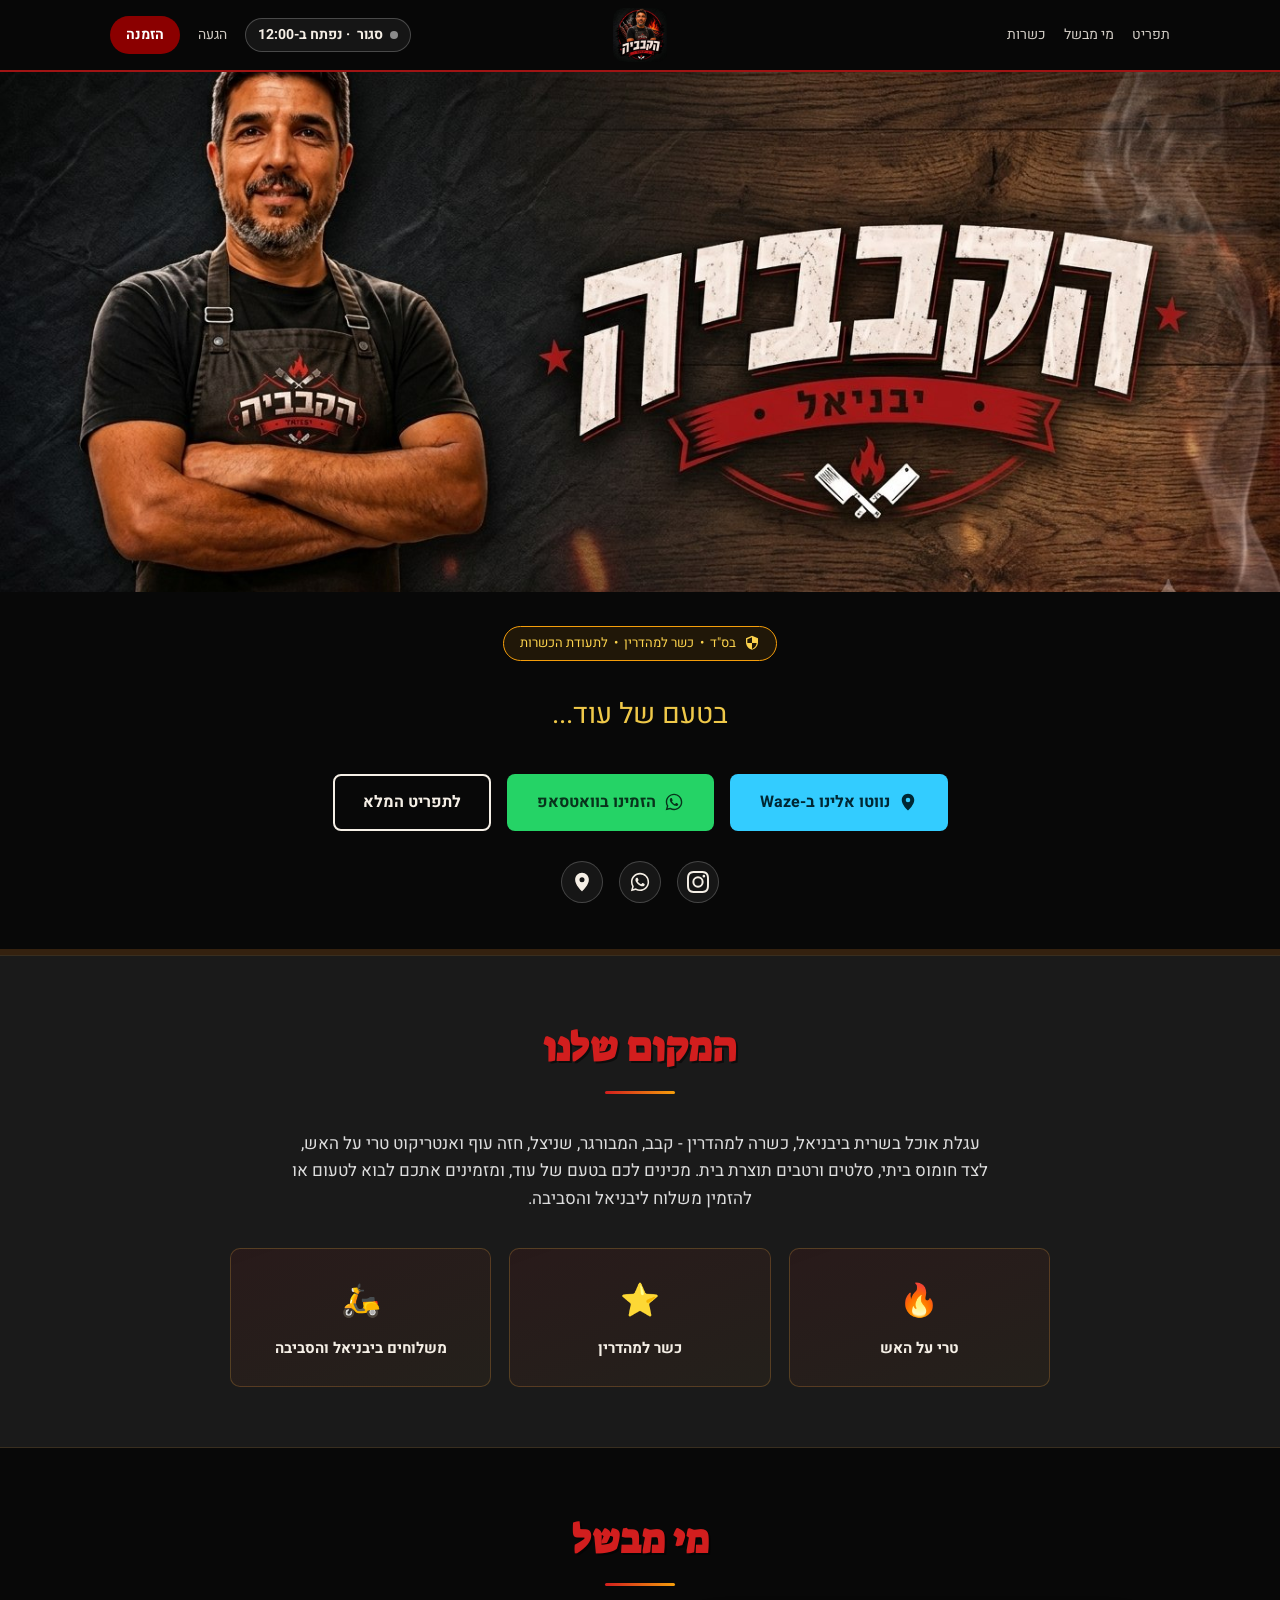
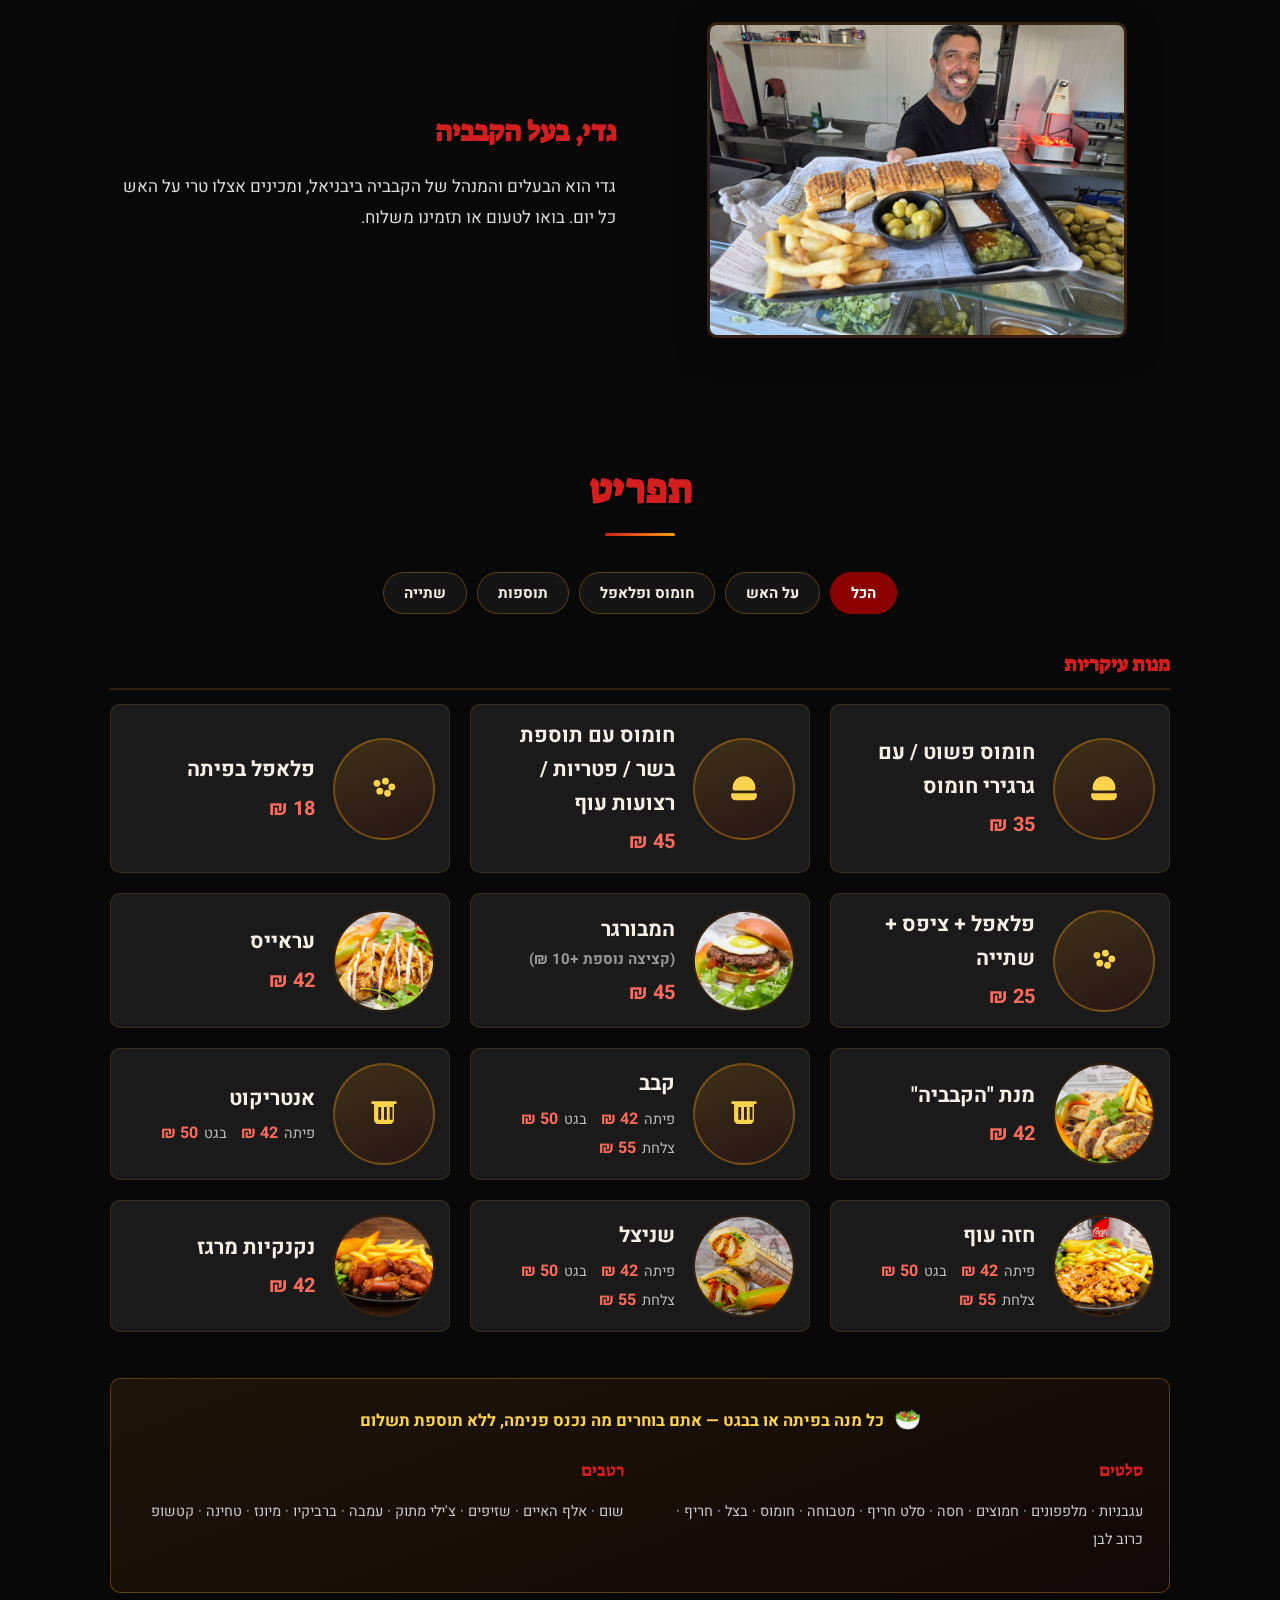
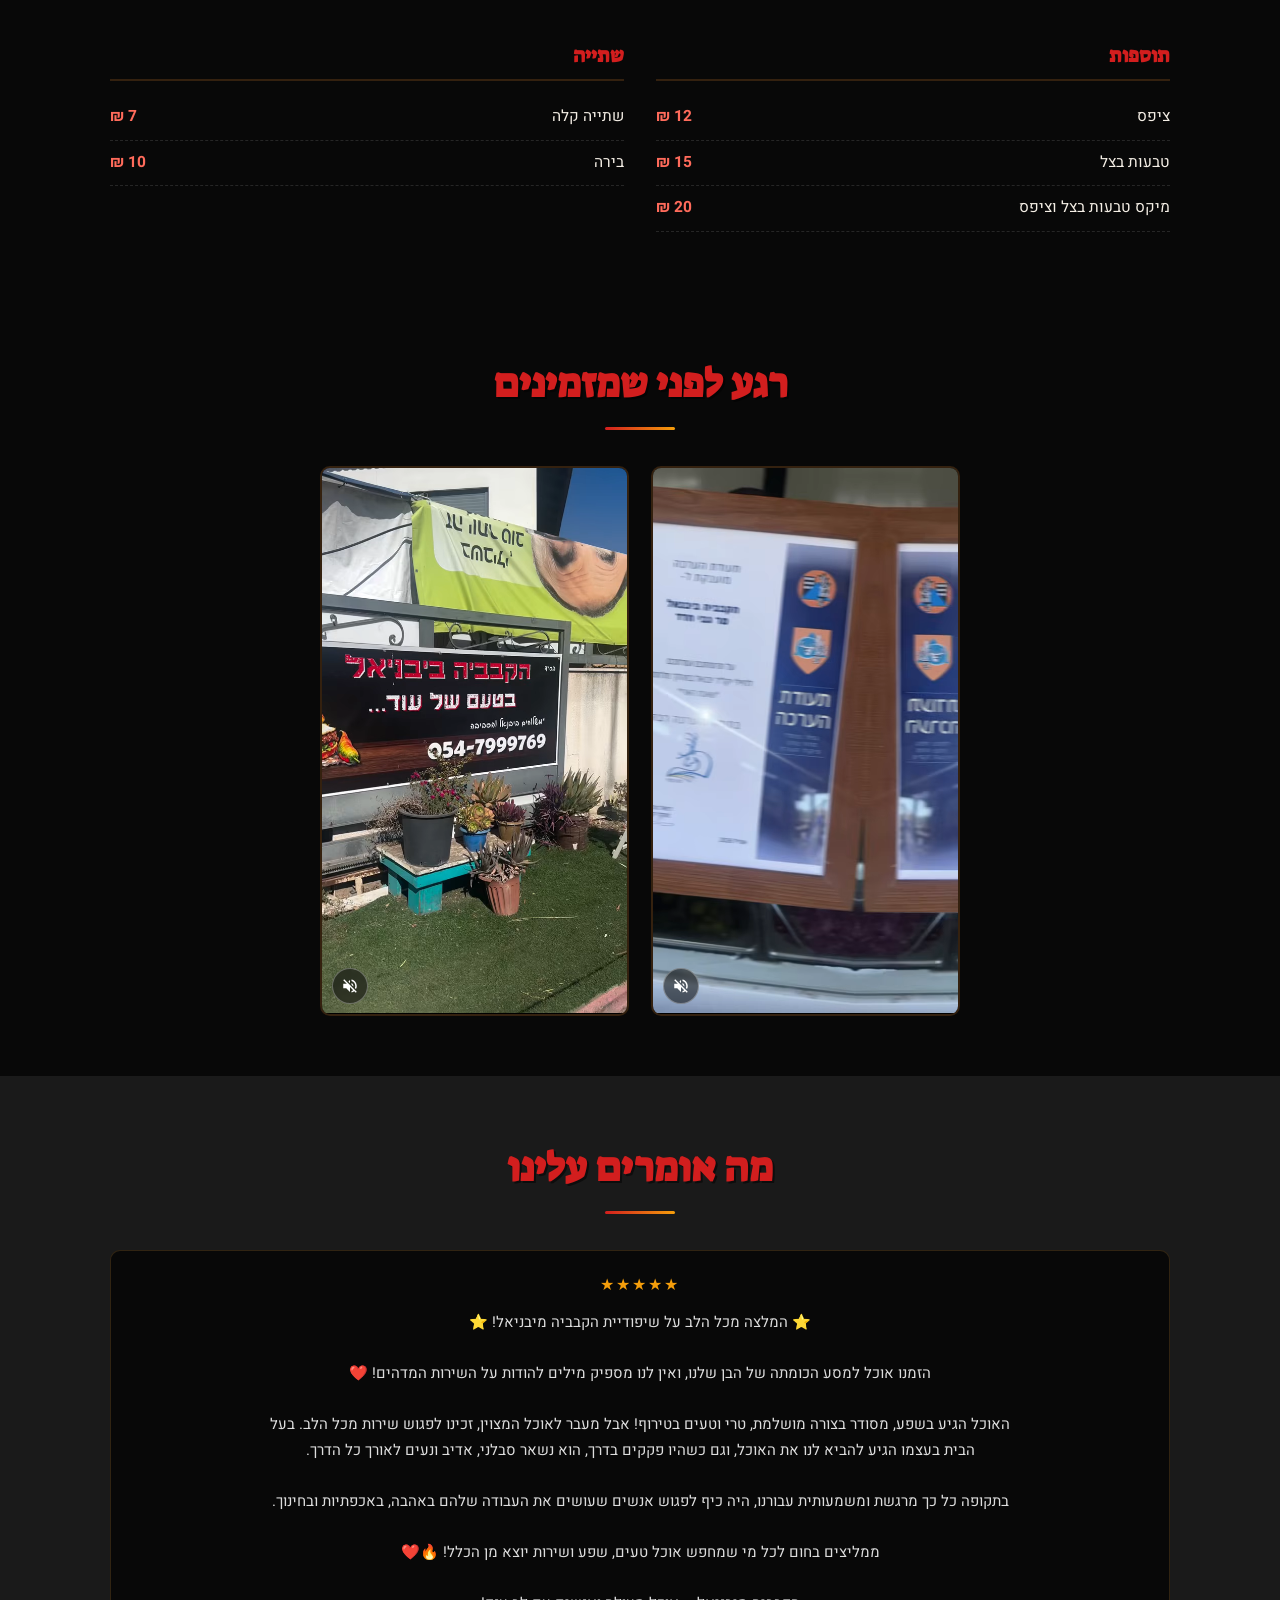
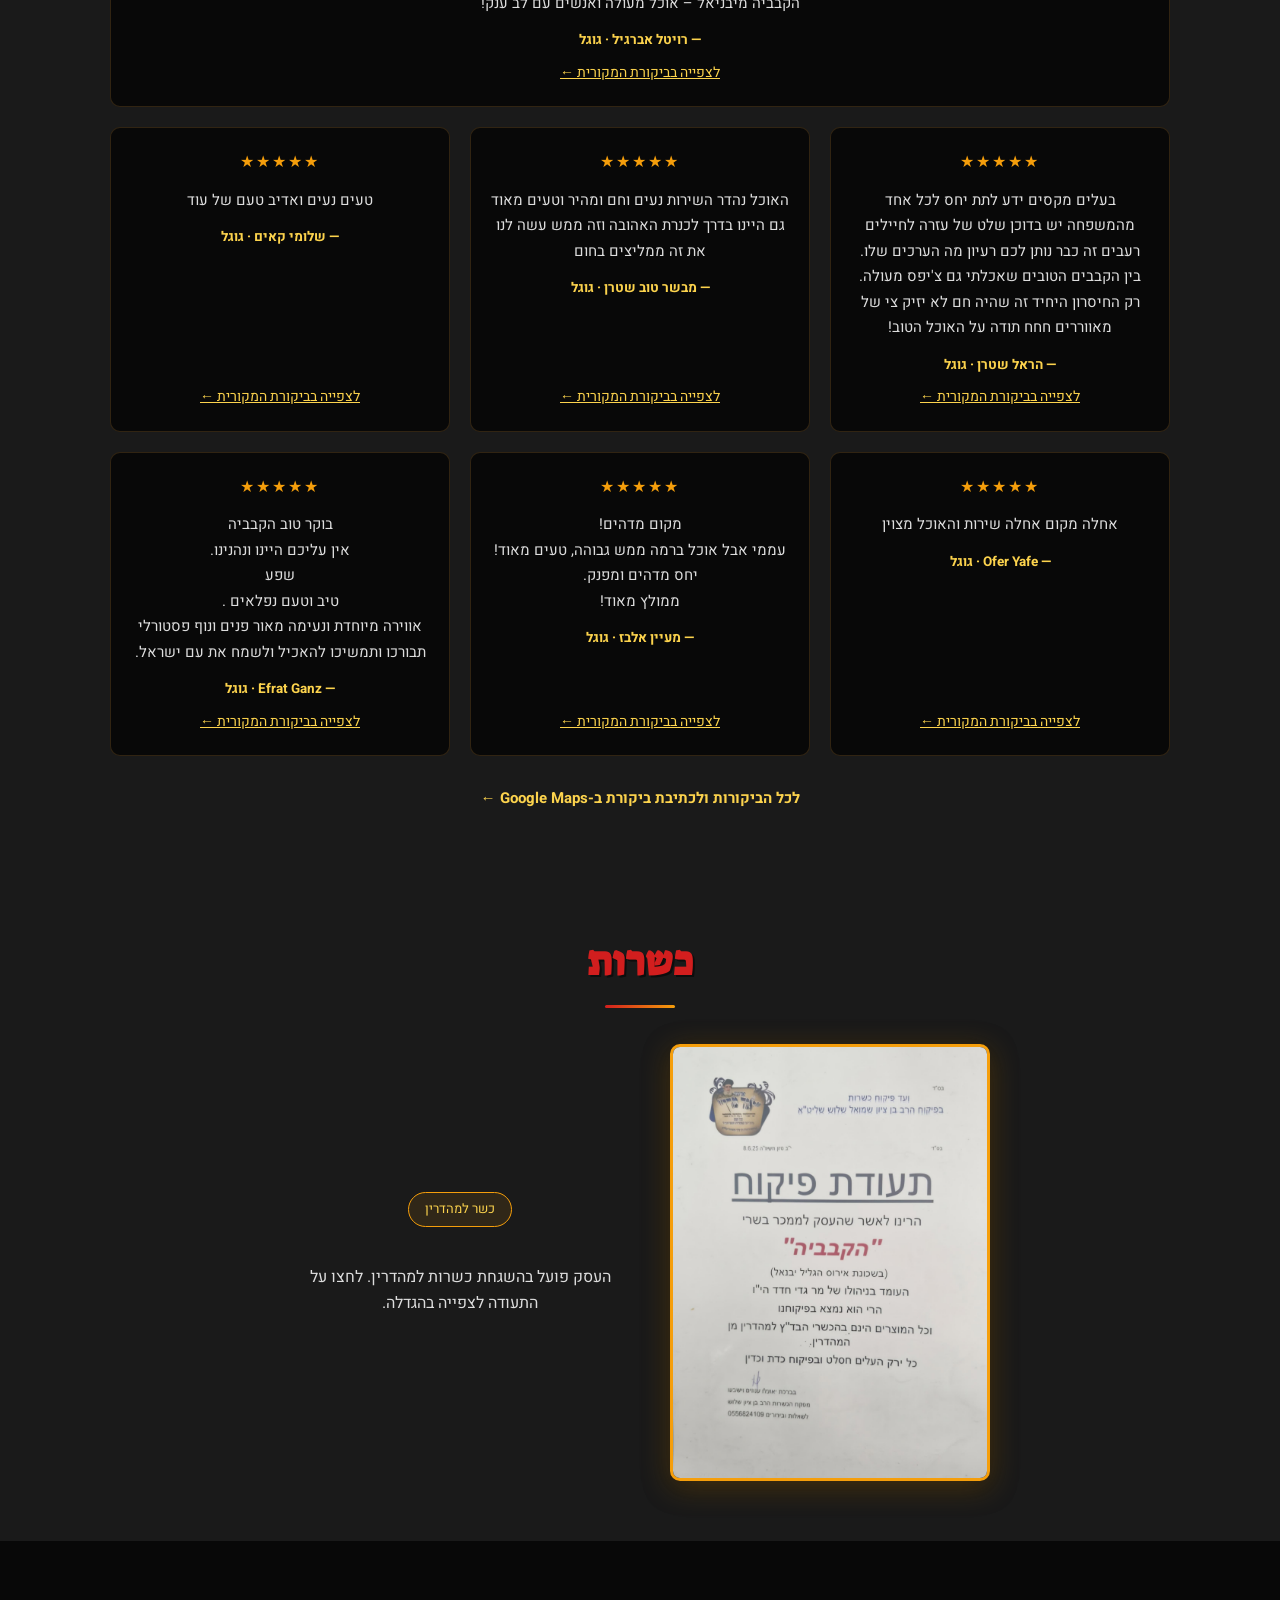
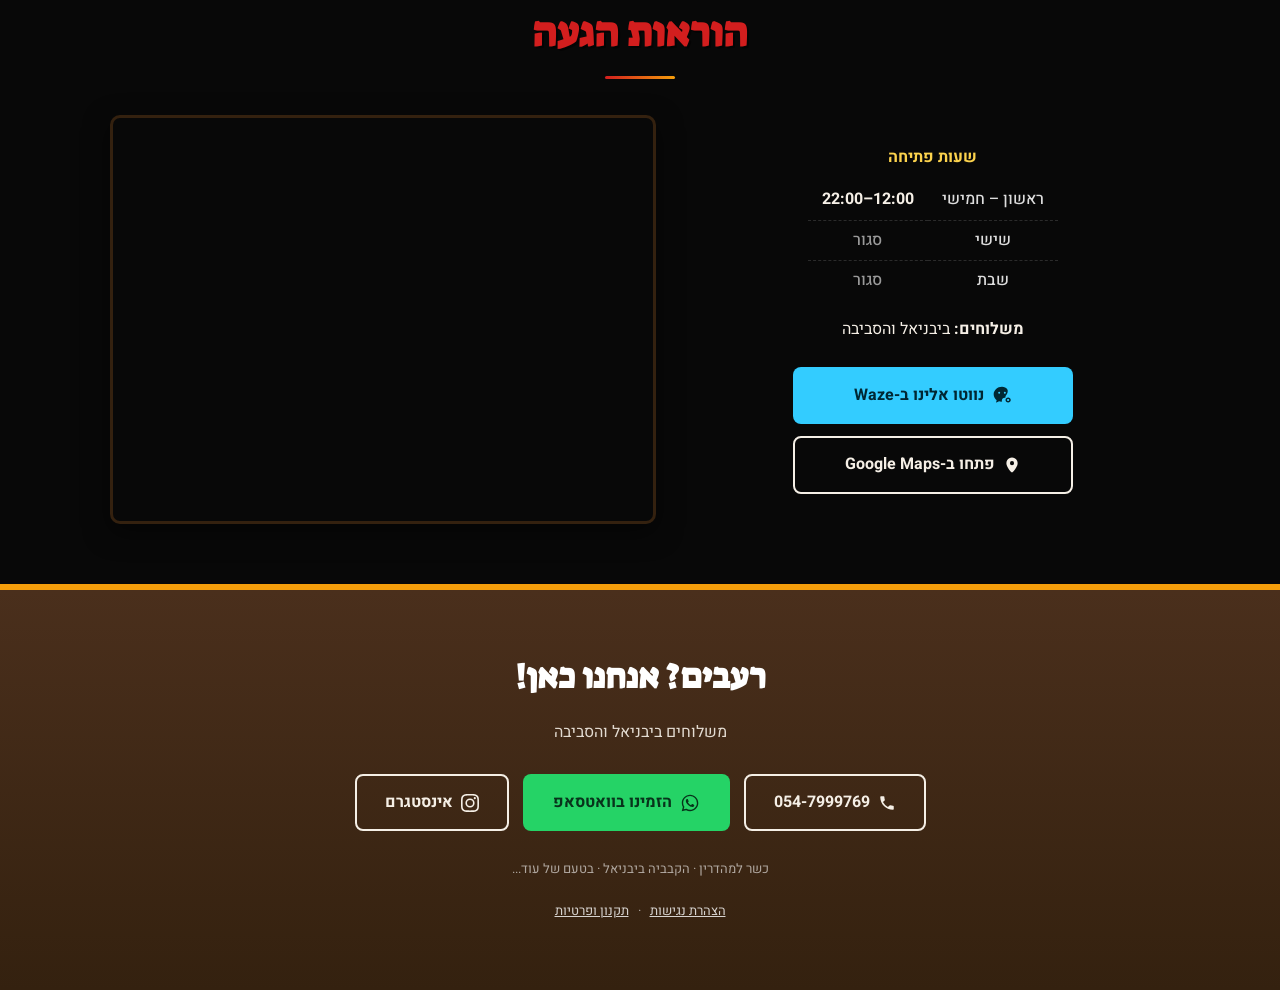
==== index.html @ 1debe370 "הכנה לעלייה: שכבת עריכה לבעלים מחוברת ל-Supabase משלב את האתר החי הנוכחי (ביקורות אמיתיות, הצהרת נגי" ====
<!DOCTYPE html>
<html lang="he" dir="rtl">
<head>
<meta charset="UTF-8">
<meta name="viewport" content="width=device-width, initial-scale=1.0">
<script src="config.js"></script>
<script>(function(){var l=location,c=window.KABABIA_CONFIG||{};var all=!!c.gateAll;if(all||/(^|[?&])edit(=|&|$)/.test(l.search)||l.hash==='#edit'){var h=document.documentElement;h.className+=' ed-gate';if(!all)setTimeout(function(){h.className=h.className.replace(' ed-gate','')},20000);}})();</script>
<style>html.ed-gate,html.ed-gate body{background:#000!important}html.ed-gate body{visibility:hidden}html.ed-gate .ed-overlay{visibility:visible}</style>
<title>הקבביה ביבניאל | בטעם של עוד...</title>
<meta name="description" content="הקבביה ביבניאל - עגלת אוכל בשרית כשרה למהדרין. קבב, המבורגר, שניצל, חומוס ועוד. משלוחים ביבניאל והסביבה.">
<link rel="preconnect" href="https://fonts.googleapis.com">
<link rel="preconnect" href="https://fonts.gstatic.com" crossorigin>
<link href="https://fonts.googleapis.com/css2?family=Suez+One&family=Heebo:wght@400;500;700;900&display=swap" rel="stylesheet">
<link rel="stylesheet" href="style.css">
</head>
<body>

<header class="site-header">
  <div class="header-inner">
    <nav class="main-nav main-nav-side">
      <a href="#menu">תפריט</a>
      <a href="#gallery">מי מבשל</a>
      <a href="#kashrut">כשרות</a>
    </nav>
    <a href="#top" class="brand"><img src="images/logo.jpg" alt="הקבביה ביבניאל" class="brand-logo"></a>
    <nav class="main-nav main-nav-side">
      <a href="#location" class="open-badge" id="open-badge" hidden>
        <span class="open-dot" aria-hidden="true"></span>
        <span class="open-label"></span>
        <span class="open-detail"></span>
      </a>
      <a href="#location">הגעה</a>
      <a href="#contact" class="nav-cta">הזמנה</a>
    </nav>
  </div>
</header>

<main id="top">

  <section class="hero">
    <img src="images/hero-banner.jpg" alt="הקבביה יבניאל - גדי ליד הלוגו" class="hero-banner">
    <div class="hero-content">
      <a href="#kashrut" class="hero-badge">
        <svg viewBox="0 0 24 24" width="16" height="16" fill="currentColor" aria-hidden="true"><path d="M12 1 3 5v6c0 5.25 3.84 10.16 9 11 5.16-.84 9-5.75 9-11V5l-9-4zm0 10.99h7c-.53 4.12-3.28 7.79-7 8.94V12H5V6.3l7-3.11v8.8z"/></svg>
        בס"ד &nbsp;•&nbsp; כשר למהדרין &nbsp;•&nbsp; לתעודת הכשרות
      </a>
      <h1 class="sr-only">הקבביה ביבניאל</h1>
      <p class="hero-slogan">בטעם של עוד...</p>
      <div class="hero-actions">
        <a href="https://ul.waze.com/ul?venue_id=23265607.232721607.2099497&overview=yes&utm_campaign=default&utm_source=waze_website&utm_medium=lm_share_location" target="_blank" rel="noopener" class="btn btn-waze">
          <svg viewBox="0 0 24 24" width="20" height="20" fill="currentColor" aria-hidden="true"><path d="M12 2C7.86 2 4.5 5.36 4.5 9.5c0 5.5 6.44 11.68 7.06 12.26a.6.6 0 0 0 .88 0c.62-.58 7.06-6.76 7.06-12.26C19.5 5.36 16.14 2 12 2zm0 10.25a2.75 2.75 0 1 1 0-5.5 2.75 2.75 0 0 1 0 5.5z"/></svg>
          נווטו אלינו ב-Waze
        </a>
        <a href="https://wa.me/972547999769" target="_blank" rel="noopener" class="btn btn-whatsapp">
          <svg viewBox="0 0 24 24" width="20" height="20" fill="currentColor" aria-hidden="true"><path d="M12.04 2C6.58 2 2.13 6.45 2.13 11.91c0 1.75.46 3.45 1.32 4.95L2.05 22l5.25-1.38c1.45.79 3.08 1.21 4.74 1.21h.004c5.46 0 9.91-4.45 9.91-9.91C21.97 6.45 17.5 2 12.04 2zm0 18.13h-.003a8.2 8.2 0 0 1-4.18-1.14l-.3-.18-3.12.82.83-3.04-.2-.31a8.19 8.19 0 0 1-1.26-4.37c0-4.53 3.69-8.22 8.23-8.22 2.2 0 4.26.86 5.82 2.41a8.17 8.17 0 0 1 2.41 5.82c0 4.54-3.69 8.21-8.2 8.21zm4.51-6.15c-.25-.12-1.47-.72-1.7-.81-.23-.08-.39-.12-.56.13-.17.25-.64.81-.78.97-.14.17-.29.19-.54.06-.25-.12-1.04-.38-1.98-1.22-.73-.65-1.23-1.46-1.37-1.71-.14-.25-.02-.38.11-.51.11-.11.25-.29.37-.43.12-.14.16-.25.25-.41.08-.17.04-.31-.02-.43-.06-.12-.56-1.35-.77-1.85-.2-.48-.41-.42-.56-.43-.14-.01-.31-.01-.48-.01-.17 0-.43.06-.66.31s-.87.85-.87 2.08.89 2.41 1.02 2.58c.12.17 1.75 2.68 4.25 3.75.59.26 1.06.41 1.42.52.6.19 1.14.16 1.57.1.48-.07 1.47-.6 1.68-1.19.21-.58.21-1.08.14-1.19-.06-.11-.23-.17-.48-.29z"/></svg>
          הזמינו בוואטסאפ
        </a>
        <a href="#menu" class="btn btn-outline">לתפריט המלא</a>
      </div>
      <div class="hero-social">
        <a href="https://share.google/LLIoQ1hD5iTce2GVt" target="_blank" rel="noopener" class="social-icon" aria-label="אינסטגרם">
          <svg viewBox="0 0 24 24" width="22" height="22" fill="currentColor" aria-hidden="true"><path d="M12 2.16c3.2 0 3.58.01 4.85.07 1.17.05 1.8.25 2.23.41.56.22.96.48 1.38.9.42.42.68.82.9 1.38.16.42.36 1.06.41 2.23.06 1.27.07 1.65.07 4.85s-.01 3.58-.07 4.85c-.05 1.17-.25 1.8-.41 2.23-.22.56-.48.96-.9 1.38-.42.42-.82.68-1.38.9-.42.16-1.06.36-2.23.41-1.27.06-1.65.07-4.85.07s-3.58-.01-4.85-.07c-1.17-.05-1.8-.25-2.23-.41-.56-.22-.96-.48-1.38-.9-.42-.42-.68-.82-.9-1.38-.16-.42-.36-1.06-.41-2.23-.06-1.27-.07-1.65-.07-4.85s.01-3.58.07-4.85c.05-1.17.25-1.8.41-2.23.22-.56.48-.96.9-1.38.42-.42.82-.68 1.38-.9.42-.16 1.06-.36 2.23-.41 1.27-.06 1.65-.07 4.85-.07M12 0C8.74 0 8.33.01 7.05.07 5.78.13 4.9.33 4.14.63c-.79.31-1.46.72-2.13 1.38C1.35 2.68.94 3.35.63 4.14.33 4.9.13 5.78.07 7.05.01 8.33 0 8.74 0 12s.01 3.67.07 4.95c.06 1.27.26 2.15.56 2.91.31.79.72 1.46 1.38 2.13.66.66 1.34 1.07 2.13 1.38.76.3 1.64.5 2.91.56 1.28.06 1.69.07 4.95.07s3.67-.01 4.95-.07c1.27-.06 2.15-.26 2.91-.56.79-.31 1.46-.72 2.13-1.38.66-.66 1.07-1.34 1.38-2.13.3-.76.5-1.64.56-2.91.06-1.28.07-1.69.07-4.95s-.01-3.67-.07-4.95c-.06-1.27-.26-2.15-.56-2.91-.31-.79-.72-1.46-1.38-2.13C21.32 1.35 20.65.94 19.86.63c-.76-.3-1.64-.5-2.91-.56C15.67.01 15.26 0 12 0zm0 5.84A6.16 6.16 0 1 0 12 18.16 6.16 6.16 0 0 0 12 5.84zm0 10.16a4 4 0 1 1 0-8 4 4 0 0 1 0 8zm7.85-10.4a1.44 1.44 0 1 1-2.88 0 1.44 1.44 0 0 1 2.88 0z"/></svg>
        </a>
        <a href="https://wa.me/972547999769" target="_blank" rel="noopener" class="social-icon" aria-label="וואטסאפ">
          <svg viewBox="0 0 24 24" width="22" height="22" fill="currentColor" aria-hidden="true"><path d="M12.04 2C6.58 2 2.13 6.45 2.13 11.91c0 1.75.46 3.45 1.32 4.95L2.05 22l5.25-1.38c1.45.79 3.08 1.21 4.74 1.21h.004c5.46 0 9.91-4.45 9.91-9.91C21.97 6.45 17.5 2 12.04 2zm0 18.13h-.003a8.2 8.2 0 0 1-4.18-1.14l-.3-.18-3.12.82.83-3.04-.2-.31a8.19 8.19 0 0 1-1.26-4.37c0-4.53 3.69-8.22 8.23-8.22 2.2 0 4.26.86 5.82 2.41a8.17 8.17 0 0 1 2.41 5.82c0 4.54-3.69 8.21-8.2 8.21zm4.51-6.15c-.25-.12-1.47-.72-1.7-.81-.23-.08-.39-.12-.56.13-.17.25-.64.81-.78.97-.14.17-.29.19-.54.06-.25-.12-1.04-.38-1.98-1.22-.73-.65-1.23-1.46-1.37-1.71-.14-.25-.02-.38.11-.51.11-.11.25-.29.37-.43.12-.14.16-.25.25-.41.08-.17.04-.31-.02-.43-.06-.12-.56-1.35-.77-1.85-.2-.48-.41-.42-.56-.43-.14-.01-.31-.01-.48-.01-.17 0-.43.06-.66.31s-.87.85-.87 2.08.89 2.41 1.02 2.58c.12.17 1.75 2.68 4.25 3.75.59.26 1.06.41 1.42.52.6.19 1.14.16 1.57.1.48-.07 1.47-.6 1.68-1.19.21-.58.21-1.08.14-1.19-.06-.11-.23-.17-.48-.29z"/></svg>
        </a>
        <a href="https://ul.waze.com/ul?venue_id=23265607.232721607.2099497&overview=yes&utm_campaign=default&utm_source=waze_website&utm_medium=lm_share_location" target="_blank" rel="noopener" class="social-icon" aria-label="Waze">
          <svg viewBox="0 0 24 24" width="22" height="22" fill="currentColor" aria-hidden="true"><path d="M12 2C7.86 2 4.5 5.36 4.5 9.5c0 5.5 6.44 11.68 7.06 12.26a.6.6 0 0 0 .88 0c.62-.58 7.06-6.76 7.06-12.26C19.5 5.36 16.14 2 12 2zm0 10.25a2.75 2.75 0 1 1 0-5.5 2.75 2.75 0 0 1 0 5.5z"/></svg>
        </a>
      </div>
    </div>
  </section>

  <section class="about" id="about">
    <div class="section-inner">
      <h2 class="section-title">המקום שלנו</h2>
      <p class="about-text">
        עגלת אוכל בשרית ביבניאל, כשרה למהדרין - קבב, המבורגר, שניצל, חזה עוף ואנטריקוט טרי על האש,
        לצד חומוס ביתי, סלטים ורטבים תוצרת בית. מכינים לכם בטעם של עוד, ומזמינים אתכם לבוא לטעום
        או להזמין משלוח ליבניאל והסביבה.
      </p>
      <div class="about-perks">
        <div class="perk-card">
          <span class="perk-icon">🔥</span>
          <span class="perk-title">טרי על האש</span>
        </div>
        <div class="perk-card">
          <span class="perk-icon">⭐</span>
          <span class="perk-title">כשר למהדרין</span>
        </div>
        <div class="perk-card">
          <span class="perk-icon">🛵</span>
          <span class="perk-title">משלוחים ביבניאל והסביבה</span>
        </div>
      </div>
    </div>
  </section>

  <section class="family" id="gallery">
    <div class="section-inner">
      <h2 class="section-title">מי מבשל</h2>
      <div class="family-content">
        <div class="family-photos">
          <img src="images/gadi.jpg" alt="גדי - בעל הקבביה ביבניאל" loading="lazy" class="family-photo family-photo-main">
        </div>
        <div class="family-text">
          <h3>גדי, בעל הקבביה</h3>
          <p>
            גדי הוא הבעלים והמנהל של הקבביה ביבניאל, ומכינים אצלו טרי על האש כל יום.
            בואו לטעום או תזמינו משלוח.
          </p>
        </div>
      </div>
    </div>
  </section>

  <section class="menu" id="menu">
    <div class="section-inner">
      <h2 class="section-title">תפריט</h2>

      <div class="menu-tabs" role="tablist" aria-label="קטגוריות בתפריט">
        <button type="button" class="menu-tab is-active" role="tab" aria-selected="true" data-filter="all">הכל</button>
        <button type="button" class="menu-tab" role="tab" aria-selected="false" data-filter="grill">על האש</button>
        <button type="button" class="menu-tab" role="tab" aria-selected="false" data-filter="hummus">חומוס ופלאפל</button>
        <button type="button" class="menu-tab" role="tab" aria-selected="false" data-filter="sides">תוספות</button>
        <button type="button" class="menu-tab" role="tab" aria-selected="false" data-filter="drinks">שתייה</button>
      </div>

      <div id="menu-body">
      <div class="menu-group menu-group-main" data-cat="grill hummus">
        <h3>מנות עיקריות</h3>
        <div class="menu-dish-list">
          <div class="menu-dish" data-cat="hummus">
            <div class="menu-dish-img placeholder placeholder-hummus" aria-hidden="true">
              <svg viewBox="0 0 24 24" width="34" height="34" fill="currentColor"><path d="M4 11a8 8 0 0 1 16 0v1a1 1 0 0 1-1 1H5a1 1 0 0 1-1-1v-1zm-1 4h18v2a3 3 0 0 1-3 3H6a3 3 0 0 1-3-3v-2z"/></svg>
            </div>
            <div class="menu-dish-info">
              <span class="menu-dish-name">חומוס פשוט / עם גרגירי חומוס</span>
              <span class="price">35 ₪</span>
            </div>
          </div>
          <div class="menu-dish" data-cat="hummus">
            <div class="menu-dish-img placeholder placeholder-hummus" aria-hidden="true">
              <svg viewBox="0 0 24 24" width="34" height="34" fill="currentColor"><path d="M4 11a8 8 0 0 1 16 0v1a1 1 0 0 1-1 1H5a1 1 0 0 1-1-1v-1zm-1 4h18v2a3 3 0 0 1-3 3H6a3 3 0 0 1-3-3v-2z"/></svg>
            </div>
            <div class="menu-dish-info">
              <span class="menu-dish-name">חומוס עם תוספת בשר / פטריות / רצועות עוף</span>
              <span class="price">45 ₪</span>
            </div>
          </div>
          <div class="menu-dish" data-cat="hummus">
            <div class="menu-dish-img placeholder placeholder-falafel" aria-hidden="true">
              <svg viewBox="0 0 24 24" width="34" height="34" fill="currentColor"><circle cx="7" cy="8" r="2.4"/><circle cx="13" cy="6.5" r="2.4"/><circle cx="17.5" cy="10.5" r="2.4"/><circle cx="9" cy="13.5" r="2.4"/><circle cx="14.5" cy="15" r="2.4"/></svg>
            </div>
            <div class="menu-dish-info">
              <span class="menu-dish-name">פלאפל בפיתה</span>
              <span class="price">18 ₪</span>
            </div>
          </div>
          <div class="menu-dish" data-cat="hummus">
            <div class="menu-dish-img placeholder placeholder-falafel" aria-hidden="true">
              <svg viewBox="0 0 24 24" width="34" height="34" fill="currentColor"><circle cx="7" cy="8" r="2.4"/><circle cx="13" cy="6.5" r="2.4"/><circle cx="17.5" cy="10.5" r="2.4"/><circle cx="9" cy="13.5" r="2.4"/><circle cx="14.5" cy="15" r="2.4"/></svg>
            </div>
            <div class="menu-dish-info">
              <span class="menu-dish-name">פלאפל + ציפס + שתייה</span>
              <span class="price">25 ₪</span>
            </div>
          </div>
          <div class="menu-dish" data-cat="grill">
            <img src="images/burger.jpg" alt="המבורגר" loading="lazy" class="menu-dish-img">
            <div class="menu-dish-info">
              <span class="menu-dish-name">המבורגר <em>(קציצה נוספת +10 ₪)</em></span>
              <span class="price">45 ₪</span>
            </div>
          </div>
          <div class="menu-dish" data-cat="grill">
            <img src="images/arayes.jpg" alt="עראייס" loading="lazy" class="menu-dish-img">
            <div class="menu-dish-info">
              <span class="menu-dish-name">עראייס</span>
              <span class="price">42 ₪</span>
            </div>
          </div>
          <div class="menu-dish" data-cat="grill">
            <img src="images/kababiya.jpg" alt="מנת הקבביה" loading="lazy" class="menu-dish-img">
            <div class="menu-dish-info">
              <span class="menu-dish-name">מנת "הקבביה"</span>
              <span class="price">42 ₪</span>
            </div>
          </div>
          <div class="menu-dish" data-cat="grill">
            <div class="menu-dish-img placeholder placeholder-kabab" aria-hidden="true">
              <svg viewBox="0 0 24 24" width="34" height="34" fill="currentColor"><path d="M4 3c-.55 0-1 .45-1 1s.45 1 1 1h1v11a3 3 0 0 0 3 3h8a3 3 0 0 0 3-3V5h1c.55 0 1-.45 1-1s-.45-1-1-1H4zm4 4h2v9H8V7zm4 0h2v9h-2V7zm4 0h2v9h-2V7z"/></svg>
            </div>
            <div class="menu-dish-info">
              <span class="menu-dish-name">קבב</span>
              <ul class="price-options">
                <li>פיתה <span class="price">42 ₪</span></li>
                <li>בגט <span class="price">50 ₪</span></li>
                <li>צלחת <span class="price">55 ₪</span></li>
              </ul>
            </div>
          </div>
          <div class="menu-dish" data-cat="grill">
            <div class="menu-dish-img placeholder placeholder-entrecote" aria-hidden="true">
              <svg viewBox="0 0 24 24" width="34" height="34" fill="currentColor"><path d="M4 3c-.55 0-1 .45-1 1s.45 1 1 1h1v11a3 3 0 0 0 3 3h8a3 3 0 0 0 3-3V5h1c.55 0 1-.45 1-1s-.45-1-1-1H4zm4 4h2v9H8V7zm4 0h2v9h-2V7zm4 0h2v9h-2V7z"/></svg>
            </div>
            <div class="menu-dish-info">
              <span class="menu-dish-name">אנטריקוט</span>
              <ul class="price-options">
                <li>פיתה <span class="price">42 ₪</span></li>
                <li>בגט <span class="price">50 ₪</span></li>
              </ul>
            </div>
          </div>
          <div class="menu-dish" data-cat="grill">
            <img src="images/chicken.jpg" alt="חזה עוף" loading="lazy" class="menu-dish-img">
            <div class="menu-dish-info">
              <span class="menu-dish-name">חזה עוף</span>
              <ul class="price-options">
                <li>פיתה <span class="price">42 ₪</span></li>
                <li>בגט <span class="price">50 ₪</span></li>
                <li>צלחת <span class="price">55 ₪</span></li>
              </ul>
            </div>
          </div>
          <div class="menu-dish" data-cat="grill">
            <img src="images/schnitzel.jpg" alt="שניצל" loading="lazy" class="menu-dish-img">
            <div class="menu-dish-info">
              <span class="menu-dish-name">שניצל</span>
              <ul class="price-options">
                <li>פיתה <span class="price">42 ₪</span></li>
                <li>בגט <span class="price">50 ₪</span></li>
                <li>צלחת <span class="price">55 ₪</span></li>
              </ul>
            </div>
          </div>
          <div class="menu-dish" data-cat="grill">
            <img src="images/merguez.jpg" alt="נקנקיות מרגז" loading="lazy" class="menu-dish-img">
            <div class="menu-dish-info">
              <span class="menu-dish-name">נקנקיות מרגז</span>
              <span class="price">42 ₪</span>
            </div>
          </div>
        </div>
      </div>

      <div class="fillings" data-cat="grill hummus">
        <p class="fillings-lead">
          <span class="fillings-icon" aria-hidden="true">🥗</span>
          כל מנה בפיתה או בבגט &mdash; אתם בוחרים מה נכנס פנימה, ללא תוספת תשלום
        </p>
        <div class="fillings-cols">
          <div class="fillings-col">
            <h4>סלטים</h4>
            <p class="menu-tags">עגבניות · מלפפונים · חמוצים · חסה · סלט חריף · מטבוחה · חומוס · בצל · חריף · כרוב לבן</p>
          </div>
          <div class="fillings-col">
            <h4>רטבים</h4>
            <p class="menu-tags">שום · אלף האיים · שזיפים · צ'ילי מתוק · עמבה · ברביקיו · מיונז · טחינה · קטשופ</p>
          </div>
        </div>
      </div>

      <div class="menu-groups">
        <div class="menu-group" data-cat="sides">
          <h3>תוספות</h3>
          <ul class="menu-list">
            <li><span>ציפס</span><span class="price">12 ₪</span></li>
            <li><span>טבעות בצל</span><span class="price">15 ₪</span></li>
            <li><span>מיקס טבעות בצל וציפס</span><span class="price">20 ₪</span></li>
          </ul>
        </div>

        <div class="menu-group" data-cat="drinks">
          <h3>שתייה</h3>
          <ul class="menu-list">
            <li><span>שתייה קלה</span><span class="price">7 ₪</span></li>
            <li><span>בירה</span><span class="price">10 ₪</span></li>
          </ul>
        </div>
      </div>
      </div>
    </div>
  </section>

  <section class="videos" id="videos">
    <div class="section-inner">
      <h2 class="section-title">רגע לפני שמזמינים</h2>
      <div class="videos-grid">
        <div class="video-wrap">
          <video src="videos/video1.mp4" autoplay muted loop playsinline preload="metadata" title="סרטון הקבביה ביבניאל"></video>
          <button type="button" class="video-mute-btn" aria-label="הפעלת שמע" aria-pressed="false">
            <svg class="icon-muted" viewBox="0 0 24 24" width="18" height="18" fill="currentColor" aria-hidden="true"><path d="M16.5 12c0-1.77-1-3.29-2.5-4.03v2.21l2.45 2.45c.03-.2.05-.42.05-.63zm2.5 0c0 .94-.2 1.82-.54 2.64l1.51 1.51C20.63 14.91 21 13.5 21 12c0-4.28-2.99-7.86-7-8.77v2.06c2.89.86 5 3.54 5 6.71zM4.27 3 3 4.27 7.73 9H3v6h4l5 5v-6.73l4.25 4.25c-.67.52-1.42.93-2.25 1.18v2.06a8.99 8.99 0 0 0 3.69-1.81L19.73 21 21 19.73l-9-9L4.27 3zM12 4 9.91 6.09 12 8.18V4z"/></svg>
            <svg class="icon-unmuted is-hidden" viewBox="0 0 24 24" width="18" height="18" fill="currentColor" aria-hidden="true"><path d="M3 9v6h4l5 5V4L7 9H3zm13.5 3c0-1.77-1-3.29-2.5-4.03v8.05c1.5-.73 2.5-2.25 2.5-4.02zM14 3.23v2.06c2.89.86 5 3.54 5 6.71s-2.11 5.85-5 6.71v2.06c4.01-.91 7-4.49 7-8.77s-2.99-7.86-7-8.77z"/></svg>
          </button>
        </div>
        <div class="video-wrap">
          <video src="videos/video2.mp4" autoplay muted loop playsinline preload="metadata" title="סרטון הקבביה ביבניאל 2"></video>
          <button type="button" class="video-mute-btn" aria-label="הפעלת שמע" aria-pressed="false">
            <svg class="icon-muted" viewBox="0 0 24 24" width="18" height="18" fill="currentColor" aria-hidden="true"><path d="M16.5 12c0-1.77-1-3.29-2.5-4.03v2.21l2.45 2.45c.03-.2.05-.42.05-.63zm2.5 0c0 .94-.2 1.82-.54 2.64l1.51 1.51C20.63 14.91 21 13.5 21 12c0-4.28-2.99-7.86-7-8.77v2.06c2.89.86 5 3.54 5 6.71zM4.27 3 3 4.27 7.73 9H3v6h4l5 5v-6.73l4.25 4.25c-.67.52-1.42.93-2.25 1.18v2.06a8.99 8.99 0 0 0 3.69-1.81L19.73 21 21 19.73l-9-9L4.27 3zM12 4 9.91 6.09 12 8.18V4z"/></svg>
            <svg class="icon-unmuted is-hidden" viewBox="0 0 24 24" width="18" height="18" fill="currentColor" aria-hidden="true"><path d="M3 9v6h4l5 5V4L7 9H3zm13.5 3c0-1.77-1-3.29-2.5-4.03v8.05c1.5-.73 2.5-2.25 2.5-4.02zM14 3.23v2.06c2.89.86 5 3.54 5 6.71s-2.11 5.85-5 6.71v2.06c4.01-.91 7-4.49 7-8.77s-2.99-7.86-7-8.77z"/></svg>
          </button>
        </div>
      </div>
    </div>
  </section>

  <section class="reviews" id="reviews">
    <div class="section-inner">
      <h2 class="section-title">מה אומרים עלינו</h2>
      <div class="reviews-grid" id="reviews-grid">
        <div class="review-card is-long">
          <div class="review-stars" role="img" aria-label="5 כוכבים מתוך 5">★★★★★</div>
          <p class="review-text">⭐ המלצה מכל הלב על שיפודיית הקבביה מיבניאל! ⭐

הזמנו אוכל למסע הכומתה של הבן שלנו, ואין לנו מספיק מילים להודות על השירות המדהים! ❤️

האוכל הגיע בשפע, מסודר בצורה מושלמת, טרי וטעים בטירוף! אבל מעבר לאוכל המצוין, זכינו לפגוש שירות מכל הלב. בעל הבית בעצמו הגיע להביא לנו את האוכל, וגם כשהיו פקקים בדרך, הוא נשאר סבלני, אדיב ונעים לאורך כל הדרך.

בתקופה כל כך מרגשת ומשמעותית עבורנו, היה כיף לפגוש אנשים שעושים את העבודה שלהם באהבה, באכפתיות ובחינוך.

ממליצים בחום לכל מי שמחפש אוכל טעים, שפע ושירות יוצא מן הכלל! 🔥❤️

הקבביה מיבניאל – אוכל מעולה ואנשים עם לב ענק!</p>
          <span class="review-author">— רויטל אברגיל · גוגל</span>
          <a class="review-link" href="https://goo.gl/maps/2NhHTBPJBCKXzh657" target="_blank" rel="noopener noreferrer">לצפייה בביקורת המקורית ←</a>
        </div>
        <div class="review-card">
          <div class="review-stars" role="img" aria-label="5 כוכבים מתוך 5">★★★★★</div>
          <p class="review-text">בעלים מקסים ידע לתת יחס לכל אחד מהמשפחה יש בדוכן שלט של עזרה לחיילים רעבים זה כבר נותן לכם רעיון מה הערכים שלו. בין הקבבים הטובים שאכלתי גם צ'יפס מעולה. רק החיסרון היחיד זה שהיה חם לא יזיק צי של מאווררים חחח תודה על האוכל הטוב!</p>
          <span class="review-author">— הראל שטרן · גוגל</span>
          <a class="review-link" href="https://goo.gl/maps/2LPtPB7tb1V2naEHA" target="_blank" rel="noopener noreferrer">לצפייה בביקורת המקורית ←</a>
        </div>
        <div class="review-card">
          <div class="review-stars" role="img" aria-label="5 כוכבים מתוך 5">★★★★★</div>
          <p class="review-text">האוכל נהדר השירות נעים וחם ומהיר וטעים מאוד גם היינו בדרך לכנרת האהובה וזה ממש עשה לנו את זה ממליצים בחום</p>
          <span class="review-author">— מבשר טוב שטרן · גוגל</span>
          <a class="review-link" href="https://goo.gl/maps/UUp7Qp7xBYvhAdkf7" target="_blank" rel="noopener noreferrer">לצפייה בביקורת המקורית ←</a>
        </div>
        <div class="review-card">
          <div class="review-stars" role="img" aria-label="5 כוכבים מתוך 5">★★★★★</div>
          <p class="review-text">טעים נעים ואדיב טעם של עוד</p>
          <span class="review-author">— שלומי קאים · גוגל</span>
          <a class="review-link" href="https://goo.gl/maps/auQ7C7YYK9J4rz3R6" target="_blank" rel="noopener noreferrer">לצפייה בביקורת המקורית ←</a>
        </div>
        <div class="review-card">
          <div class="review-stars" role="img" aria-label="5 כוכבים מתוך 5">★★★★★</div>
          <p class="review-text">אחלה מקום אחלה שירות והאוכל מצוין</p>
          <span class="review-author">— Ofer Yafe · גוגל</span>
          <a class="review-link" href="https://goo.gl/maps/hUgjT3opmC1U47Zz8" target="_blank" rel="noopener noreferrer">לצפייה בביקורת המקורית ←</a>
        </div>
        <div class="review-card">
          <div class="review-stars" role="img" aria-label="5 כוכבים מתוך 5">★★★★★</div>
          <p class="review-text">מקום מדהים!
עממי אבל אוכל ברמה ממש גבוהה, טעים מאוד!
יחס מדהים ומפנק.
ממולץ מאוד!</p>
          <span class="review-author">— מעיין אלבז · גוגל</span>
          <a class="review-link" href="https://goo.gl/maps/bsLs9dBgWx2MCDtF6" target="_blank" rel="noopener noreferrer">לצפייה בביקורת המקורית ←</a>
        </div>
        <div class="review-card">
          <div class="review-stars" role="img" aria-label="5 כוכבים מתוך 5">★★★★★</div>
          <p class="review-text">בוקר טוב הקבביה
אין עליכם היינו ונהנינו.
שפע
טיב וטעם נפלאים .
אווירה מיוחדת ונעימה מאור פנים ונוף פסטורלי
תבורכו ותמשיכו להאכיל ולשמח את עם ישראל.</p>
          <span class="review-author">— Efrat Ganz · גוגל</span>
          <a class="review-link" href="https://goo.gl/maps/WPDQ5JPng6eh4zxW9" target="_blank" rel="noopener noreferrer">לצפייה בביקורת המקורית ←</a>
        </div>
      </div>
      <a href="https://maps.app.goo.gl/tAdLXZcLzJYwA2XY7" target="_blank" rel="noopener" class="reviews-more">
        לכל הביקורות ולכתיבת ביקורת ב-Google Maps &larr;
      </a>
    </div>
  </section>

  <section class="kashrut" id="kashrut">
    <div class="section-inner">
      <h2 class="section-title">כשרות</h2>
      <div class="kashrut-content">
        <a href="images/kashrut-certificate.jpg" target="_blank" rel="noopener" class="kashrut-cert-link">
          <img src="images/kashrut-certificate.jpg" alt="תעודת כשרות - הקבביה ביבניאל" loading="lazy" class="kashrut-cert-img">
        </a>
        <div class="kashrut-text">
          <span class="hero-badge">כשר למהדרין</span>
          <p>העסק פועל בהשגחת כשרות למהדרין. לחצו על התעודה לצפייה בהגדלה.</p>
        </div>
      </div>
    </div>
  </section>

  <section class="location" id="location">
    <div class="section-inner">
      <h2 class="section-title">הוראות הגעה</h2>
      <div class="location-content">
        <div class="location-info">
          <!-- שעות הפתיחה כאן חייבות להישאר תואמות ל-SCHEDULE שבסקריפט בתחתית העמוד -->
          <table class="hours-table">
            <caption>שעות פתיחה</caption>
            <tbody>
              <tr><th scope="row">ראשון &ndash; חמישי</th><td>12:00&ndash;22:00</td></tr>
              <tr><th scope="row">שישי</th><td class="is-closed">סגור</td></tr>
              <tr><th scope="row">שבת</th><td class="is-closed">סגור</td></tr>
            </tbody>
          </table>
          <p><strong>משלוחים:</strong> ביבניאל והסביבה</p>
          <div class="location-actions">
            <a href="https://ul.waze.com/ul?venue_id=23265607.232721607.2099497&overview=yes&utm_campaign=default&utm_source=waze_website&utm_medium=lm_share_location" target="_blank" rel="noopener" class="btn btn-waze">
              <svg viewBox="0 0 24 24" width="20" height="20" fill="currentColor" aria-hidden="true"><path d="M12 2C6.48 2 2 6.11 2 11.2c0 2.85 1.4 5.39 3.6 7.08-.06.53-.24 1.42-.79 2.29-.1.16.02.36.21.34 1.06-.13 2.4-.5 3.42-1.29.82.22 1.69.34 2.56.34.4 0 .79-.02 1.17-.07-.24-.44-.37-.94-.37-1.47 0-1.77 1.5-3.2 3.35-3.2.28 0 .55.03.81.1.24-.63.37-1.31.37-2.02C22 6.11 17.52 2 12 2zM8.6 10.4a1.2 1.2 0 1 1 0-2.4 1.2 1.2 0 0 1 0 2.4zm6.8 0a1.2 1.2 0 1 1 0-2.4 1.2 1.2 0 0 1 0 2.4zm-6.9 2.6c.4 1.5 1.85 2.6 3.5 2.6s3.1-1.1 3.5-2.6H8.5zM19.35 15c-1.75 0-3.15 1.34-3.15 3s1.4 3 3.15 3 3.15-1.34 3.15-3-1.4-3-3.15-3zm0 4.2c-.72 0-1.3-.54-1.3-1.2s.58-1.2 1.3-1.2 1.3.54 1.3 1.2-.58 1.2-1.3 1.2z"/></svg>
              נווטו אלינו ב-Waze
            </a>
            <a href="https://maps.app.goo.gl/tAdLXZcLzJYwA2XY7" target="_blank" rel="noopener" class="btn btn-outline">
              <svg viewBox="0 0 24 24" width="18" height="18" fill="currentColor" aria-hidden="true"><path d="M12 2C7.86 2 4.5 5.36 4.5 9.5c0 5.5 6.44 11.68 7.06 12.26a.6.6 0 0 0 .88 0c.62-.58 7.06-6.76 7.06-12.26C19.5 5.36 16.14 2 12 2zm0 10.25a2.75 2.75 0 1 1 0-5.5 2.75 2.75 0 0 1 0 5.5z"/></svg>
              פתחו ב-Google Maps
            </a>
          </div>
        </div>
        <div class="location-map">
          <iframe
            src="https://maps.google.com/maps?q=%D7%94%D7%A7%D7%91%D7%91%D7%99%D7%94%20%D7%99%D7%91%D7%A0%D7%99%D7%90%D7%9C&hl=he&z=15&output=embed"
            title="מפת המיקום של הקבביה ביבניאל"
            loading="lazy"
            referrerpolicy="no-referrer-when-downgrade"
            allowfullscreen></iframe>
        </div>
      </div>
    </div>
  </section>

</main>

<footer class="site-footer" id="contact">
  <div class="section-inner footer-inner">
    <h2 class="footer-title">רעבים? אנחנו כאן!</h2>
    <p class="footer-sub">משלוחים ביבניאל והסביבה</p>
    <div class="footer-actions">
      <a href="tel:0547999769" class="btn btn-outline">
        <svg viewBox="0 0 24 24" width="18" height="18" fill="currentColor" aria-hidden="true"><path d="M6.62 10.79a15.05 15.05 0 0 0 6.59 6.59l2.2-2.2a1 1 0 0 1 1.02-.24c1.12.37 2.33.57 3.57.57a1 1 0 0 1 1 1V20a1 1 0 0 1-1 1C10.61 21 3 13.39 3 4a1 1 0 0 1 1-1h3.5a1 1 0 0 1 1 1c0 1.24.2 2.45.57 3.57a1 1 0 0 1-.25 1.02l-2.2 2.2z"/></svg>
        054-7999769
      </a>
      <a href="https://wa.me/972547999769" target="_blank" rel="noopener" class="btn btn-whatsapp">
        <svg viewBox="0 0 24 24" width="20" height="20" fill="currentColor" aria-hidden="true"><path d="M12.04 2C6.58 2 2.13 6.45 2.13 11.91c0 1.75.46 3.45 1.32 4.95L2.05 22l5.25-1.38c1.45.79 3.08 1.21 4.74 1.21h.004c5.46 0 9.91-4.45 9.91-9.91C21.97 6.45 17.5 2 12.04 2zm0 18.13h-.003a8.2 8.2 0 0 1-4.18-1.14l-.3-.18-3.12.82.83-3.04-.2-.31a8.19 8.19 0 0 1-1.26-4.37c0-4.53 3.69-8.22 8.23-8.22 2.2 0 4.26.86 5.82 2.41a8.17 8.17 0 0 1 2.41 5.82c0 4.54-3.69 8.21-8.2 8.21zm4.51-6.15c-.25-.12-1.47-.72-1.7-.81-.23-.08-.39-.12-.56.13-.17.25-.64.81-.78.97-.14.17-.29.19-.54.06-.25-.12-1.04-.38-1.98-1.22-.73-.65-1.23-1.46-1.37-1.71-.14-.25-.02-.38.11-.51.11-.11.25-.29.37-.43.12-.14.16-.25.25-.41.08-.17.04-.31-.02-.43-.06-.12-.56-1.35-.77-1.85-.2-.48-.41-.42-.56-.43-.14-.01-.31-.01-.48-.01-.17 0-.43.06-.66.31s-.87.85-.87 2.08.89 2.41 1.02 2.58c.12.17 1.75 2.68 4.25 3.75.59.26 1.06.41 1.42.52.6.19 1.14.16 1.57.1.48-.07 1.47-.6 1.68-1.19.21-.58.21-1.08.14-1.19-.06-.11-.23-.17-.48-.29z"/></svg>
        הזמינו בוואטסאפ
      </a>
      <a href="https://share.google/LLIoQ1hD5iTce2GVt" target="_blank" rel="noopener" class="btn btn-outline">
        <svg viewBox="0 0 24 24" width="18" height="18" fill="currentColor" aria-hidden="true"><path d="M12 2.16c3.2 0 3.58.01 4.85.07 1.17.05 1.8.25 2.23.41.56.22.96.48 1.38.9.42.42.68.82.9 1.38.16.42.36 1.06.41 2.23.06 1.27.07 1.65.07 4.85s-.01 3.58-.07 4.85c-.05 1.17-.25 1.8-.41 2.23-.22.56-.48.96-.9 1.38-.42.42-.82.68-1.38.9-.42.16-1.06.36-2.23.41-1.27.06-1.65.07-4.85.07s-3.58-.01-4.85-.07c-1.17-.05-1.8-.25-2.23-.41-.56-.22-.96-.48-1.38-.9-.42-.42-.68-.82-.9-1.38-.16-.42-.36-1.06-.41-2.23-.06-1.27-.07-1.65-.07-4.85s.01-3.58.07-4.85c.05-1.17.25-1.8.41-2.23.22-.56.48-.96.9-1.38.42-.42.82-.68 1.38-.9.42-.16 1.06-.36 2.23-.41 1.27-.06 1.65-.07 4.85-.07M12 0C8.74 0 8.33.01 7.05.07 5.78.13 4.9.33 4.14.63c-.79.31-1.46.72-2.13 1.38C1.35 2.68.94 3.35.63 4.14.33 4.9.13 5.78.07 7.05.01 8.33 0 8.74 0 12s.01 3.67.07 4.95c.06 1.27.26 2.15.56 2.91.31.79.72 1.46 1.38 2.13.66.66 1.34 1.07 2.13 1.38.76.3 1.64.5 2.91.56 1.28.06 1.69.07 4.95.07s3.67-.01 4.95-.07c1.27-.06 2.15-.26 2.91-.56.79-.31 1.46-.72 2.13-1.38.66-.66 1.07-1.34 1.38-2.13.3-.76.5-1.64.56-2.91.06-1.28.07-1.69.07-4.95s-.01-3.67-.07-4.95c-.06-1.27-.26-2.15-.56-2.91-.31-.79-.72-1.46-1.38-2.13C21.32 1.35 20.65.94 19.86.63c-.76-.3-1.64-.5-2.91-.56C15.67.01 15.26 0 12 0zm0 5.84A6.16 6.16 0 1 0 12 18.16 6.16 6.16 0 0 0 12 5.84zm0 10.16a4 4 0 1 1 0-8 4 4 0 0 1 0 8zm7.85-10.4a1.44 1.44 0 1 1-2.88 0 1.44 1.44 0 0 1 2.88 0z"/></svg>
        אינסטגרם
      </a>
    </div>
    <p class="footer-copy">כשר למהדרין · הקבביה ביבניאל · בטעם של עוד...</p>
    <p class="footer-legal"><a href="accessibility.html#accessibility">הצהרת נגישות</a><span aria-hidden="true"> · </span><a href="accessibility.html#terms">תקנון ופרטיות</a></p>
  </div>
</footer>

<nav class="action-bar" aria-label="פעולות מהירות">
  <a href="tel:0547999769" class="action-bar-btn">
    <svg viewBox="0 0 24 24" width="22" height="22" fill="currentColor" aria-hidden="true"><path d="M6.62 10.79a15.05 15.05 0 0 0 6.59 6.59l2.2-2.2a1 1 0 0 1 1.02-.24c1.12.37 2.33.57 3.57.57a1 1 0 0 1 1 1V20a1 1 0 0 1-1 1C10.61 21 3 13.39 3 4a1 1 0 0 1 1-1h3.5a1 1 0 0 1 1 1c0 1.24.2 2.45.57 3.57a1 1 0 0 1-.25 1.02l-2.2 2.2z"/></svg>
    <span>חיוג</span>
  </a>
  <a href="https://wa.me/972547999769" target="_blank" rel="noopener" class="action-bar-btn action-bar-btn-whatsapp">
    <svg viewBox="0 0 24 24" width="22" height="22" fill="currentColor" aria-hidden="true"><path d="M12.04 2C6.58 2 2.13 6.45 2.13 11.91c0 1.75.46 3.45 1.32 4.95L2.05 22l5.25-1.38c1.45.79 3.08 1.21 4.74 1.21h.004c5.46 0 9.91-4.45 9.91-9.91C21.97 6.45 17.5 2 12.04 2zm0 18.13h-.003a8.2 8.2 0 0 1-4.18-1.14l-.3-.18-3.12.82.83-3.04-.2-.31a8.19 8.19 0 0 1-1.26-4.37c0-4.53 3.69-8.22 8.23-8.22 2.2 0 4.26.86 5.82 2.41a8.17 8.17 0 0 1 2.41 5.82c0 4.54-3.69 8.21-8.2 8.21zm4.51-6.15c-.25-.12-1.47-.72-1.7-.81-.23-.08-.39-.12-.56.13-.17.25-.64.81-.78.97-.14.17-.29.19-.54.06-.25-.12-1.04-.38-1.98-1.22-.73-.65-1.23-1.46-1.37-1.71-.14-.25-.02-.38.11-.51.11-.11.25-.29.37-.43.12-.14.16-.25.25-.41.08-.17.04-.31-.02-.43-.06-.12-.56-1.35-.77-1.85-.2-.48-.41-.42-.56-.43-.14-.01-.31-.01-.48-.01-.17 0-.43.06-.66.31s-.87.85-.87 2.08.89 2.41 1.02 2.58c.12.17 1.75 2.68 4.25 3.75.59.26 1.06.41 1.42.52.6.19 1.14.16 1.57.1.48-.07 1.47-.6 1.68-1.19.21-.58.21-1.08.14-1.19-.06-.11-.23-.17-.48-.29z"/></svg>
    <span>וואטסאפ</span>
  </a>
  <a href="https://ul.waze.com/ul?venue_id=23265607.232721607.2099497&overview=yes&utm_campaign=default&utm_source=waze_website&utm_medium=lm_share_location" target="_blank" rel="noopener" class="action-bar-btn">
    <svg viewBox="0 0 24 24" width="22" height="22" fill="currentColor" aria-hidden="true"><path d="M12 2C7.86 2 4.5 5.36 4.5 9.5c0 5.5 6.44 11.68 7.06 12.26a.6.6 0 0 0 .88 0c.62-.58 7.06-6.76 7.06-12.26C19.5 5.36 16.14 2 12 2zm0 10.25a2.75 2.75 0 1 1 0-5.5 2.75 2.75 0 0 1 0 5.5z"/></svg>
    <span>ניווט</span>
  </a>
</nav>

<script src="data.js"></script>
<script src="menu.js"></script>

<script>
/* באדג' "פתוח עכשיו" - מחושב לפי שעון ישראל, כך שגם גולש מחו"ל רואה סטטוס נכון.
   שינוי שעות? לעדכן גם את הטבלה בסקשן "הוראות הגעה". */
(function () {
  var SCHEDULE = {
    0: [720, 1320], // ראשון  12:00-22:00
    1: [720, 1320], // שני
    2: [720, 1320], // שלישי
    3: [720, 1320], // רביעי
    4: [720, 1320], // חמישי
    5: null,        // שישי - סגור
    6: null         // שבת  - סגור
  };
  var DAY_NAMES = ['ראשון', 'שני', 'שלישי', 'רביעי', 'חמישי', 'שישי', 'שבת'];
  var DAY_INDEX = { Sun: 0, Mon: 1, Tue: 2, Wed: 3, Thu: 4, Fri: 5, Sat: 6 };

  var badge = document.getElementById('open-badge');
  if (!badge) return;
  var labelEl = badge.querySelector('.open-label');
  var detailEl = badge.querySelector('.open-detail');

  function israelNow() {
    var parts = new Intl.DateTimeFormat('en-US', {
      timeZone: 'Asia/Jerusalem',
      hour12: false,
      weekday: 'short',
      hour: '2-digit',
      minute: '2-digit'
    }).formatToParts(new Date());
    var get = function (type) {
      var p = parts.find(function (x) { return x.type === type; });
      return p ? p.value : null;
    };
    var hour = parseInt(get('hour'), 10);
    return {
      day: DAY_INDEX[get('weekday')],
      minutes: (hour === 24 ? 0 : hour) * 60 + parseInt(get('minute'), 10)
    };
  }

  function pad(mins) {
    var h = Math.floor(mins / 60), m = mins % 60;
    return h + ':' + (m < 10 ? '0' + m : m);
  }

  function nextOpening(day, minutes) {
    // היום, אם עוד לא נפתחנו; אחרת היום הפתוח הבא בשבוע
    for (var i = 0; i < 8; i++) {
      var d = (day + i) % 7;
      var hours = SCHEDULE[d];
      if (!hours) continue;
      if (i === 0 && minutes >= hours[0]) continue;
      return { day: d, at: hours[0], today: i === 0 };
    }
    return null;
  }

  function render() {
    var now = israelNow();
    if (now.day === undefined || isNaN(now.minutes)) return;

    var today = SCHEDULE[now.day];
    var isOpen = today && now.minutes >= today[0] && now.minutes < today[1];

    if (isOpen) {
      badge.classList.add('is-open');
      labelEl.textContent = 'פתוח עכשיו';
      detailEl.textContent = '· עד ' + pad(today[1]);
    } else {
      badge.classList.remove('is-open');
      var next = nextOpening(now.day, now.minutes);
      labelEl.textContent = 'סגור';
      detailEl.textContent = next
        ? (next.today ? '· נפתח ב-' + pad(next.at)
                      : '· נפתח ב' + DAY_NAMES[next.day] + ' ' + pad(next.at))
        : '';
    }
    badge.hidden = false;
  }

  render();
  setInterval(render, 60000);
})();

/* סרטונים: לופ מושתק תמיד; שמע מופעל רק בלחיצה על הכפתור,
   ומושתק שוב אוטומטית ברגע שהסרטון יוצא מהתצוגה */
(function () {
  var wraps = document.querySelectorAll('.video-wrap');
  if (!wraps.length) return;

  wraps.forEach(function (wrap) {
    var video = wrap.querySelector('video');
    var btn = wrap.querySelector('.video-mute-btn');
    if (!video || !btn) return;

    var iconMuted = btn.querySelector('.icon-muted');
    var iconUnmuted = btn.querySelector('.icon-unmuted');

    function setMuted(muted) {
      video.muted = muted;
      btn.setAttribute('aria-pressed', String(!muted));
      btn.setAttribute('aria-label', muted ? 'הפעלת שמע' : 'השתקה');
      iconMuted.classList.toggle('is-hidden', !muted);
      iconUnmuted.classList.toggle('is-hidden', muted);
    }

    btn.addEventListener('click', function () {
      setMuted(!video.muted);
    });

    if ('IntersectionObserver' in window) {
      var observer = new IntersectionObserver(function (entries) {
        entries.forEach(function (entry) {
          if (!entry.isIntersecting) setMuted(true);
        });
      }, { threshold: 0.5 });
      observer.observe(wrap);
    }
  });
})();
</script>

</body>
</html>
---- style.css ----
:root {
  --black: #080808;
  --charcoal: #1a1a1a;
  --brick: #241f1c;
  --red: #d21e1e;
  --red-dark: #a01414;
  --red-deep: #8b0000;
  --red-deep-dark: #690000;
  --gold: #f59e0b;
  --gold-light: #fcd34d;
  --price: #ff6b5b;
  --cream: #f5efe6;
  --wood: #4a2f1c;
  --wood-dark: #34210f;
  --whatsapp: #25d366;
  --radius: 10px;
}

* { box-sizing: border-box; }

[hidden] { display: none !important; }

html { scroll-behavior: smooth; }

body {
  margin: 0;
  background: var(--black);
  color: var(--cream);
  font-family: 'Heebo', sans-serif;
  line-height: 1.6;
}

img { max-width: 100%; display: block; }

h1, h2, h3 { font-family: 'Suez One', serif; margin: 0; }

a { color: inherit; text-decoration: none; }

.section-inner {
  max-width: 1100px;
  margin: 0 auto;
  padding: 60px 20px;
}

.section-title {
  font-size: clamp(28px, 4vw, 40px);
  color: var(--red);
  text-align: center;
  margin-bottom: 36px;
  text-shadow: 2px 2px 0 rgba(0,0,0,.5);
  position: relative;
  padding-bottom: 14px;
}
.section-title::after {
  content: "";
  position: absolute;
  bottom: 0;
  left: 50%;
  transform: translateX(-50%);
  width: 70px;
  height: 3px;
  background: linear-gradient(90deg, var(--red), var(--gold));
  border-radius: 2px;
}

/* Header */
.site-header {
  position: sticky;
  top: 0;
  z-index: 100;
  background: rgba(8,8,8,.92);
  backdrop-filter: blur(4px);
  border-bottom: 2px solid var(--red-dark);
}

.header-inner {
  max-width: 1100px;
  margin: 0 auto;
  padding: 8px 20px;
  display: grid;
  grid-template-columns: 1fr auto 1fr;
  align-items: center;
  gap: 16px;
}

.brand {
  display: flex;
  align-items: center;
  justify-content: center;
}

.brand-logo {
  height: 54px;
  width: auto;
  object-fit: contain;
  border-radius: 10px;
}

.main-nav {
  display: flex;
  align-items: center;
  gap: 18px;
  flex-wrap: wrap;
}

.main-nav-side:first-of-type { justify-content: flex-start; }
.main-nav-side:last-of-type { justify-content: flex-end; }

.main-nav a {
  font-size: 14px;
  color: var(--cream);
  opacity: .85;
  transition: opacity .2s, color .2s;
}
.main-nav a:hover { opacity: 1; color: var(--red); }

/* Live "open now" badge */
.open-badge {
  display: inline-flex;
  align-items: center;
  gap: 7px;
  padding: 5px 12px;
  border-radius: 20px;
  font-size: 12.5px;
  font-weight: 700;
  white-space: nowrap;
  background: rgba(255,255,255,.06);
  border: 1px solid rgba(255,255,255,.22);
  color: #cfcfcf;
  opacity: 1 !important;
}
.open-badge.is-open {
  background: rgba(37,211,102,.12);
  border-color: rgba(37,211,102,.55);
  color: #6ee7a0;
}

.open-dot {
  width: 8px;
  height: 8px;
  border-radius: 50%;
  background: #8b8b8b;
  flex-shrink: 0;
}
.open-badge.is-open .open-dot {
  background: var(--whatsapp);
  box-shadow: 0 0 0 0 rgba(37,211,102,.6);
  animation: open-pulse 2.2s infinite;
}

@keyframes open-pulse {
  70% { box-shadow: 0 0 0 7px rgba(37,211,102,0); }
  100% { box-shadow: 0 0 0 0 rgba(37,211,102,0); }
}

@media (prefers-reduced-motion: reduce) {
  .open-badge.is-open .open-dot { animation: none; }
}

.nav-cta {
  background: var(--red-deep);
  color: #fff !important;
  padding: 8px 16px;
  border-radius: 20px;
  opacity: 1 !important;
  font-weight: 700;
}
.nav-cta:hover { background: var(--red-deep-dark); }

/* Hero */
.hero {
  position: relative;
  text-align: center;
  background: var(--black);
  border-bottom: 6px solid var(--wood-dark);
}

.hero-banner {
  width: 100%;
  height: auto;
  max-height: 520px;
  object-fit: cover;
  object-position: center 38%;
  display: block;
}

.hero-content {
  position: relative;
  padding: 34px 20px 46px;
}

.sr-only {
  position: absolute;
  width: 1px;
  height: 1px;
  padding: 0;
  margin: -1px;
  overflow: hidden;
  clip: rect(0,0,0,0);
  white-space: nowrap;
  border: 0;
}

.hero-badge {
  display: inline-flex;
  align-items: center;
  gap: 8px;
  background: rgba(245,158,11,.1);
  border: 1px solid var(--gold);
  color: var(--gold-light);
  padding: 6px 16px;
  border-radius: 20px;
  font-size: 13px;
  margin-bottom: 22px;
  transition: background .2s, transform .2s;
}
.hero-badge:hover {
  background: rgba(245,158,11,.22);
  transform: translateY(-1px);
}

.hero-title {
  font-size: clamp(42px, 8vw, 78px);
  color: var(--red);
  text-shadow:
    3px 3px 0 rgba(0,0,0,.6),
    -1px -1px 0 rgba(255,255,255,.05);
  letter-spacing: 1px;
  transform: rotate(-1deg);
  margin-bottom: 10px;
}
.hero-title span { display: block; font-size: .55em; color: var(--cream); transform: rotate(1deg); }

.hero-slogan {
  font-size: clamp(20px, 3vw, 28px);
  color: var(--gold-light);
  opacity: .95;
  margin: 10px 0 36px;
}

.hero-actions {
  display: flex;
  justify-content: center;
  gap: 16px;
  flex-wrap: wrap;
  margin-bottom: 30px;
}

.hero-social {
  display: flex;
  justify-content: center;
  gap: 16px;
}

.social-icon {
  display: flex;
  align-items: center;
  justify-content: center;
  width: 42px;
  height: 42px;
  border-radius: 50%;
  background: rgba(255,255,255,.06);
  border: 1px solid rgba(255,255,255,.2);
  color: var(--cream);
  transition: transform .2s, border-color .2s, color .2s, background .2s;
}
.social-icon:hover {
  transform: translateY(-3px);
  border-color: var(--gold);
  color: var(--gold-light);
  background: rgba(232,161,60,.12);
}

.btn {
  display: inline-flex;
  align-items: center;
  gap: 8px;
  padding: 14px 28px;
  border-radius: 8px;
  font-weight: 700;
  font-size: 16px;
  border: 2px solid transparent;
  cursor: pointer;
  transition: transform .15s, background .2s, border-color .2s;
}
.btn:hover { transform: translateY(-2px); }

.btn-whatsapp {
  background: var(--whatsapp);
  color: #08331b;
}
.btn-whatsapp:hover { background: #1fb955; }

.btn-outline {
  background: transparent;
  border-color: var(--cream);
  color: var(--cream);
}
.btn-outline:hover { border-color: var(--red); color: var(--red); }

.btn-waze {
  background: #33ccff;
  color: #002733;
}
.btn-waze:hover { background: #1bb8ec; }

/* About */
.about {
  background: var(--charcoal);
  border-top: 1px solid rgba(232,161,60,.15);
  border-bottom: 1px solid rgba(232,161,60,.15);
}

.about-text {
  max-width: 700px;
  margin: 0 auto 36px;
  text-align: center;
  font-size: 17px;
  color: #ddd;
}

.about-perks {
  display: grid;
  grid-template-columns: repeat(auto-fit, minmax(180px, 1fr));
  gap: 18px;
  max-width: 820px;
  margin: 0 auto;
}

.perk-card {
  display: flex;
  flex-direction: column;
  align-items: center;
  gap: 10px;
  padding: 26px 16px;
  background: linear-gradient(160deg, rgba(210,30,30,.08), rgba(232,161,60,.05));
  border: 1px solid rgba(232,161,60,.25);
  border-radius: var(--radius);
  text-align: center;
  transition: transform .2s, border-color .2s;
}
.perk-card:hover { transform: translateY(-4px); border-color: var(--gold); }

.perk-icon { font-size: 32px; }

.perk-title {
  font-weight: 700;
  color: var(--cream);
  font-size: 15px;
}

/* Family */
.family { background: var(--black); }

.family-content {
  display: grid;
  grid-template-columns: 1fr 1fr;
  gap: 48px;
  align-items: center;
}

.family-photos {
  position: relative;
  display: flex;
  justify-content: center;
}

.family-photo-main {
  width: 100%;
  max-width: 420px;
  border-radius: var(--radius);
  border: 3px solid var(--wood-dark);
  box-shadow: 0 10px 30px rgba(0,0,0,.5);
}

.family-photo-sub {
  position: absolute;
  bottom: -28px;
  right: -18px;
  width: 55%;
  border-radius: var(--radius);
  border: 3px solid var(--gold);
  box-shadow: 0 10px 24px rgba(0,0,0,.6);
}

.family-text h3 {
  color: var(--red);
  font-size: clamp(22px, 3vw, 28px);
  margin-bottom: 16px;
}

.family-text p {
  color: #ddd;
  font-size: 17px;
  line-height: 1.8;
}

/* Menu */
.menu { background: var(--black); }

.menu-tabs {
  display: flex;
  justify-content: center;
  flex-wrap: wrap;
  gap: 10px;
  margin-bottom: 34px;
}

.menu-tab {
  font-family: inherit;
  font-size: 15px;
  font-weight: 700;
  color: var(--cream);
  background: rgba(255,255,255,.05);
  border: 1px solid rgba(245,158,11,.3);
  border-radius: 22px;
  padding: 9px 20px;
  cursor: pointer;
  white-space: nowrap;
  transition: background .2s, border-color .2s, color .2s;
}
.menu-tab:hover { border-color: var(--gold); color: var(--gold-light); }
.menu-tab.is-active {
  background: var(--red-deep);
  border-color: var(--red-deep);
  color: #fff;
}

.menu-group-main { margin-bottom: 46px; }

.menu-group h3 {
  color: var(--red);
  font-size: 20px;
  margin-bottom: 14px;
  padding-bottom: 8px;
  border-bottom: 2px solid var(--wood-dark);
}
.menu-group h3:not(:first-child) { margin-top: 26px; }

.menu-dish-list {
  display: grid;
  grid-template-columns: repeat(auto-fit, minmax(340px, 1fr));
  gap: 20px;
}

.menu-dish {
  display: flex;
  align-items: center;
  gap: 18px;
  background: var(--charcoal);
  border: 1px solid rgba(232,161,60,.15);
  border-radius: var(--radius);
  padding: 14px;
  transition: transform .2s, border-color .2s;
}
.menu-dish:hover { transform: translateY(-2px); border-color: var(--gold); }

.menu-dish-img {
  width: 102px;
  height: 102px;
  border-radius: 50%;
  object-fit: cover;
  flex-shrink: 0;
  border: 2px solid var(--wood-dark);
}

.menu-dish-img.placeholder {
  background: linear-gradient(160deg, rgba(245,158,11,.16), rgba(139,0,0,.12));
  display: flex;
  align-items: center;
  justify-content: center;
  border: 2px solid rgba(245,158,11,.35);
  color: var(--gold-light);
}
.placeholder-falafel { color: #8bd17c; }

.menu-dish-info {
  display: flex;
  flex-direction: column;
  gap: 6px;
  min-width: 0;
}

.menu-dish-name {
  font-weight: 700;
  font-size: 21px;
  color: var(--cream);
}
.menu-dish-name em { color: #999; font-style: normal; font-size: 15px; display: block; }
.menu-dish-info .price { font-size: 20px; }

.price-options {
  display: flex;
  flex-wrap: wrap;
  gap: 4px 14px;
  margin: 0;
  padding: 0;
  list-style: none;
}
.price-options li {
  display: flex;
  align-items: baseline;
  gap: 6px;
  font-size: 14.5px;
  color: #bbb;
}
.price-options .price { font-size: 16px; }

/* Fillings note - salads & sauces you pick inside a pita/baguette */
.fillings {
  background: linear-gradient(160deg, rgba(245,158,11,.09), rgba(139,0,0,.07));
  border: 1px solid rgba(245,158,11,.32);
  border-radius: var(--radius);
  padding: 24px 26px;
  margin-bottom: 46px;
}

.fillings-lead {
  display: flex;
  align-items: center;
  justify-content: center;
  gap: 10px;
  margin: 0 0 18px;
  text-align: center;
  font-size: 16.5px;
  font-weight: 700;
  color: var(--gold-light);
}
.fillings-icon { font-size: 22px; }

.fillings-cols {
  display: grid;
  grid-template-columns: repeat(auto-fit, minmax(260px, 1fr));
  gap: 12px 32px;
}

.fillings-col h4 {
  font-family: 'Suez One', serif;
  font-size: 17px;
  font-weight: 400;
  color: var(--red);
  margin: 0 0 6px;
}

.menu-groups {
  display: grid;
  grid-template-columns: repeat(auto-fit, minmax(280px, 1fr));
  gap: 32px;
}

.menu-list {
  list-style: none;
  margin: 0;
  padding: 0;
}

.menu-list li {
  display: flex;
  justify-content: space-between;
  gap: 12px;
  padding: 10px 0;
  border-bottom: 1px dashed rgba(255,255,255,.12);
  font-size: 15.5px;
}
.menu-list li em { color: #aaa; font-style: normal; font-size: 13px; }

.price {
  color: var(--price);
  font-weight: 700;
  white-space: nowrap;
}

.menu-tags {
  color: #ccc;
  font-size: 14.5px;
  line-height: 1.9;
}

/* Videos */
.videos-grid {
  display: grid;
  grid-template-columns: repeat(auto-fit, minmax(260px, 1fr));
  gap: 22px;
  max-width: 640px;
  margin: 0 auto;
}

.video-wrap {
  position: relative;
  width: 100%;
  aspect-ratio: 9 / 16;
  border-radius: var(--radius);
  overflow: hidden;
  border: 2px solid var(--wood-dark);
  background: #000;
}
.video-wrap video {
  position: absolute;
  inset: 0;
  width: 100%;
  height: 100%;
  object-fit: cover;
}

.video-mute-btn {
  position: absolute;
  left: 10px;
  bottom: 10px;
  z-index: 2;
  width: 36px;
  height: 36px;
  display: flex;
  align-items: center;
  justify-content: center;
  border-radius: 50%;
  background: rgba(8,8,8,.55);
  border: 1px solid rgba(255,255,255,.3);
  color: #fff;
  backdrop-filter: blur(2px);
}
.video-mute-btn:hover { background: rgba(8,8,8,.75); }
.video-mute-btn svg.is-hidden { display: none; }

/* Reviews */
.reviews { background: var(--charcoal); }

.reviews-grid {
  display: grid;
  grid-template-columns: repeat(auto-fit, minmax(280px, 1fr));
  gap: 20px;
  margin-bottom: 30px;
}

.review-card {
  background: var(--black);
  border: 1px solid rgba(232,161,60,.18);
  border-radius: var(--radius);
  padding: 22px 20px;
  text-align: center;
  display: flex;
  flex-direction: column;
}

.review-stars {
  color: var(--gold);
  font-size: 16px;
  letter-spacing: 2px;
  margin-bottom: 12px;
}

.review-text {
  color: #ddd;
  font-size: 15px;
  line-height: 1.7;
  margin: 0 0 14px;
  white-space: pre-line;
}
.review-card.is-long { grid-column: 1 / -1; }
.review-card.is-long .review-text { max-width: 760px; margin-left: auto; margin-right: auto; }

.review-author {
  color: var(--gold-light);
  font-size: 13.5px;
  font-weight: 700;
}

.review-link {
  display: block;
  margin-top: auto;
  padding-top: 10px;
  font-size: 14px;
  color: var(--gold-light);
  text-decoration: underline;
}

.reviews-more {
  display: block;
  text-align: center;
  color: var(--gold-light);
  font-weight: 700;
  font-size: 15px;
}
.reviews-more:hover { color: var(--gold); }

/* Kashrut */
.kashrut { background: var(--charcoal); }

.kashrut-content {
  display: flex;
  align-items: center;
  justify-content: center;
  gap: 40px;
  flex-wrap: wrap;
}

.kashrut-cert-link { display: block; }

.kashrut-cert-img {
  width: 320px;
  border-radius: var(--radius);
  border: 3px solid var(--gold);
  box-shadow: 0 6px 30px rgba(245,158,11,.25), 0 6px 24px rgba(0,0,0,.5);
  transition: transform .2s;
}
.kashrut-cert-link:hover .kashrut-cert-img { transform: scale(1.03); }

.kashrut-text {
  max-width: 340px;
  text-align: center;
}
.kashrut-text p {
  margin-top: 16px;
  color: #ddd;
}

/* Location */
.location-content {
  display: grid;
  grid-template-columns: 1fr 1.15fr;
  gap: 40px;
  align-items: center;
}

.location-info {
  text-align: center;
  display: flex;
  flex-direction: column;
  align-items: center;
  gap: 12px;
}
.location-info p { margin: 0; font-size: 16px; }

.hours-table {
  border-collapse: collapse;
  font-size: 16px;
  margin-bottom: 4px;
}
.hours-table caption {
  font-weight: 700;
  color: var(--gold-light);
  padding-bottom: 10px;
}
.hours-table th,
.hours-table td {
  padding: 7px 14px;
  text-align: center;
  border-bottom: 1px dashed rgba(255,255,255,.14);
}
.hours-table th { font-weight: 500; color: #ddd; }
.hours-table td { font-weight: 700; }
.hours-table td.is-closed { color: #9a9a9a; font-weight: 500; }
.hours-table tr:last-child th,
.hours-table tr:last-child td { border-bottom: 0; }

.location-actions {
  display: flex;
  flex-direction: column;
  gap: 12px;
  margin-top: 12px;
  width: 100%;
  max-width: 280px;
}
.location-actions .btn { justify-content: center; }

.location-map {
  border-radius: var(--radius);
  overflow: hidden;
  border: 3px solid var(--wood-dark);
  box-shadow: 0 8px 26px rgba(0,0,0,.5);
  aspect-ratio: 4 / 3;
}
.location-map iframe {
  width: 100%;
  height: 100%;
  border: 0;
  display: block;
}

/* Footer */
.site-footer {
  background:
    linear-gradient(180deg, var(--wood) 0%, var(--wood-dark) 100%);
  border-top: 6px solid var(--gold);
  text-align: center;
}

.footer-title {
  color: #fff;
  font-size: clamp(26px, 4vw, 34px);
  margin-bottom: 8px;
}

.footer-sub {
  color: var(--cream);
  opacity: .9;
  margin-bottom: 28px;
}

.footer-actions {
  display: flex;
  justify-content: center;
  gap: 14px;
  flex-wrap: wrap;
  margin-bottom: 28px;
}

.footer-copy {
  font-size: 13px;
  color: rgba(255,255,255,.6);
}

/* Sticky bottom action bar (mobile only) */
.action-bar { display: none; }

@media (max-width: 780px) {
  .action-bar {
    display: grid;
    grid-template-columns: repeat(3, 1fr);
    position: fixed;
    inset: auto 0 0 0;
    z-index: 200;
    background: var(--red-deep);
    border-top: 2px solid var(--gold);
    box-shadow: 0 -4px 18px rgba(0,0,0,.5);
    padding-bottom: env(safe-area-inset-bottom);
  }

  .action-bar-btn {
    display: flex;
    flex-direction: column;
    align-items: center;
    justify-content: center;
    gap: 3px;
    min-height: 60px;
    padding: 8px 4px;
    color: #fff;
    font-size: 13px;
    font-weight: 700;
    border-left: 1px solid rgba(255,255,255,.18);
  }
  .action-bar-btn:last-child { border-left: 0; }
  .action-bar-btn:active { background: var(--red-deep-dark); }

  .action-bar-btn-whatsapp { background: var(--whatsapp); color: #08331b; }
  .action-bar-btn-whatsapp:active { background: #1fb955; }

  /* keep the footer clear of the fixed bar */
  body { padding-bottom: calc(64px + env(safe-area-inset-bottom)); }
}

@media (max-width: 640px) {
  .menu-tabs { gap: 8px; }
  .menu-tab { font-size: 13.5px; padding: 8px 15px; }
  .main-nav { gap: 10px; }
  .main-nav a:not(.nav-cta):not(.open-badge) { display: none; }
  /* התפריט הימני ריק לגמרי במובייל - בגריד הוא היה גוזל חצי מהרוחב
     ודוחף את הבאדג' לשורה שנייה, לכן עוברים ל-flex בלעדיו */
  .main-nav-side:first-of-type { display: none; }
  .header-inner {
    display: flex;
    justify-content: space-between;
    gap: 10px;
  }
  .main-nav { flex-wrap: nowrap; }
  /* בהדר צר נשאר רק "פתוח/סגור", בלי שעת הפתיחה/סגירה */
  .open-badge { font-size: 11.5px; padding: 5px 10px; gap: 6px; }
  .open-detail { display: none; }
  .brand-logo { height: 42px; }
}

@media (max-width: 780px) {
  .family-content { grid-template-columns: 1fr; gap: 60px; }
  .family-photo-sub { width: 62%; bottom: -24px; right: 8px; }
  .location-content { grid-template-columns: 1fr; gap: 28px; }
  .location-map { aspect-ratio: 1 / 1; }
}

/* ---------- הצהרת נגישות, תקנון וקישורים בתחתית ---------- */
.footer-legal { margin: 6px 0 0; font-size: 13px; color: rgba(255,255,255,.6); }
.footer-legal a, .menu-legal-links a {
  display: inline-block;
  padding: 8px 6px;
  text-decoration: underline;
}
.footer-legal a { color: rgba(255,255,255,.8); }
.footer-legal a:hover, .footer-legal a:focus-visible,
.menu-legal-links a:hover, .menu-legal-links a:focus-visible { color: var(--gold-light); }
.menu-legal-links { margin: 0; padding: 0 20px; text-align: center; font-size: 13px; color: #888; }
.menu-legal-links a { color: #aaa; }

.legal-page { max-width: 820px; margin: 0 auto; padding: 28px 20px 10px; }
.legal-page section { scroll-margin-top: 16px; margin-bottom: 48px; }
.legal-page .section-title { margin-bottom: 28px; }
.legal-page h2 { color: var(--gold-light); font-size: 20px; margin: 28px 0 10px; }
.legal-page p, .legal-page li { font-size: 16.5px; line-height: 1.85; color: var(--cream); }
.legal-page p { margin: 0 0 12px; }
.legal-page ul { margin: 8px 0 0; padding-inline-start: 22px; }
.legal-page li { margin-bottom: 10px; }
.legal-page strong { color: #fff; }
.legal-page a { color: var(--gold-light); text-decoration: underline; }

/* ---------- מנה זמנית (תגית) ---------- */
.dish-tag {
  align-self: flex-start;
  display: inline-block;
  padding: 2px 11px;
  border-radius: 999px;
  font-size: 12.5px;
  font-weight: 800;
  line-height: 1.5;
}
.menu-list .dish-tag { margin-inline-end: 8px; }
.dish-tag.is-temp { background: linear-gradient(90deg, var(--gold), #ffd166); color: #2b1a00; }
.dish-tag.is-off { background: #444; color: #ddd; }
.dish-tag.is-expired { background: var(--red-deep); color: #fff; }

/* ---------- הודעה קופצת ללקוחות ---------- */
body.popup-open { overflow: hidden; }
.site-popup {
  position: fixed; inset: 0; z-index: 500;
  display: flex; align-items: center; justify-content: center;
  padding: 20px;
  background: rgba(0, 0, 0, .75);
  animation: popup-fade .25s ease;
}
.site-popup-card {
  width: min(440px, 100%);
  max-height: 100%;
  overflow-y: auto;
  padding: 24px 22px 22px;
  text-align: center;
  background: linear-gradient(160deg, #241f1c, #141210);
  border: 2px solid var(--gold);
  border-radius: 16px;
  box-shadow: 0 20px 60px rgba(0, 0, 0, .6);
}
.site-popup-logo {
  width: 84px; height: 84px; margin: 0 auto 14px;
  border-radius: 50%; object-fit: cover;
  border: 3px solid var(--gold);
}
.site-popup-text {
  margin: 0 0 20px;
  font-size: 21px; font-weight: 700; line-height: 1.55;
  white-space: pre-wrap;
  color: var(--cream);
}
.site-popup-close { min-width: 160px; justify-content: center; border: 0; cursor: pointer; font-size: 18px; }
@keyframes popup-fade { from { opacity: 0; } to { opacity: 1; } }
@media (prefers-reduced-motion: reduce) { .site-popup { animation: none; } }

/* ---------- כניסת בעלים (מנעול קטן בתחתית) ---------- */
.owner-lock {
  display: block;
  margin: 22px auto 0;
  padding: 12px;
  background: none; border: 0;
  color: #fff; opacity: .25;
  cursor: pointer;
}
.owner-lock:hover, .owner-lock:focus-visible { opacity: .75; outline: none; }

/* ---------- ספיישלים: קבוצה בולטת בראש התפריט ---------- */
.menu-group-specials {
  margin-bottom: 40px;
  padding: 18px 18px 22px;
  border: 2px solid var(--gold);
  border-radius: 14px;
  background: linear-gradient(160deg, rgba(245,158,11,.14), rgba(139,0,0,.10));
}
.menu-group-specials h3 {
  color: var(--gold-light);
  border-bottom-color: rgba(245,158,11,.45);
}
.menu-dish.is-special {
  border-color: var(--gold);
  background: rgba(8,8,8,.6);
}
.dish-tag.is-future {
  background: transparent;
  border: 1.5px solid var(--gold);
  color: var(--gold-light);
}
.menu-tab-special { border-color: var(--gold); color: var(--gold-light); }

/* ---------- תמונה בהודעה הקופצת ---------- */
.site-popup-img {
  width: 100%;
  max-height: 52vh;
  margin: 0 auto 16px;
  border-radius: 12px;
  object-fit: contain;
  background: #000;
}
.site-popup-card.has-image { padding-top: 16px; }

.menu-group-specials .menu-dish-list { grid-template-columns: repeat(auto-fit, minmax(min(340px, 100%), 1fr)); }
.placeholder-special { color: var(--gold-light); }
@media (max-width: 480px) {
  .menu-group-specials { padding: 14px 12px 16px; }
}

.review-link {
  display: block;
  margin-top: auto;
  padding-top: 10px;
  font-size: 14px;
  color: var(--gold-light);
  text-decoration: underline;
}
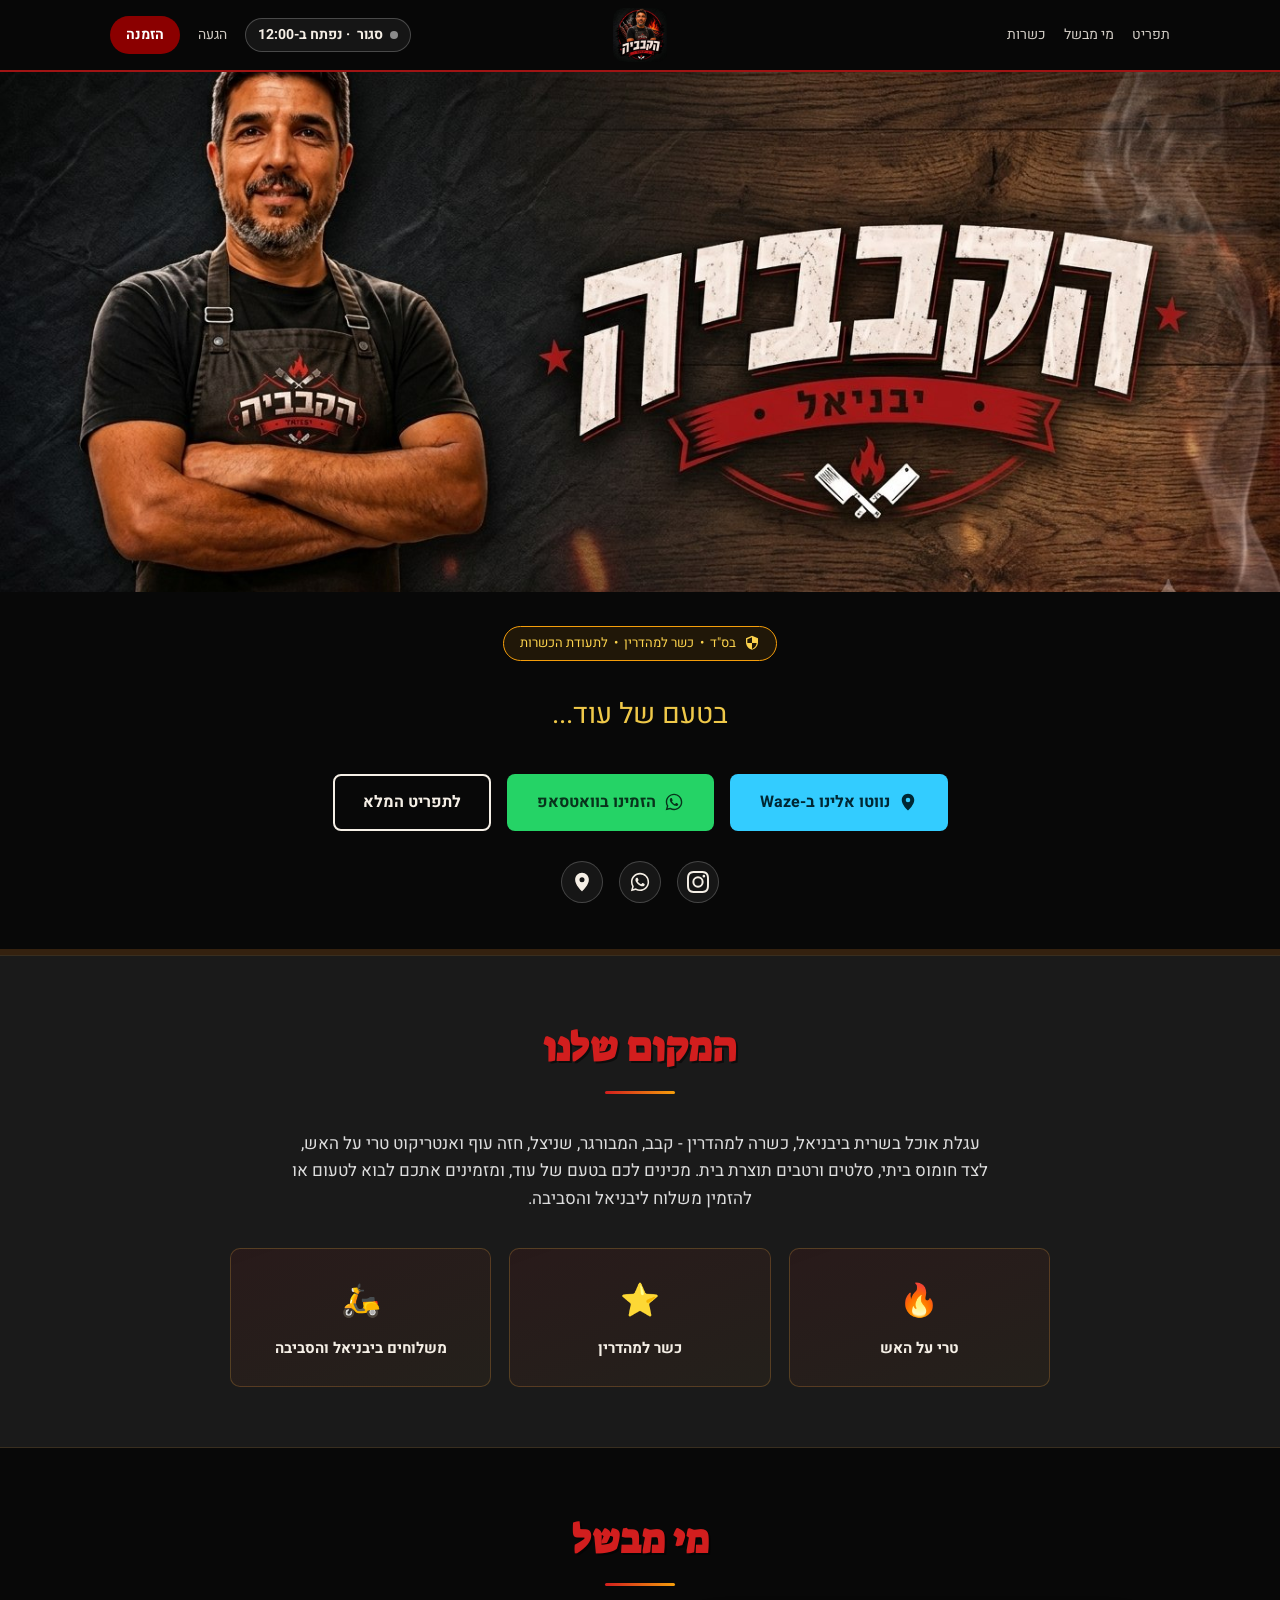
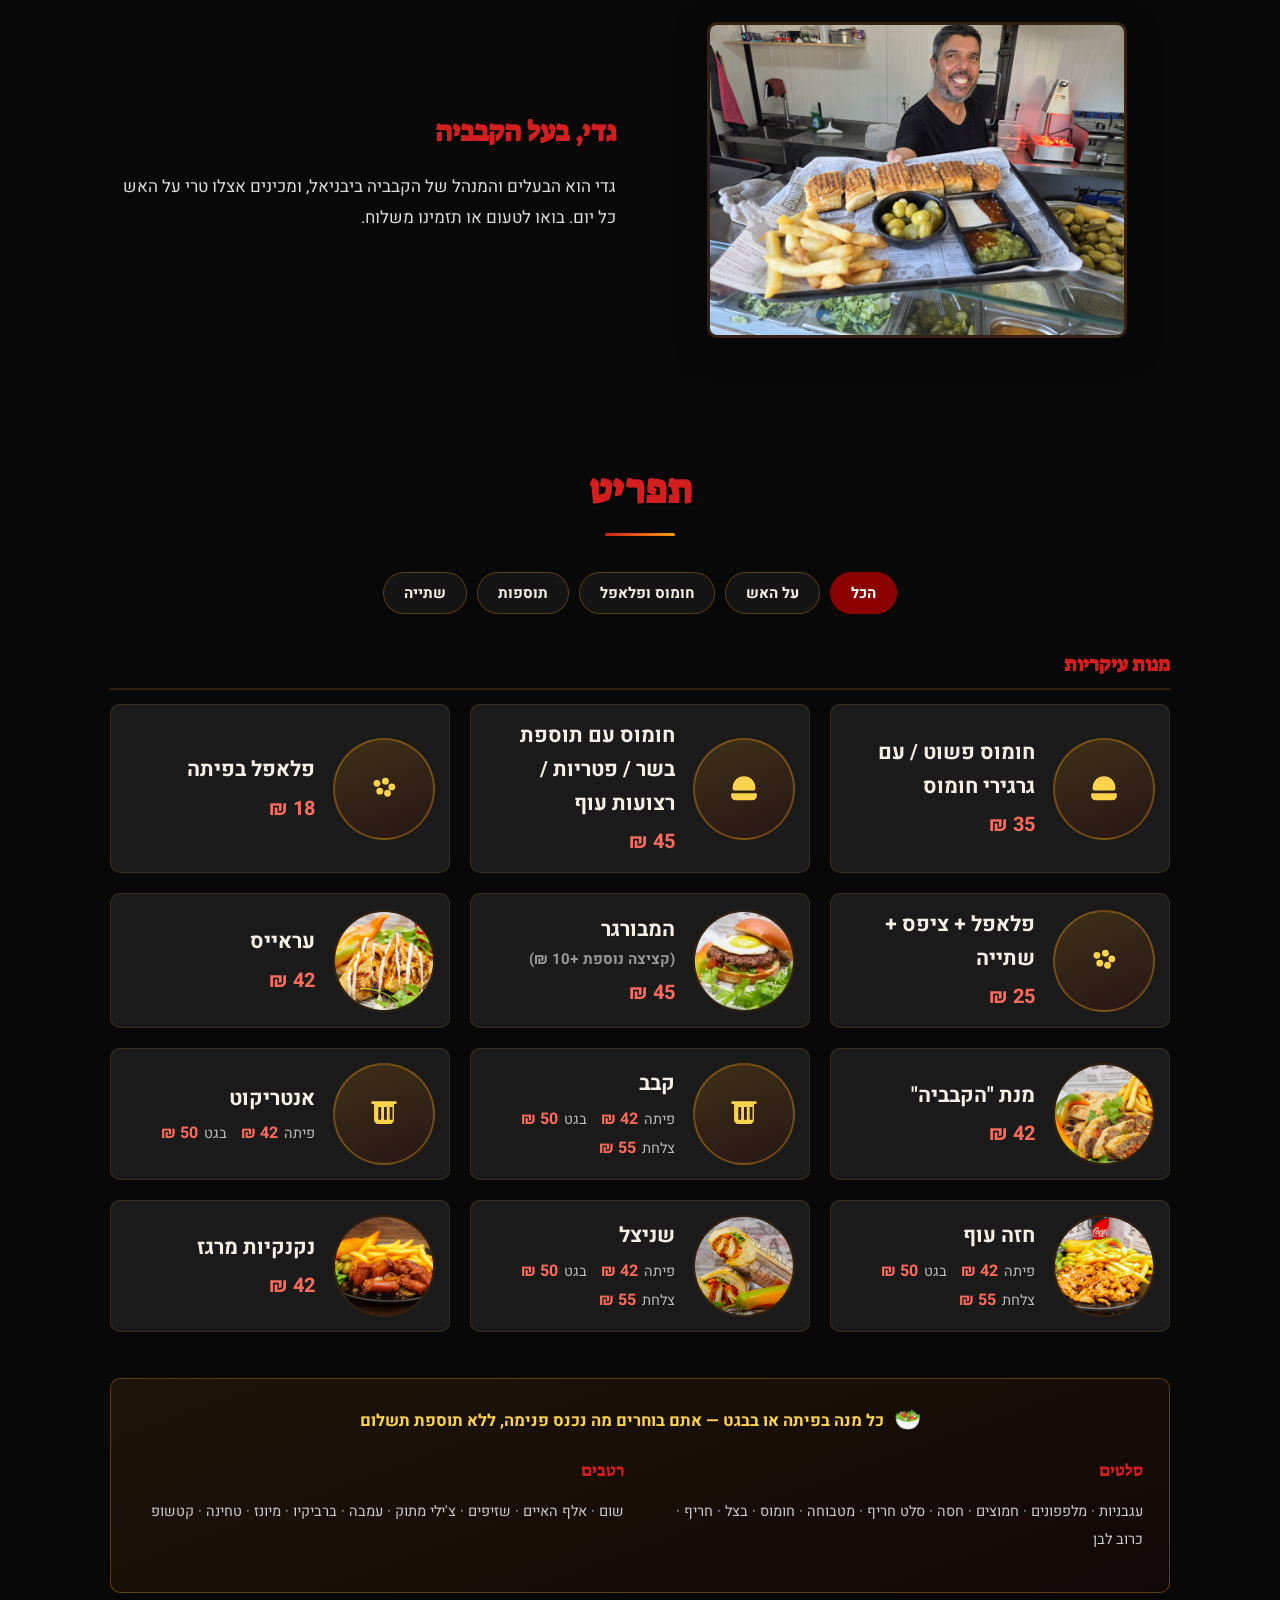
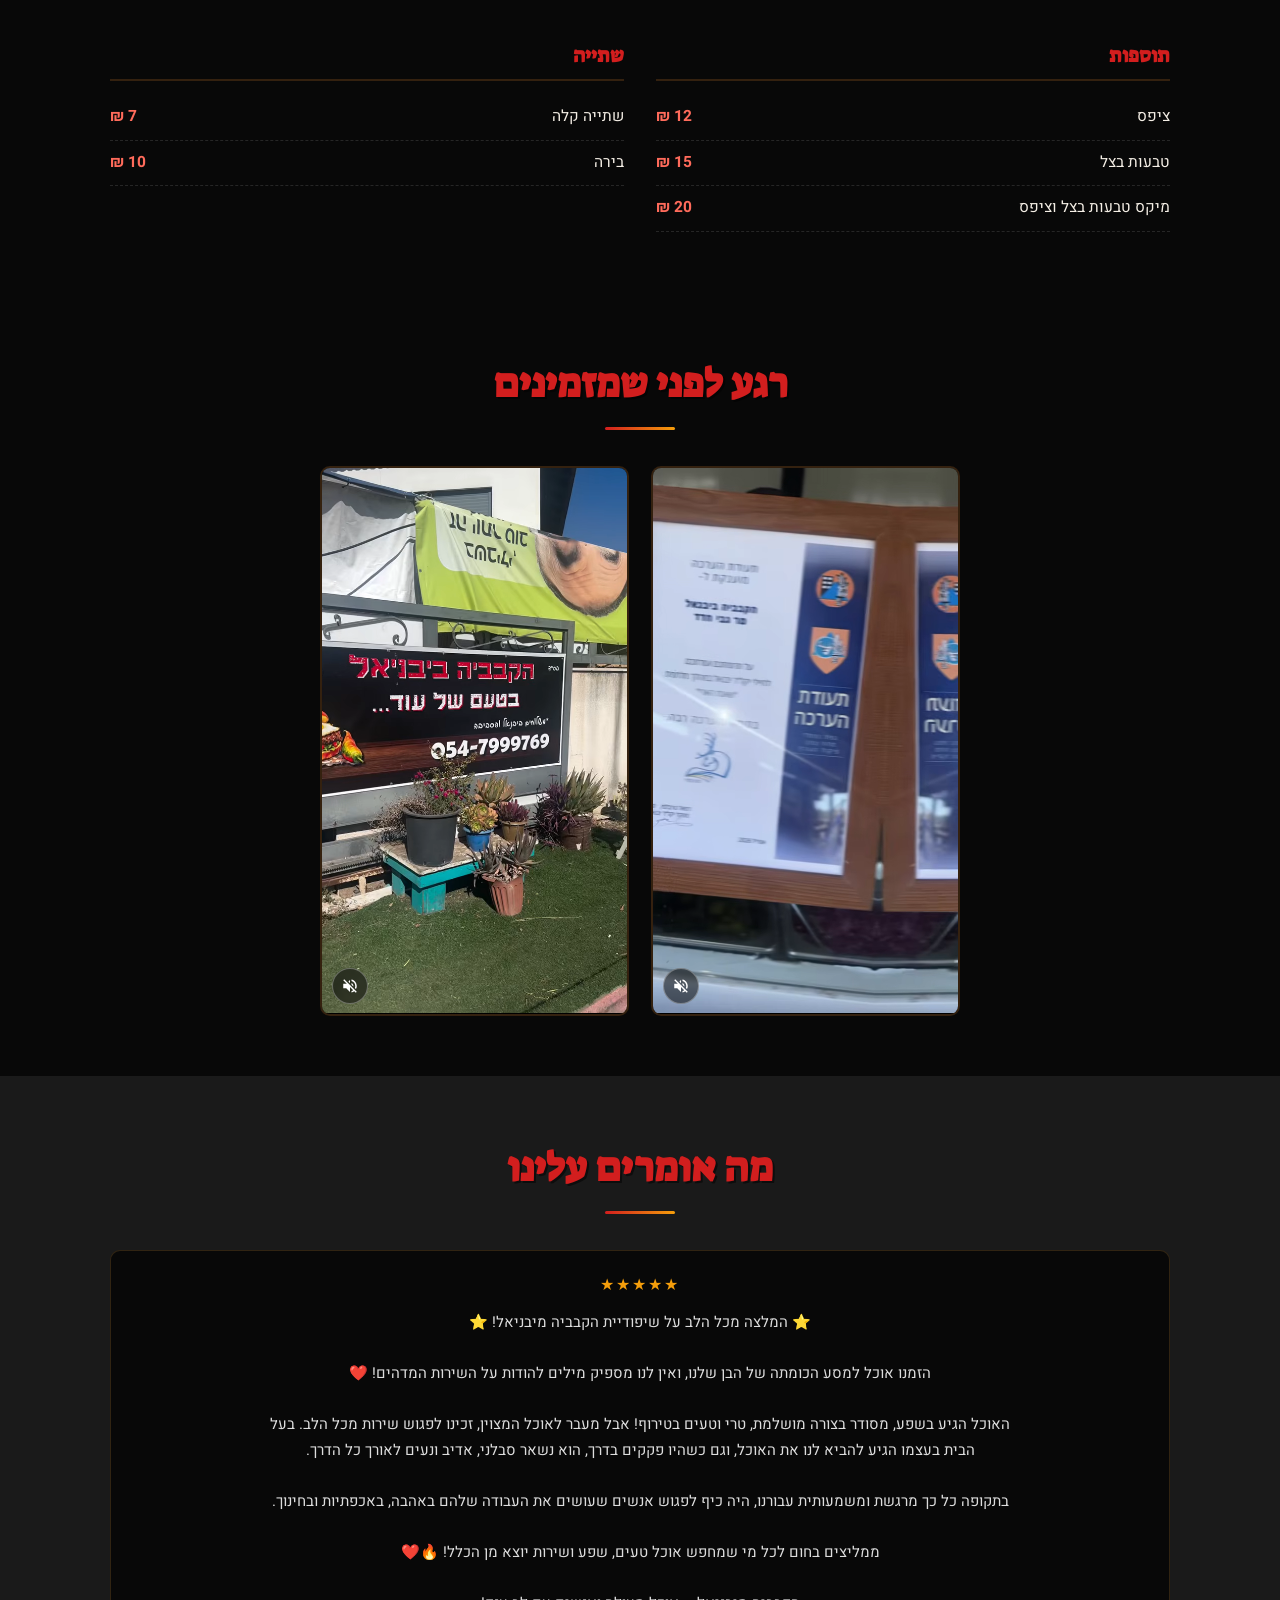
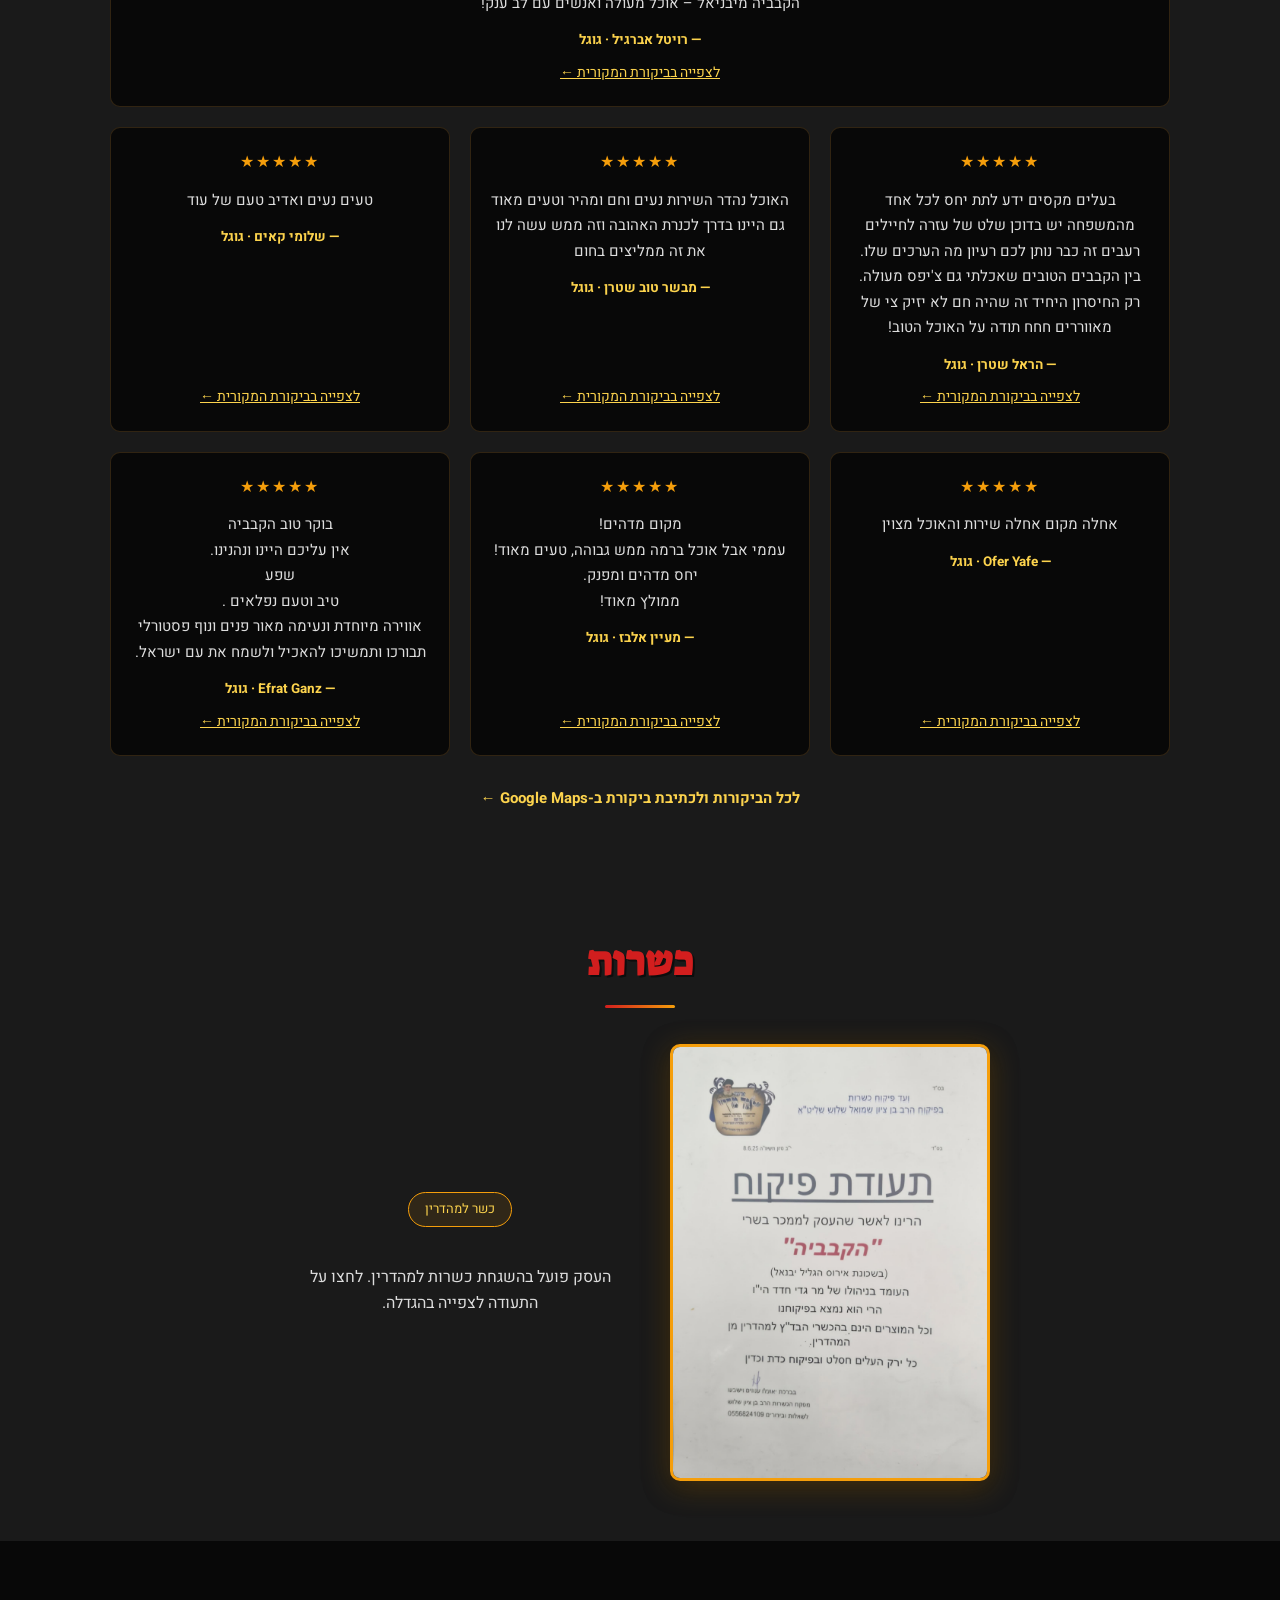
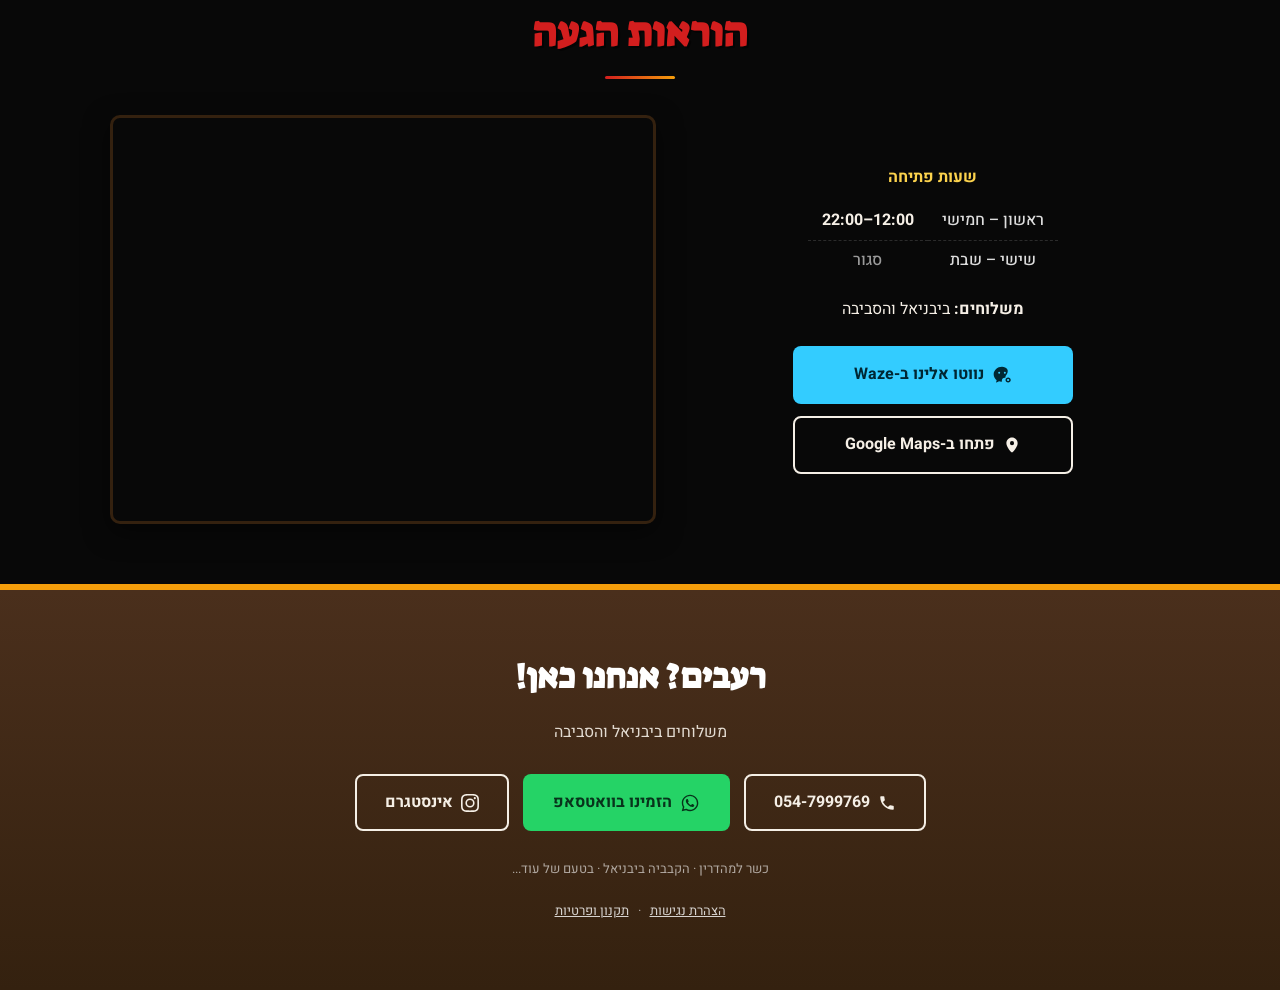
==== commit 24a1106f: "עריכת שעות פתיחה מאפליקציית הבעלים: שעות קבועות + שינוי זמני - hours.js חדש: שעות מהמסד (site_settin" ====
--- a/index.html
+++ b/index.html
@@ -396,15 +396,15 @@
       <h2 class="section-title">הוראות הגעה</h2>
       <div class="location-content">
         <div class="location-info">
-          <!-- שעות הפתיחה כאן חייבות להישאר תואמות ל-SCHEDULE שבסקריפט בתחתית העמוד -->
+          <!-- ברירת מחדל בלבד. השעות האמיתיות נטענות מהמסד ע"י hours.js (נערכות באפליקציית הבעלים) -->
           <table class="hours-table">
             <caption>שעות פתיחה</caption>
             <tbody>
               <tr><th scope="row">ראשון &ndash; חמישי</th><td>12:00&ndash;22:00</td></tr>
-              <tr><th scope="row">שישי</th><td class="is-closed">סגור</td></tr>
-              <tr><th scope="row">שבת</th><td class="is-closed">סגור</td></tr>
+              <tr><th scope="row">שישי &ndash; שבת</th><td class="is-closed">סגור</td></tr>
             </tbody>
           </table>
+          <div class="hours-notes" id="hours-notes" hidden></div>
           <p><strong>משלוחים:</strong> ביבניאל והסביבה</p>
           <div class="location-actions">
             <a href="https://ul.waze.com/ul?venue_id=23265607.232721607.2099497&overview=yes&utm_campaign=default&utm_source=waze_website&utm_medium=lm_share_location" target="_blank" rel="noopener" class="btn btn-waze">
@@ -471,91 +471,9 @@
 
 <script src="data.js"></script>
 <script src="menu.js"></script>
+<script src="hours.js"></script>
 
 <script>
-/* באדג' "פתוח עכשיו" - מחושב לפי שעון ישראל, כך שגם גולש מחו"ל רואה סטטוס נכון.
-   שינוי שעות? לעדכן גם את הטבלה בסקשן "הוראות הגעה". */
-(function () {
-  var SCHEDULE = {
-    0: [720, 1320], // ראשון  12:00-22:00
-    1: [720, 1320], // שני
-    2: [720, 1320], // שלישי
-    3: [720, 1320], // רביעי
-    4: [720, 1320], // חמישי
-    5: null,        // שישי - סגור
-    6: null         // שבת  - סגור
-  };
-  var DAY_NAMES = ['ראשון', 'שני', 'שלישי', 'רביעי', 'חמישי', 'שישי', 'שבת'];
-  var DAY_INDEX = { Sun: 0, Mon: 1, Tue: 2, Wed: 3, Thu: 4, Fri: 5, Sat: 6 };
-
-  var badge = document.getElementById('open-badge');
-  if (!badge) return;
-  var labelEl = badge.querySelector('.open-label');
-  var detailEl = badge.querySelector('.open-detail');
-
-  function israelNow() {
-    var parts = new Intl.DateTimeFormat('en-US', {
-      timeZone: 'Asia/Jerusalem',
-      hour12: false,
-      weekday: 'short',
-      hour: '2-digit',
-      minute: '2-digit'
-    }).formatToParts(new Date());
-    var get = function (type) {
-      var p = parts.find(function (x) { return x.type === type; });
-      return p ? p.value : null;
-    };
-    var hour = parseInt(get('hour'), 10);
-    return {
-      day: DAY_INDEX[get('weekday')],
-      minutes: (hour === 24 ? 0 : hour) * 60 + parseInt(get('minute'), 10)
-    };
-  }
-
-  function pad(mins) {
-    var h = Math.floor(mins / 60), m = mins % 60;
-    return h + ':' + (m < 10 ? '0' + m : m);
-  }
-
-  function nextOpening(day, minutes) {
-    // היום, אם עוד לא נפתחנו; אחרת היום הפתוח הבא בשבוע
-    for (var i = 0; i < 8; i++) {
-      var d = (day + i) % 7;
-      var hours = SCHEDULE[d];
-      if (!hours) continue;
-      if (i === 0 && minutes >= hours[0]) continue;
-      return { day: d, at: hours[0], today: i === 0 };
-    }
-    return null;
-  }
-
-  function render() {
-    var now = israelNow();
-    if (now.day === undefined || isNaN(now.minutes)) return;
-
-    var today = SCHEDULE[now.day];
-    var isOpen = today && now.minutes >= today[0] && now.minutes < today[1];
-
-    if (isOpen) {
-      badge.classList.add('is-open');
-      labelEl.textContent = 'פתוח עכשיו';
-      detailEl.textContent = '· עד ' + pad(today[1]);
-    } else {
-      badge.classList.remove('is-open');
-      var next = nextOpening(now.day, now.minutes);
-      labelEl.textContent = 'סגור';
-      detailEl.textContent = next
-        ? (next.today ? '· נפתח ב-' + pad(next.at)
-                      : '· נפתח ב' + DAY_NAMES[next.day] + ' ' + pad(next.at))
-        : '';
-    }
-    badge.hidden = false;
-  }
-
-  render();
-  setInterval(render, 60000);
-})();
-
 /* סרטונים: לופ מושתק תמיד; שמע מופעל רק בלחיצה על הכפתור,
    ומושתק שוב אוטומטית ברגע שהסרטון יוצא מהתצוגה */
 (function () {
--- a/style.css
+++ b/style.css
@@ -1008,3 +1008,17 @@
   color: var(--gold-light);
   text-decoration: underline;
 }
+
+/* שינויים זמניים בשעות הפתיחה (מוצגים רק כשיש כאלה) */
+.hours-notes {
+  margin: 10px 0 4px;
+  padding: 10px 14px;
+  border: 1px solid rgba(245, 158, 11, .45);
+  border-radius: 10px;
+  background: rgba(245, 158, 11, .08);
+  font-size: 15px;
+}
+.hours-notes[hidden] { display: none; }
+.hours-notes-title { margin: 0 0 4px; font-weight: 700; color: var(--gold-light); }
+.hours-notes ul { margin: 0; padding: 0; list-style: none; }
+.hours-notes li { padding: 3px 0; color: #ddd; }
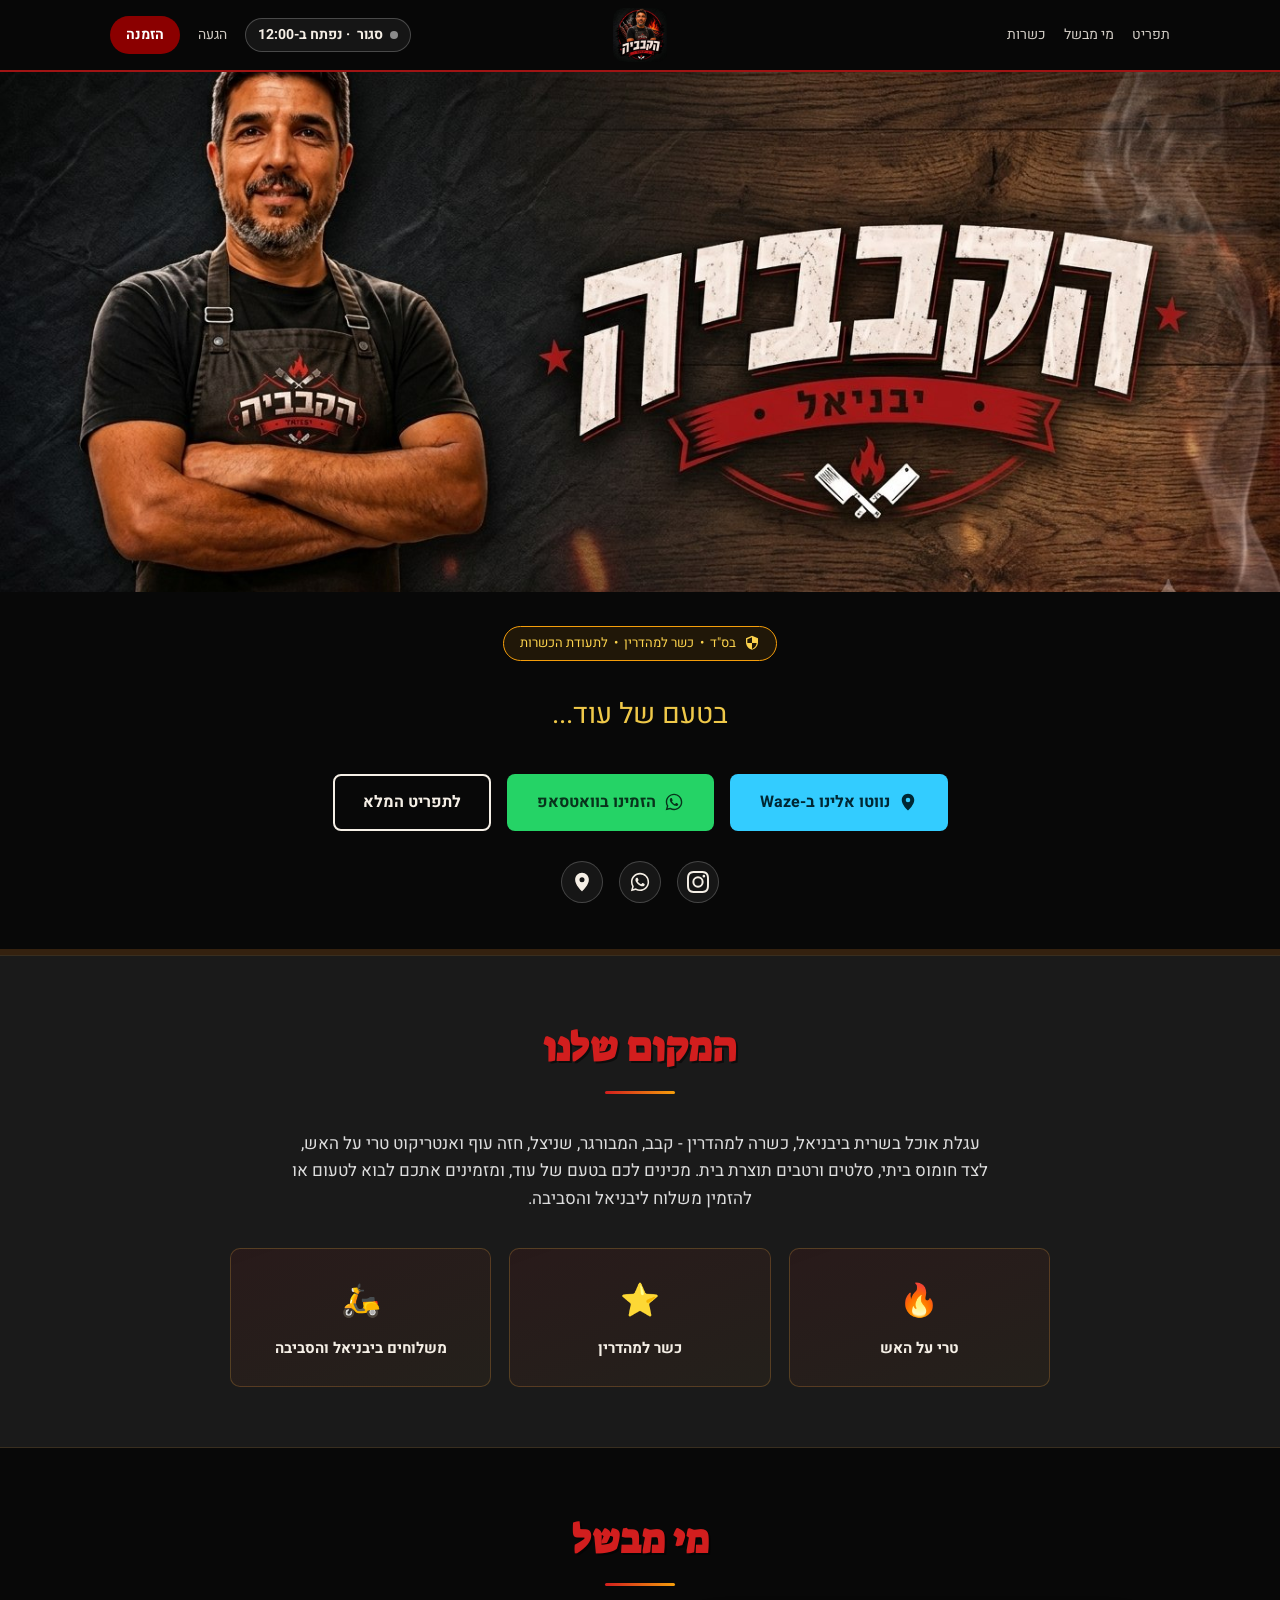
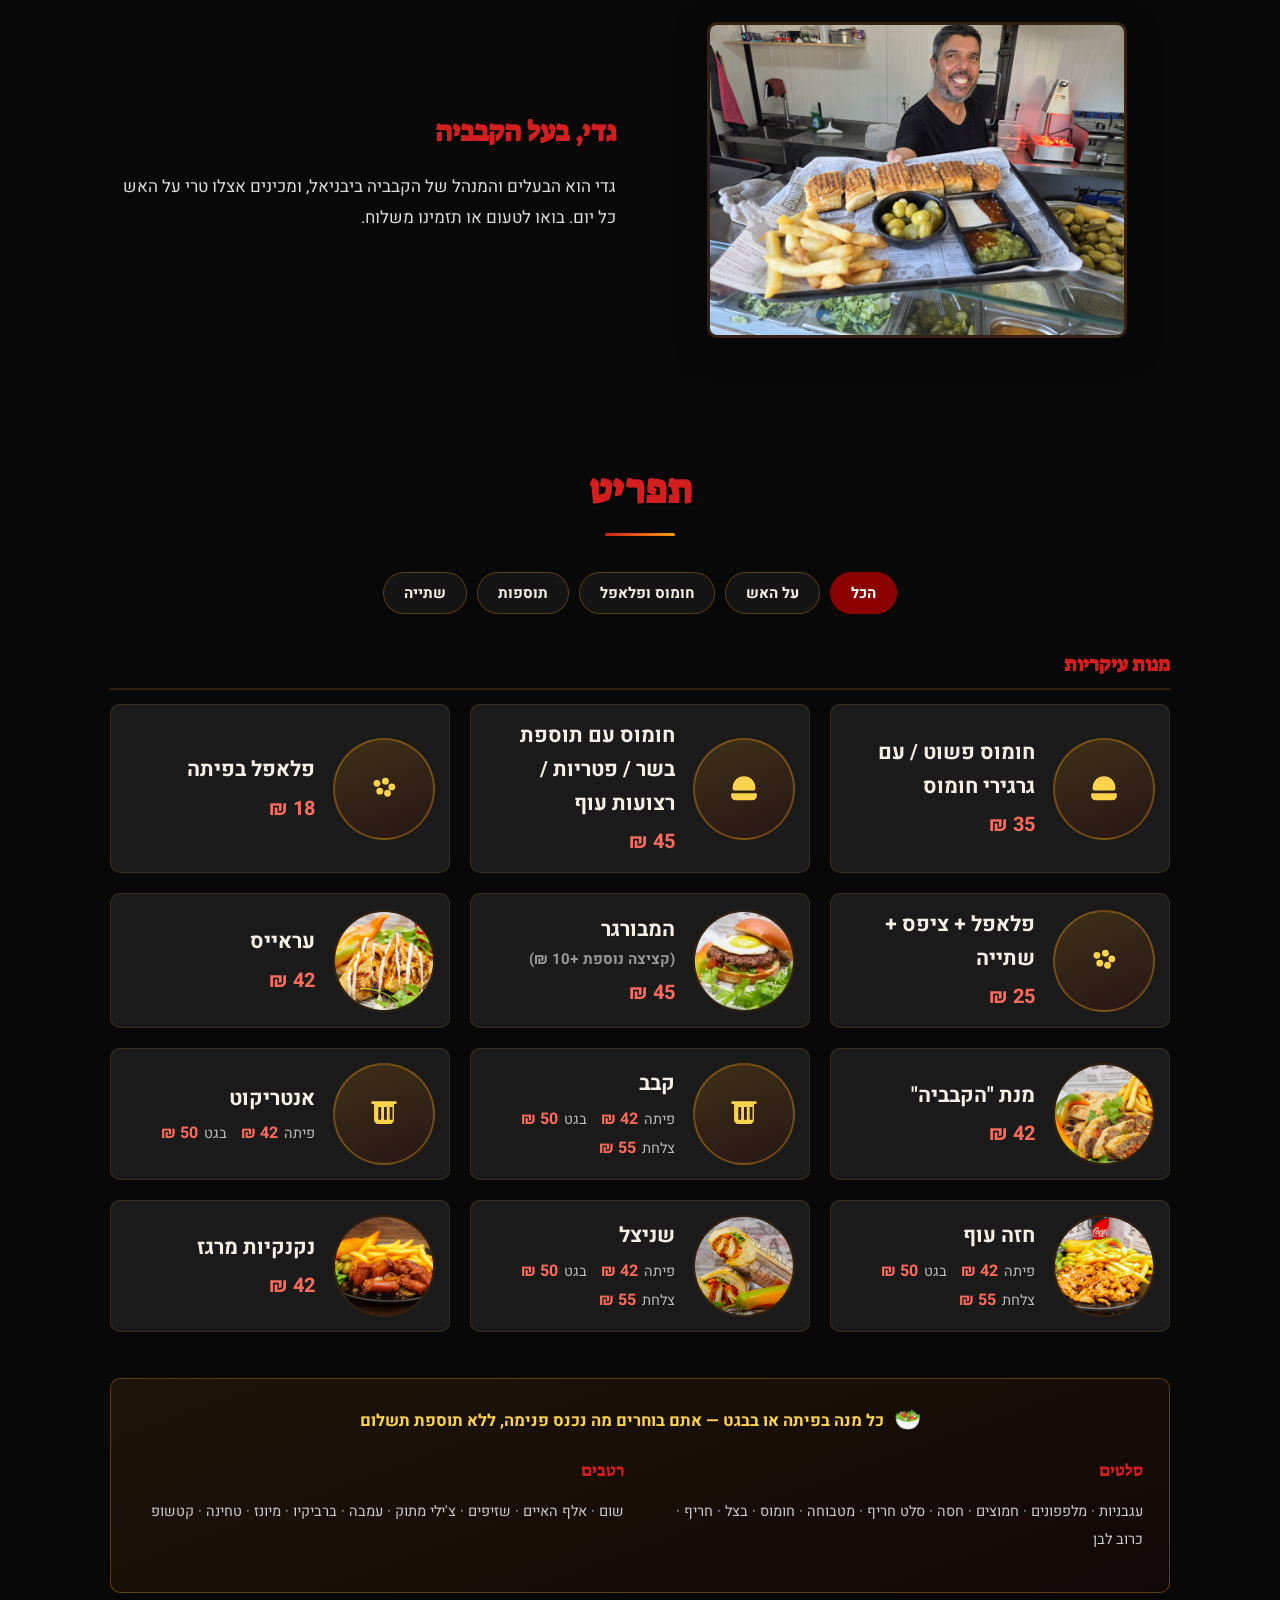
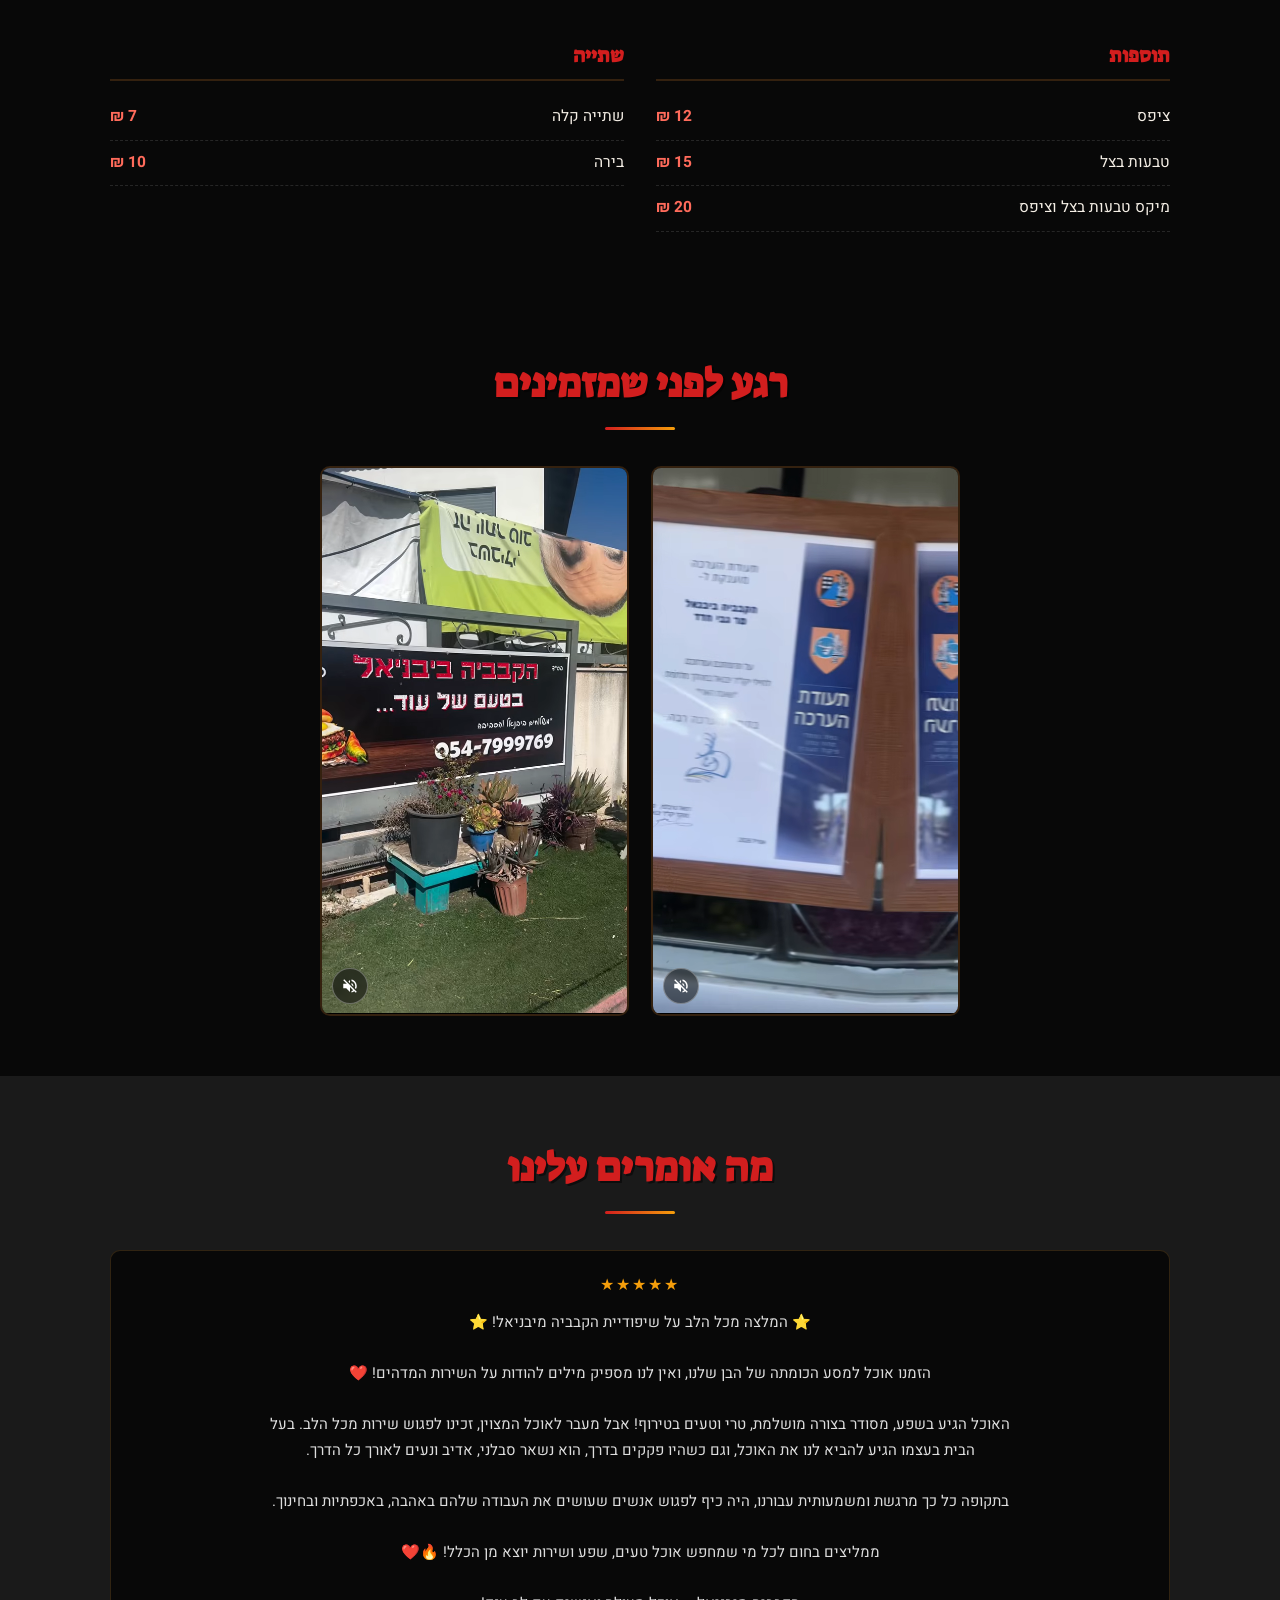
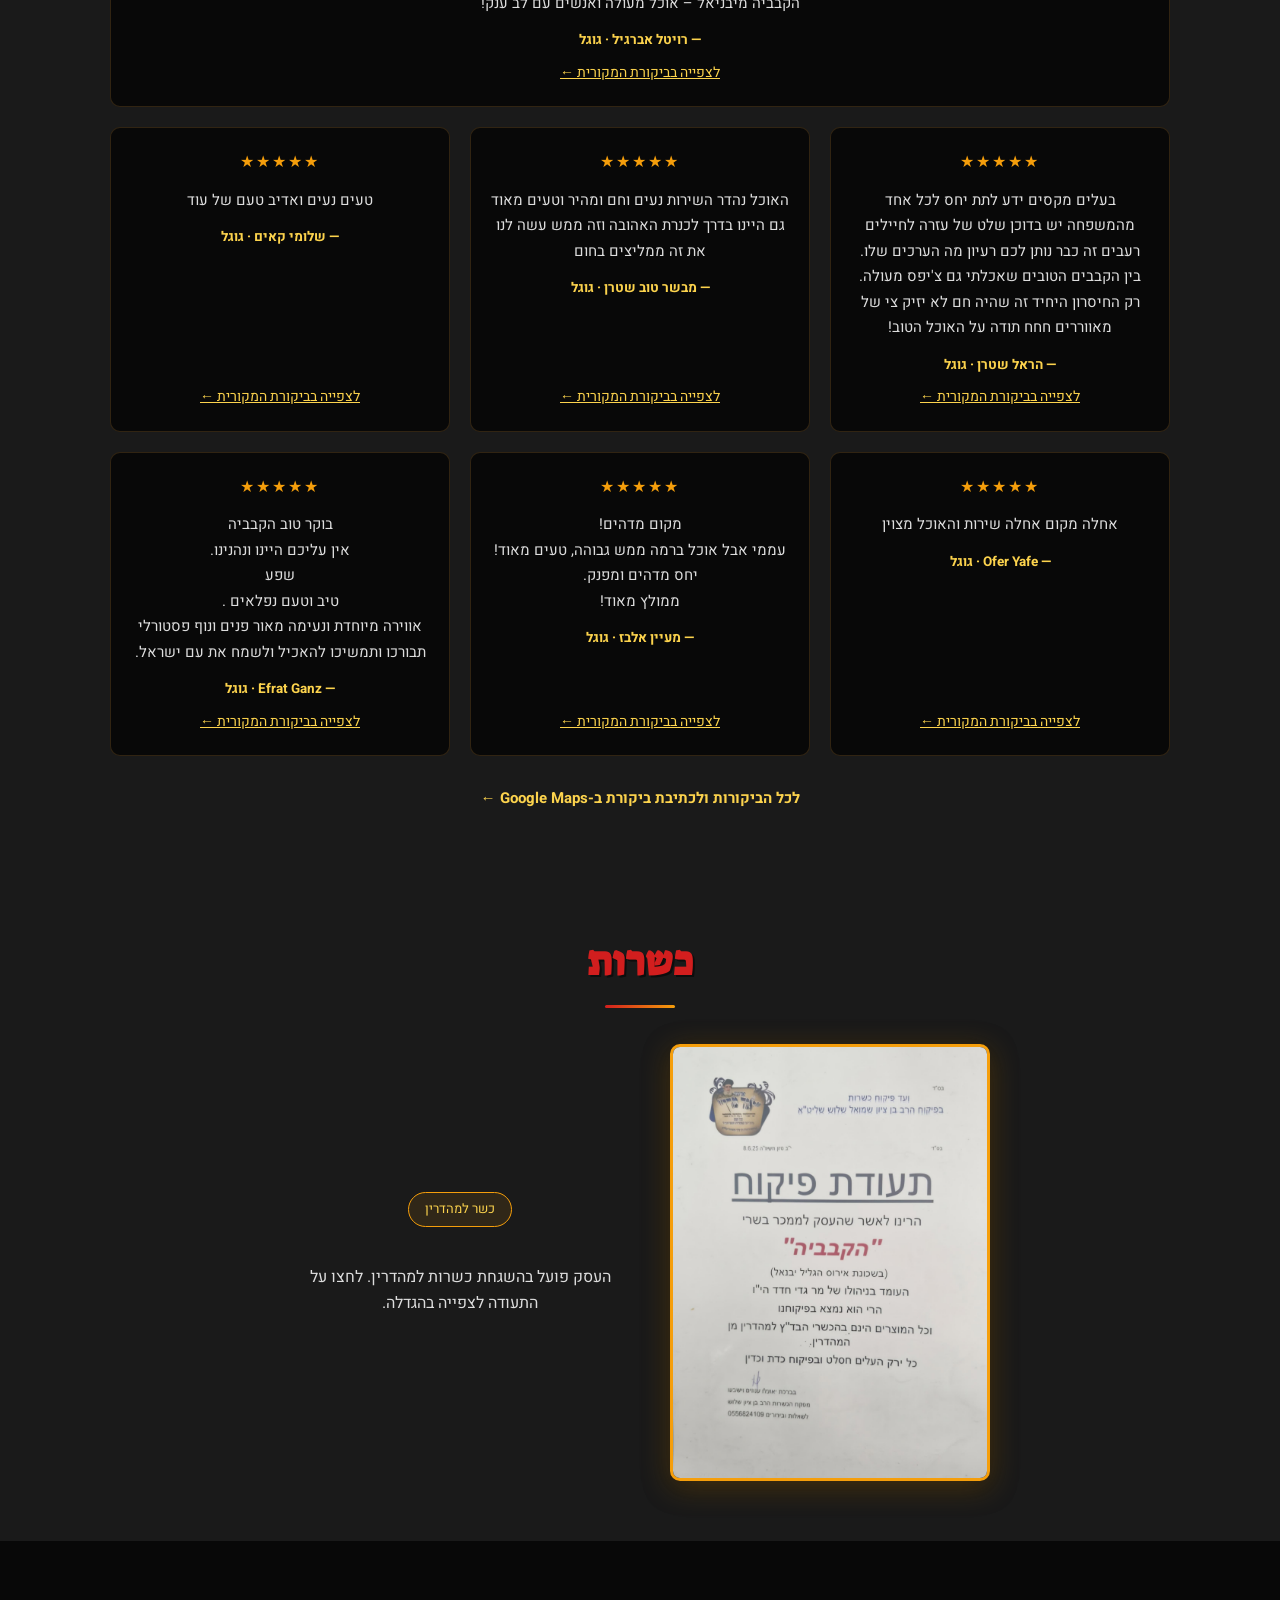
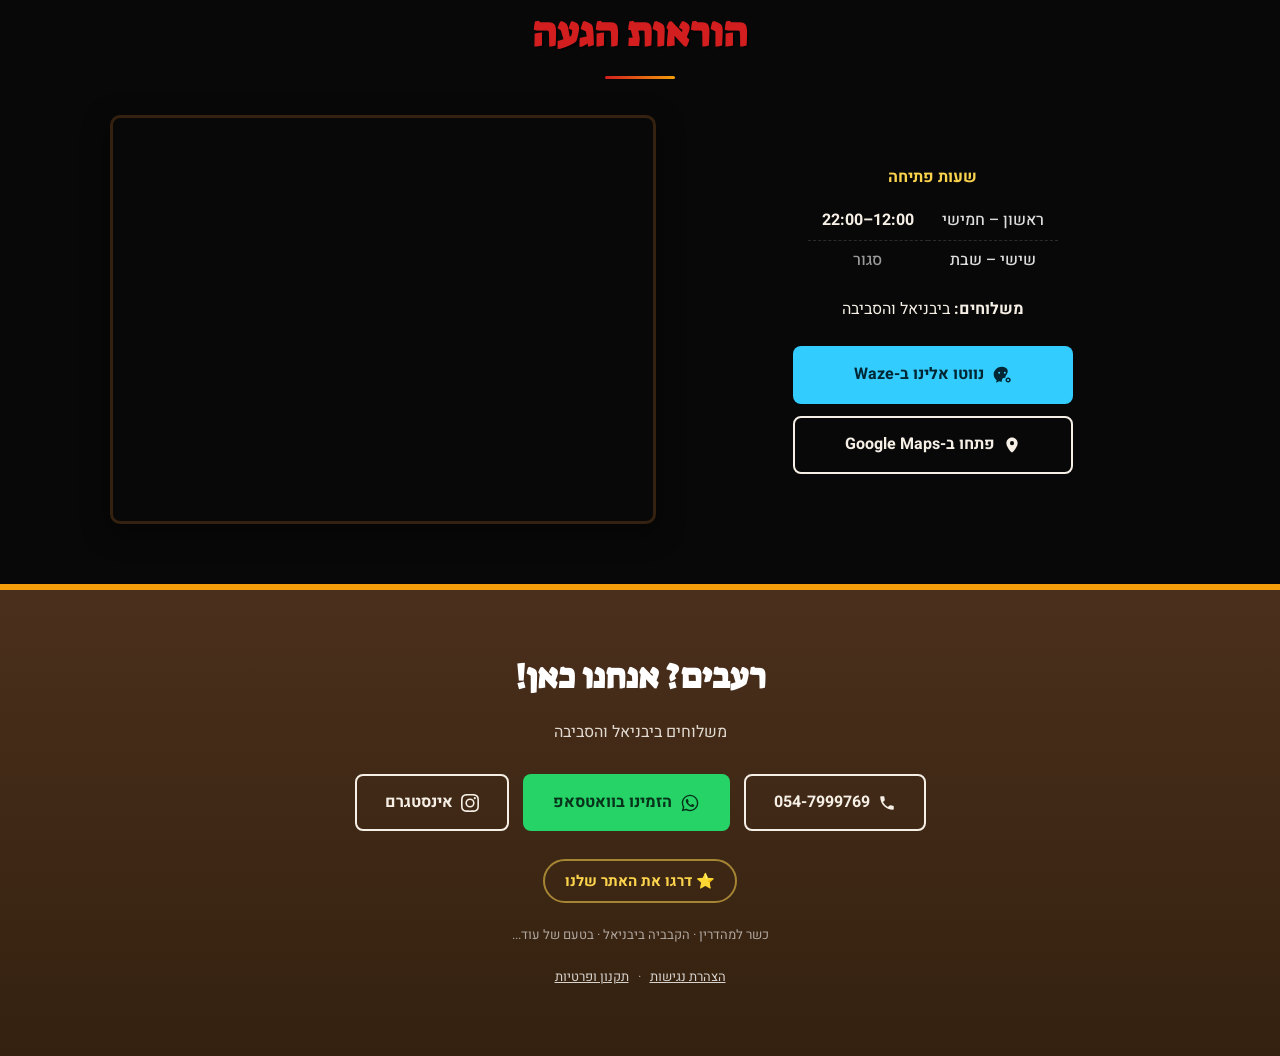
==== commit 7f1cf2f7: "תיבת דירוג פרטית על האתר: גולשים מדרגים, רק הבעלים רואה - feedback.js + תיבה בתחתית index.html: כוכב" ====
--- a/index.html
+++ b/index.html
@@ -449,6 +449,26 @@
         אינסטגרם
       </a>
     </div>
+    <div class="fb-box" id="site-feedback">
+      <button type="button" class="fb-open" aria-expanded="false" aria-controls="site-feedback-form">⭐ דרגו את האתר שלנו</button>
+      <form class="fb-form" id="site-feedback-form" hidden novalidate>
+        <p class="fb-q">איך האתר? <small>(הדירוג על האתר עצמו, לא על האוכל)</small></p>
+        <div class="fb-stars" role="radiogroup" aria-label="דירוג האתר">
+          <button type="button" class="fb-star" data-n="1" role="radio" aria-checked="false" aria-label="כוכב אחד">★</button>
+          <button type="button" class="fb-star" data-n="2" role="radio" aria-checked="false" aria-label="2 כוכבים">★</button>
+          <button type="button" class="fb-star" data-n="3" role="radio" aria-checked="false" aria-label="3 כוכבים">★</button>
+          <button type="button" class="fb-star" data-n="4" role="radio" aria-checked="false" aria-label="4 כוכבים">★</button>
+          <button type="button" class="fb-star" data-n="5" role="radio" aria-checked="false" aria-label="5 כוכבים">★</button>
+        </div>
+        <label class="fb-label" for="site-feedback-text">מה אהבתם, או מה אפשר לשפר? <small>(לא חובה)</small></label>
+        <textarea class="fb-text" id="site-feedback-text" rows="3" maxlength="600"></textarea>
+        <div class="fb-count" aria-hidden="true">0/600</div>
+        <input class="fb-hp" type="text" name="website" tabindex="-1" autocomplete="off" aria-hidden="true">
+        <p class="fb-note">ההערה מגיעה לבעל העסק בלבד, בלי שם ובלי פרטי קשר.</p>
+        <p class="fb-msg" role="status" aria-live="polite"></p>
+        <button type="submit" class="fb-send">שליחה</button>
+      </form>
+    </div>
     <p class="footer-copy">כשר למהדרין · הקבביה ביבניאל · בטעם של עוד...</p>
     <p class="footer-legal"><a href="accessibility.html#accessibility">הצהרת נגישות</a><span aria-hidden="true"> · </span><a href="accessibility.html#terms">תקנון ופרטיות</a></p>
   </div>
@@ -472,6 +492,7 @@
 <script src="data.js"></script>
 <script src="menu.js"></script>
 <script src="hours.js"></script>
+<script src="feedback.js"></script>
 
 <script>
 /* סרטונים: לופ מושתק תמיד; שמע מופעל רק בלחיצה על הכפתור,
--- a/style.css
+++ b/style.css
@@ -1022,3 +1022,47 @@
 .hours-notes-title { margin: 0 0 4px; font-weight: 700; color: var(--gold-light); }
 .hours-notes ul { margin: 0; padding: 0; list-style: none; }
 .hours-notes li { padding: 3px 0; color: #ddd; }
+
+/* ---------- תיבת דירוג פרטית על האתר (feedback.js) ---------- */
+.fb-box { max-width: 420px; margin: 0 auto 22px; }
+.fb-open {
+  display: inline-flex; align-items: center; justify-content: center; gap: 8px;
+  min-height: 44px; padding: 8px 20px; border-radius: 999px; cursor: pointer;
+  border: 2px solid rgba(252, 211, 77, .55); background: transparent;
+  color: var(--gold-light); font: 700 15px 'Heebo', sans-serif;
+}
+.fb-open:hover, .fb-open:focus-visible { border-color: var(--gold-light); background: rgba(0, 0, 0, .25); }
+.fb-form {
+  position: relative; margin-top: 14px; padding: 18px 16px; text-align: right;
+  background: rgba(0, 0, 0, .35); border: 1px solid rgba(252, 211, 77, .3); border-radius: 14px;
+}
+.fb-form[hidden] { display: none; }
+.fb-q { margin: 0 0 10px; color: #fff; font-weight: 700; font-size: 17px; }
+.fb-q small { display: block; font-weight: 400; font-size: 13px; color: rgba(255, 255, 255, .7); }
+.fb-stars { display: flex; justify-content: center; gap: 6px; margin-bottom: 14px; direction: ltr; }
+.fb-star {
+  width: 48px; height: 48px; border-radius: 12px; cursor: pointer; font-size: 28px; line-height: 1;
+  border: 2px solid rgba(255, 255, 255, .25); background: rgba(0, 0, 0, .3); color: rgba(255, 255, 255, .4);
+}
+.fb-star.is-on { color: var(--gold); border-color: var(--gold); background: rgba(245, 158, 11, .15); }
+.fb-label { display: block; margin-bottom: 6px; color: var(--cream); font-size: 15px; }
+.fb-label small { color: rgba(255, 255, 255, .6); }
+.fb-text {
+  width: 100%; resize: vertical; min-height: 84px; padding: 10px 12px; border-radius: 10px;
+  border: 2px solid rgba(255, 255, 255, .25); background: #fff; color: #1a1a1a;
+  font: 400 16px 'Heebo', sans-serif; line-height: 1.5;
+}
+.fb-text:focus { outline: 3px solid var(--gold); outline-offset: 1px; }
+.fb-count { margin: 2px 0 8px; font-size: 12px; color: rgba(255, 255, 255, .55); direction: ltr; text-align: left; }
+.fb-hp { position: absolute; top: 0; right: 0; width: 1px; height: 1px; margin: 0; padding: 0; border: 0; opacity: 0; overflow: hidden; clip-path: inset(50%); pointer-events: none; }
+.fb-note { margin: 0 0 10px; font-size: 13px; color: rgba(255, 255, 255, .7); }
+.fb-msg { min-height: 20px; margin: 0 0 8px; font-size: 14.5px; }
+.fb-msg.is-error { color: #ffc2b8; }
+.fb-send {
+  width: 100%; min-height: 48px; border-radius: 12px; border: 0; cursor: pointer;
+  background: var(--gold); color: #2b1a00; font: 800 17px 'Heebo', sans-serif;
+}
+.fb-send:disabled { opacity: .6; cursor: default; }
+.fb-thanks { margin: 6px 0; text-align: center; color: #fff; font-weight: 700; font-size: 17px; }
+/* בעל העסק במצב עריכה לא צריך את התיבה הציבורית */
+body.ed-on .fb-box { display: none; }
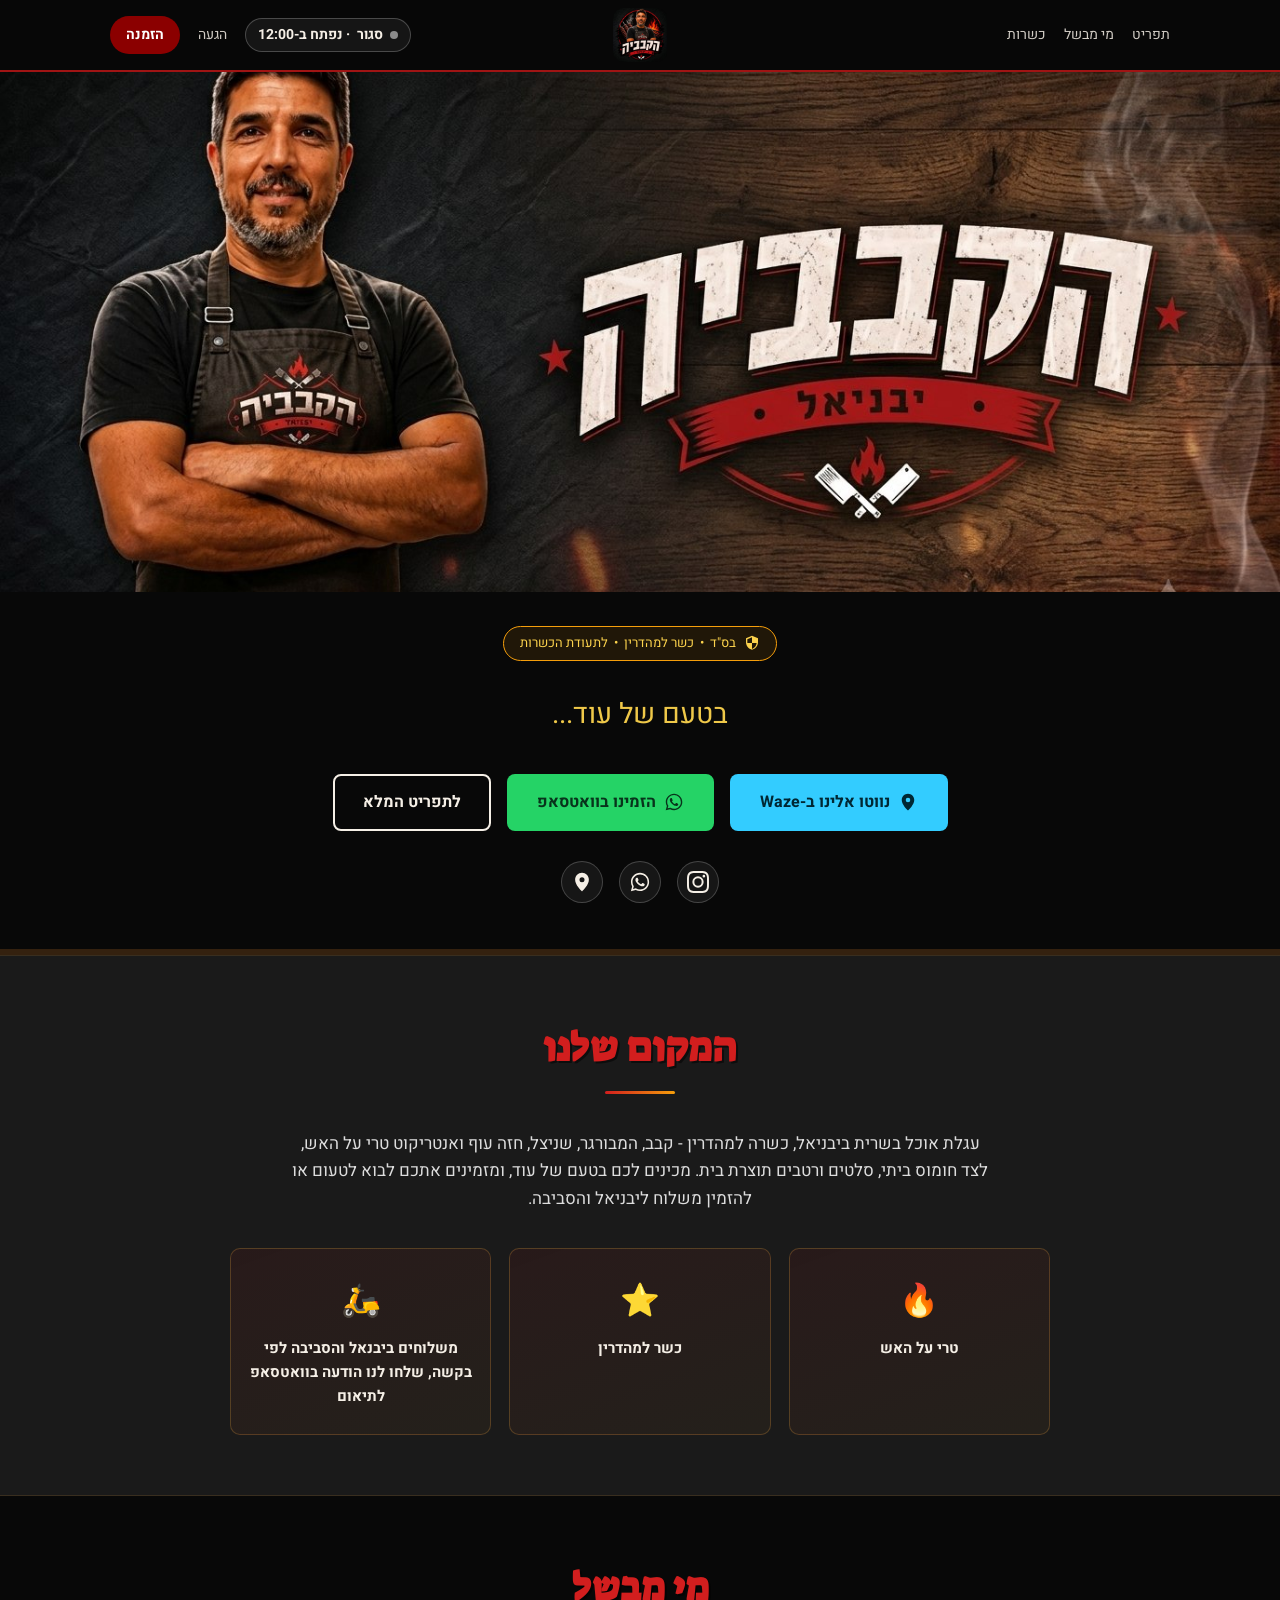
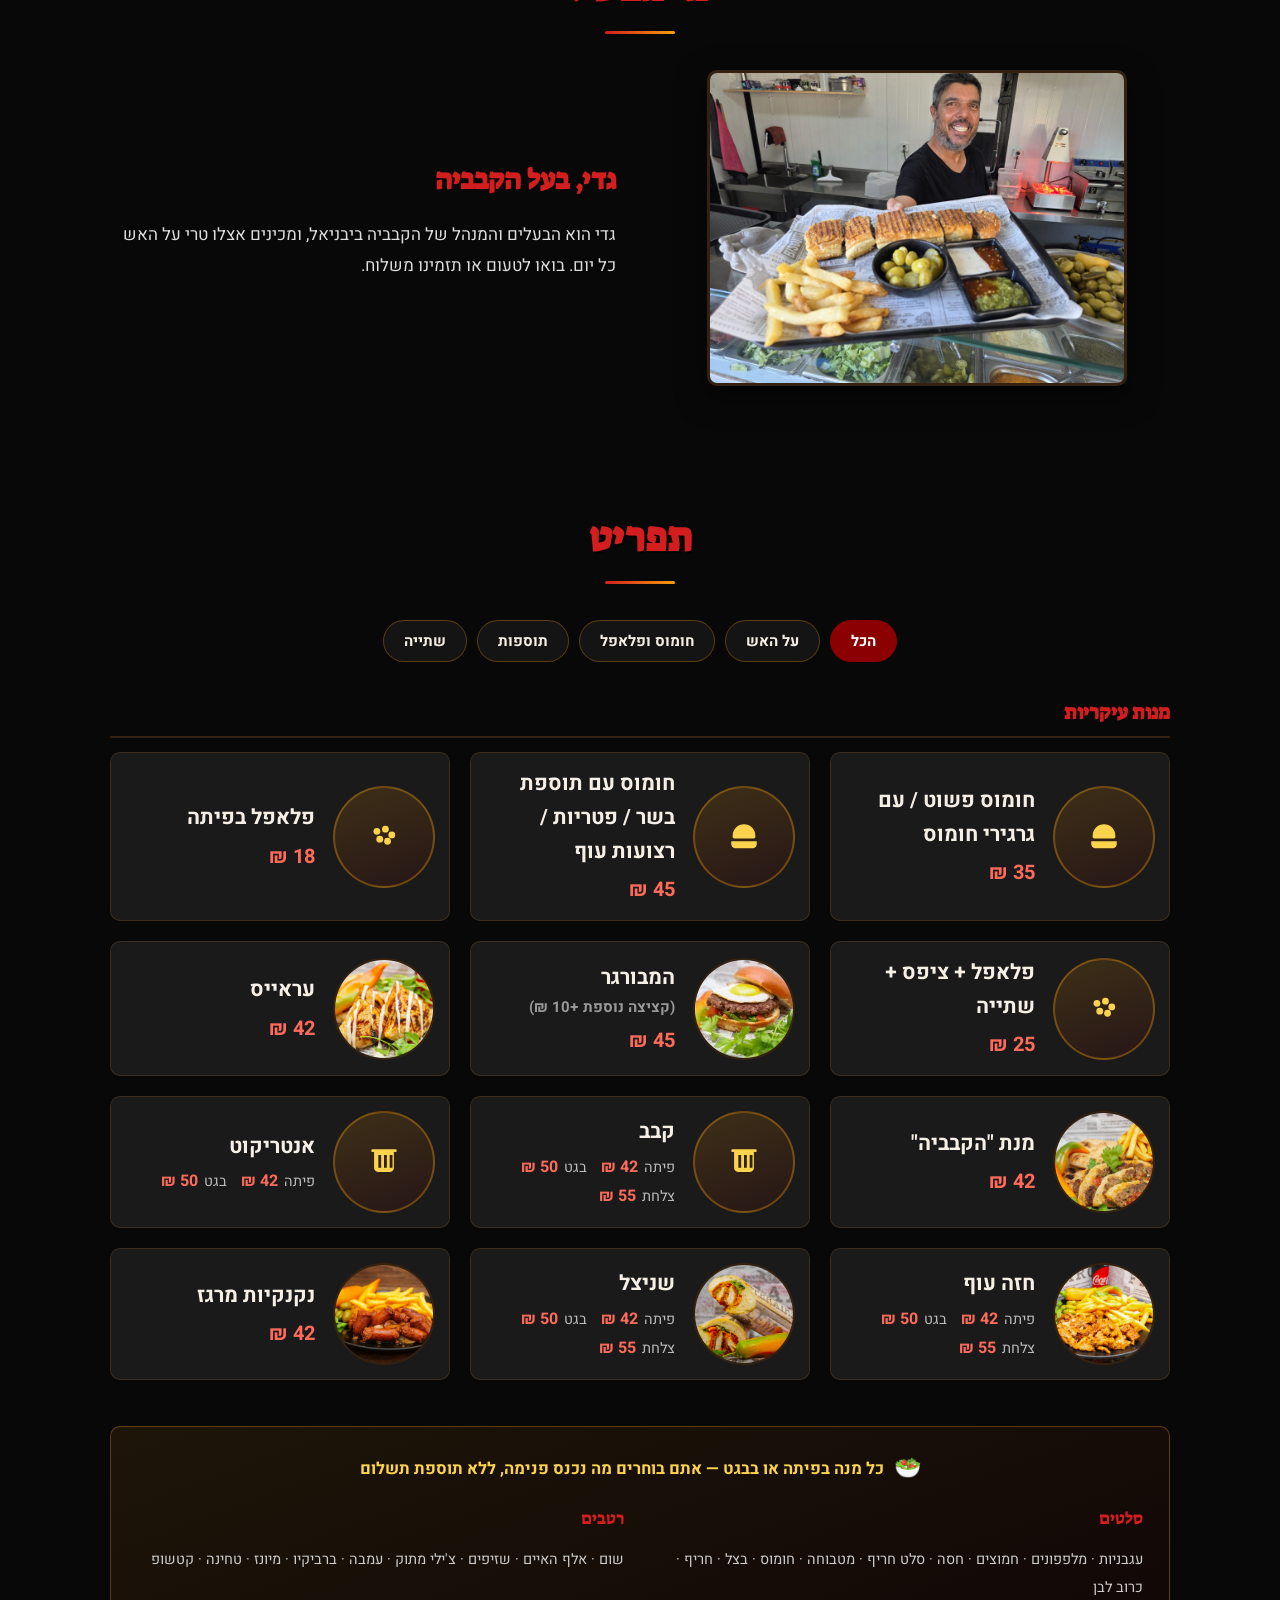
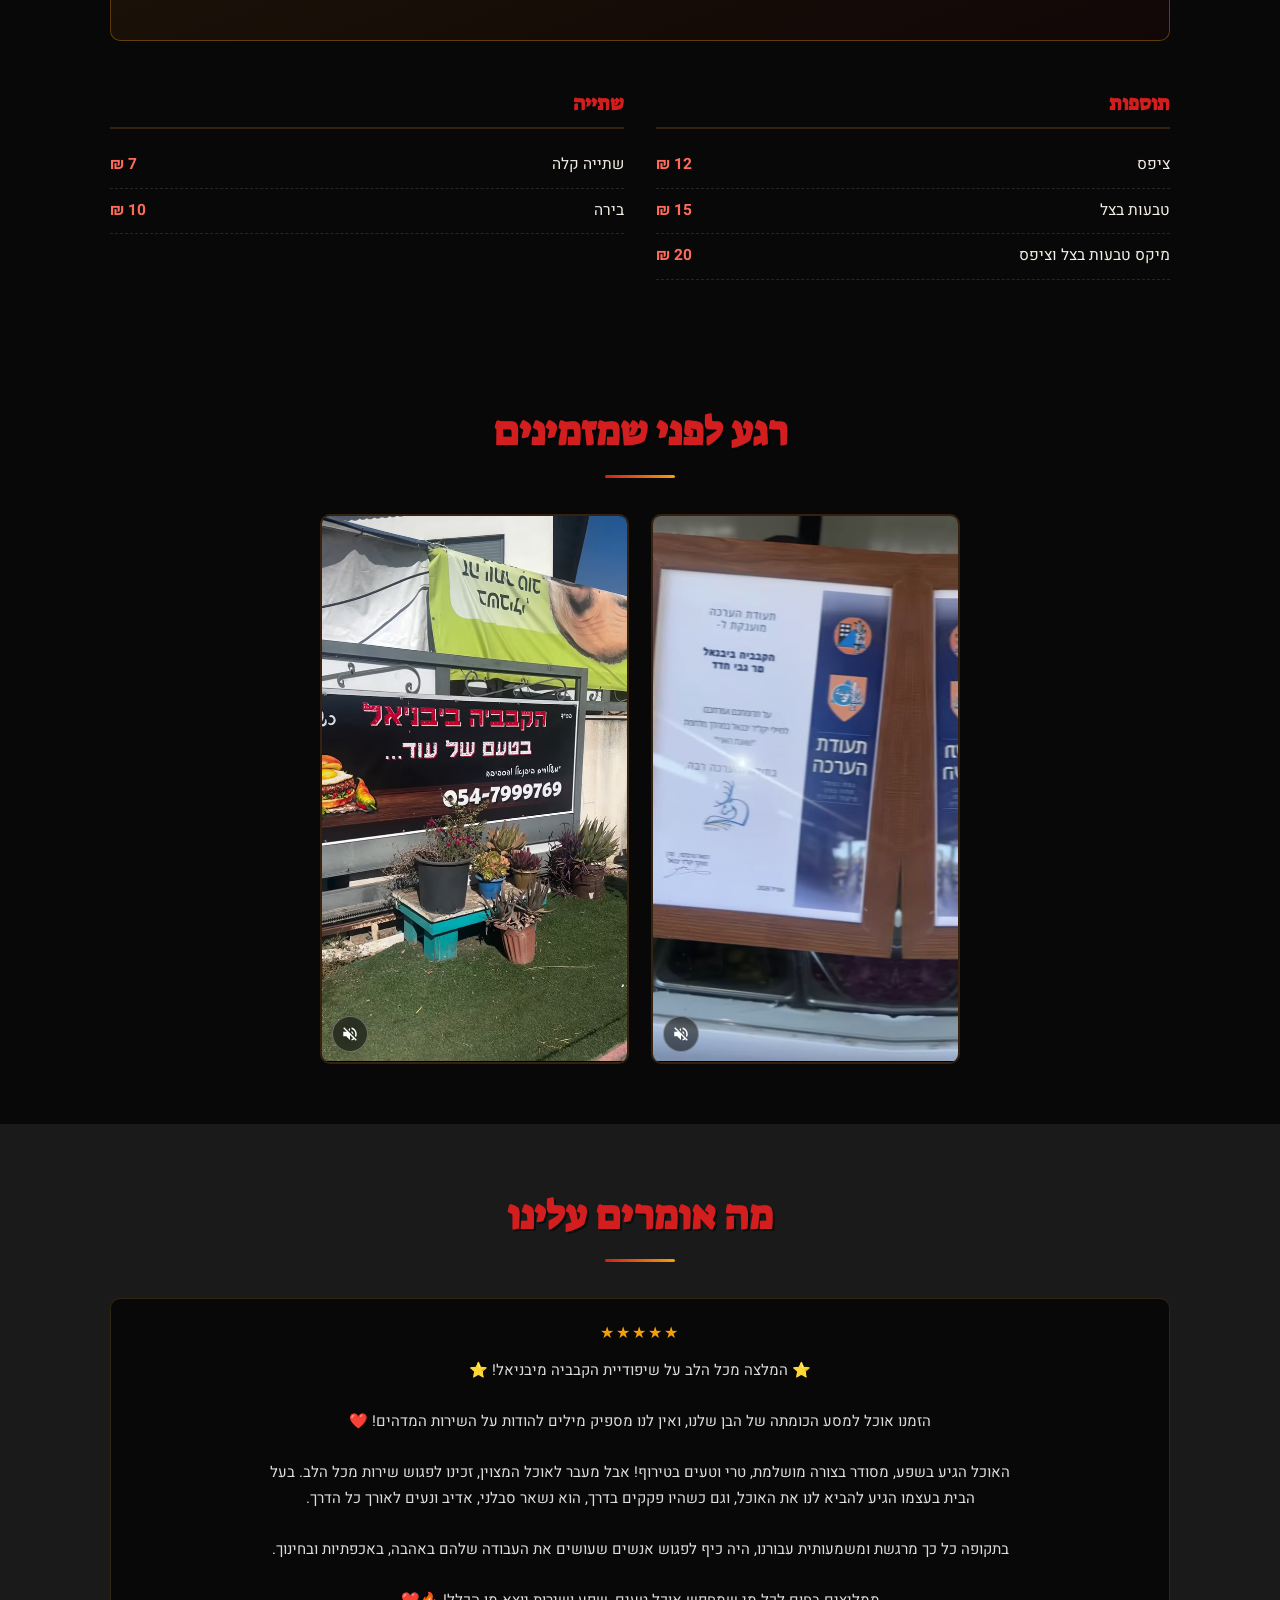
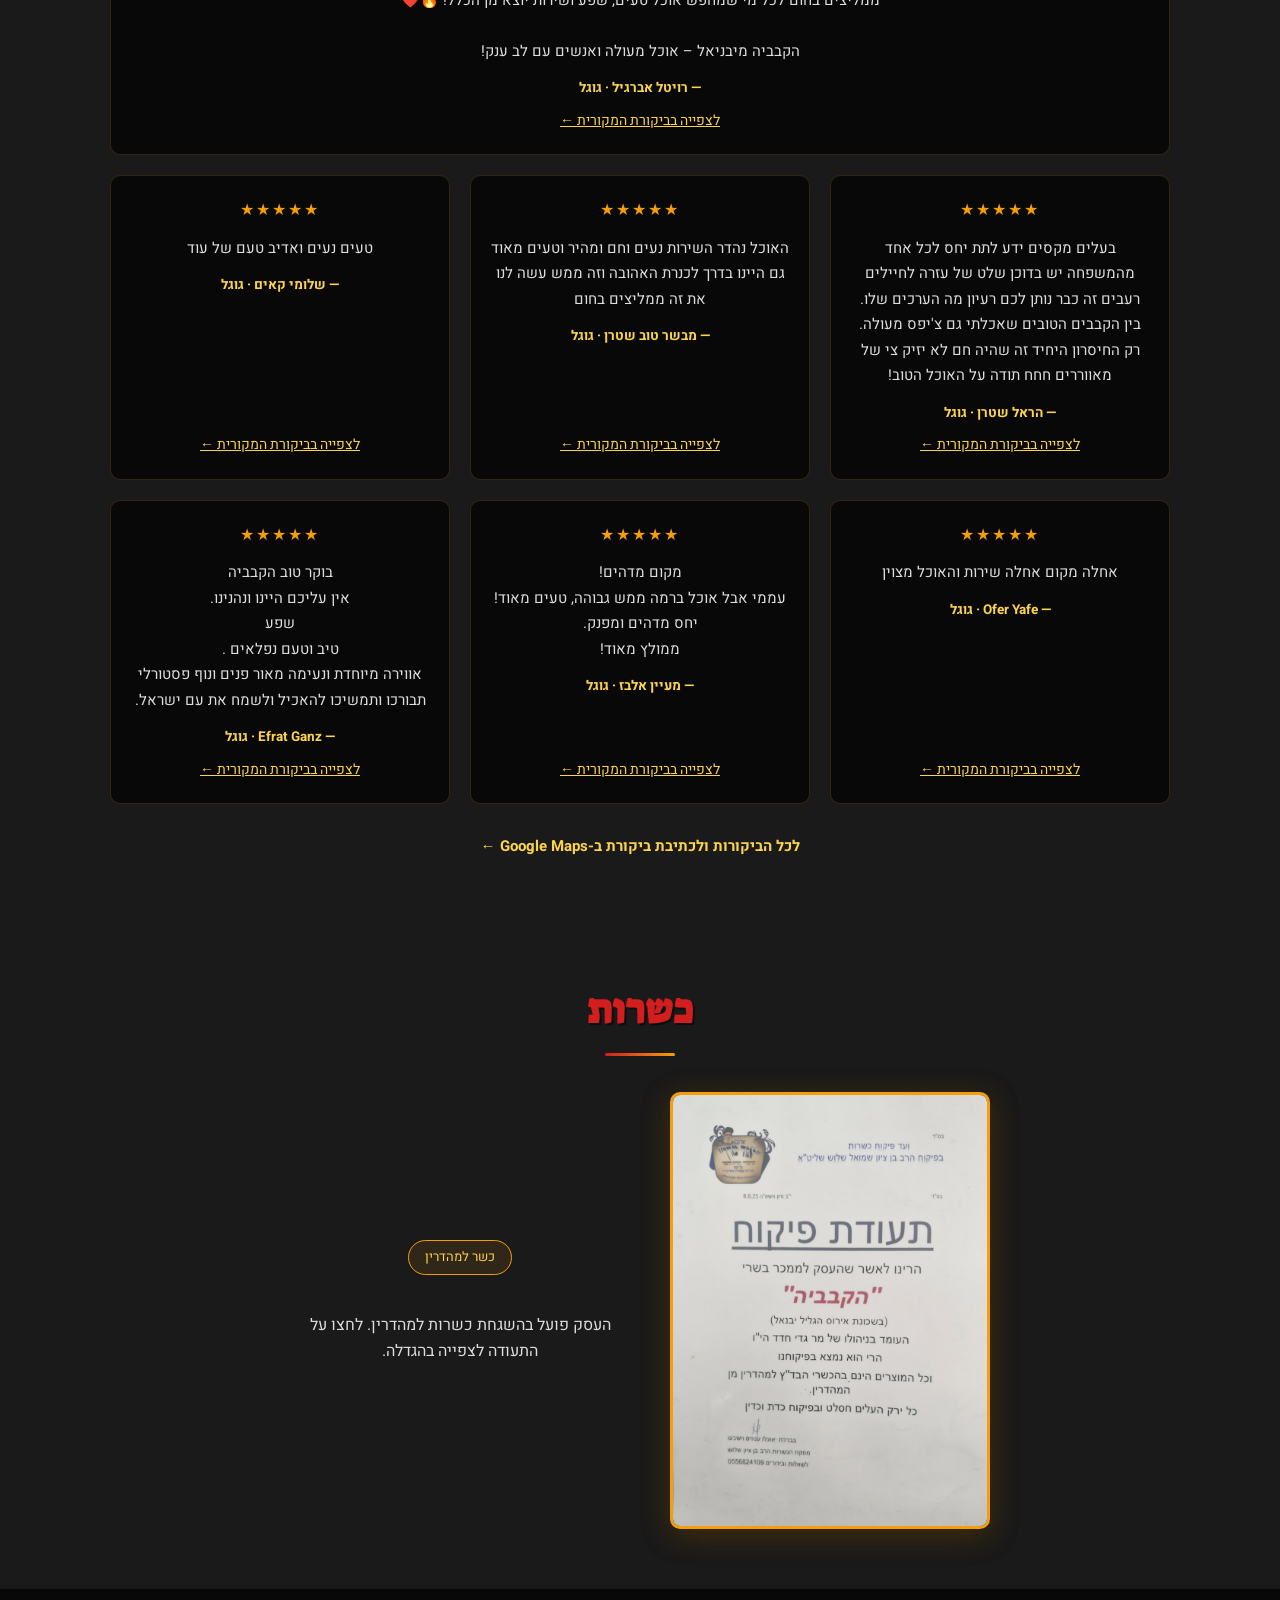
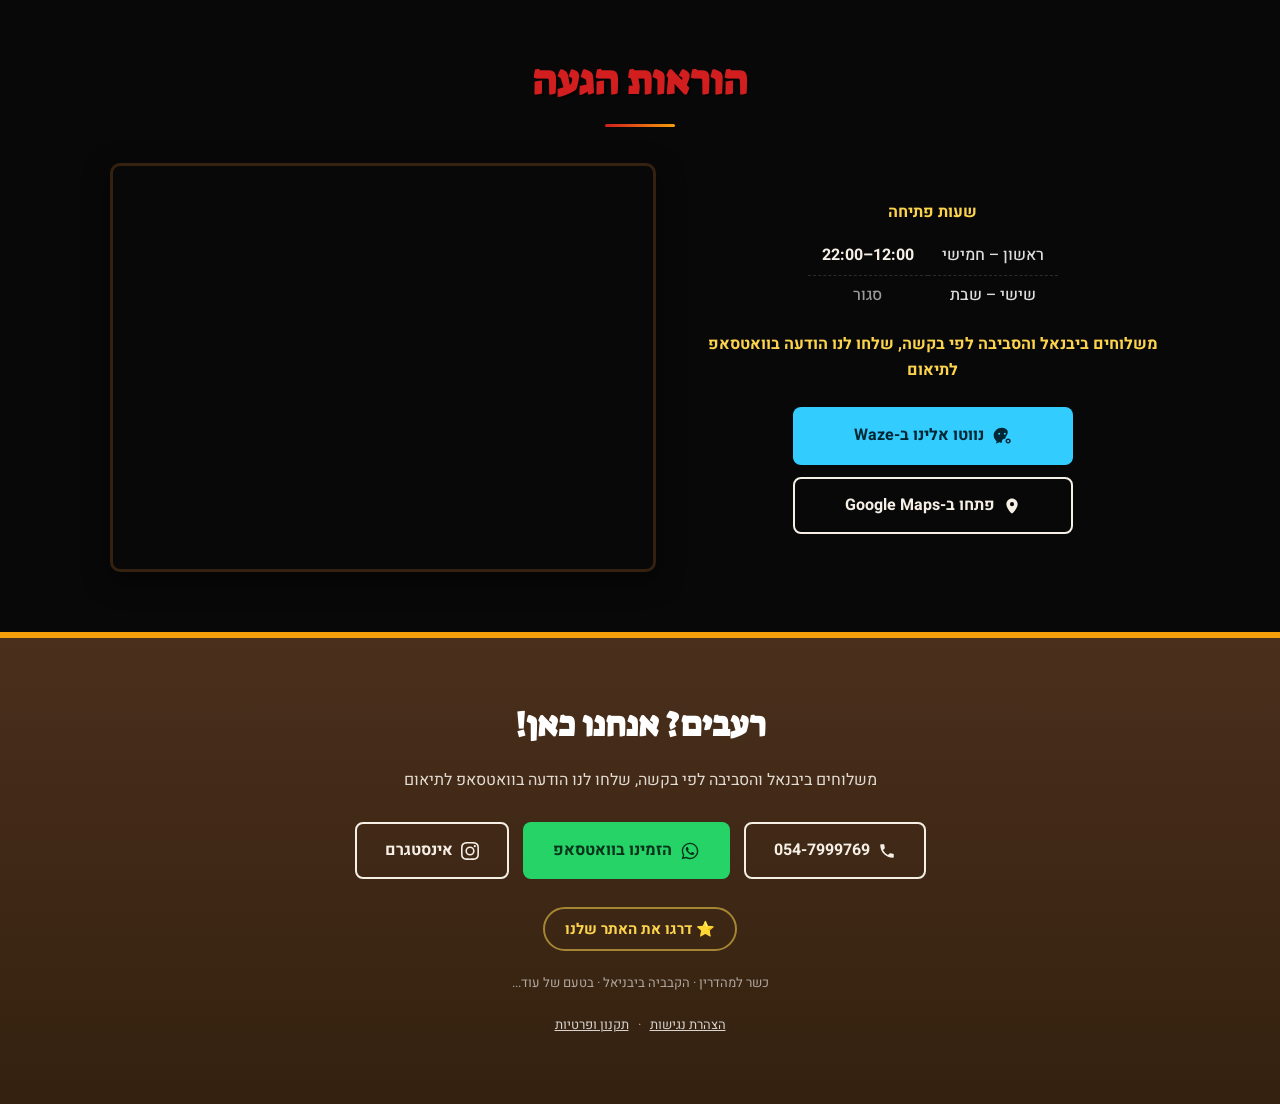
==== commit 24a2e8b5: "דירוג אימוג'י למנות, מתג אזל, דשבורד לבעלים, ביקורות מצילום מסך (Gemini), נוסח משלוחים חדש Co-Author" ====
--- a/index.html
+++ b/index.html
@@ -7,7 +7,7 @@
 <script>(function(){var l=location,c=window.KABABIA_CONFIG||{};var all=!!c.gateAll;if(all||/(^|[?&])edit(=|&|$)/.test(l.search)||l.hash==='#edit'){var h=document.documentElement;h.className+=' ed-gate';if(!all)setTimeout(function(){h.className=h.className.replace(' ed-gate','')},20000);}})();</script>
 <style>html.ed-gate,html.ed-gate body{background:#000!important}html.ed-gate body{visibility:hidden}html.ed-gate .ed-overlay{visibility:visible}</style>
 <title>הקבביה ביבניאל | בטעם של עוד...</title>
-<meta name="description" content="הקבביה ביבניאל - עגלת אוכל בשרית כשרה למהדרין. קבב, המבורגר, שניצל, חומוס ועוד. משלוחים ביבניאל והסביבה.">
+<meta name="description" content="הקבביה ביבניאל - עגלת אוכל בשרית כשרה למהדרין. קבב, המבורגר, שניצל, חומוס ועוד. משלוחים ביבנאל והסביבה לפי בקשה, שלחו לנו הודעה בוואטסאפ לתיאום.">
 <link rel="preconnect" href="https://fonts.googleapis.com">
 <link rel="preconnect" href="https://fonts.gstatic.com" crossorigin>
 <link href="https://fonts.googleapis.com/css2?family=Suez+One&family=Heebo:wght@400;500;700;900&display=swap" rel="stylesheet">
@@ -90,7 +90,7 @@
         </div>
         <div class="perk-card">
           <span class="perk-icon">🛵</span>
-          <span class="perk-title">משלוחים ביבניאל והסביבה</span>
+          <span class="perk-title">משלוחים ביבנאל והסביבה לפי בקשה, שלחו לנו הודעה בוואטסאפ לתיאום</span>
         </div>
       </div>
     </div>
@@ -373,6 +373,14 @@
       <a href="https://maps.app.goo.gl/tAdLXZcLzJYwA2XY7" target="_blank" rel="noopener" class="reviews-more">
         לכל הביקורות ולכתיבת ביקורת ב-Google Maps &larr;
       </a>
+    </div>
+  </section>
+
+  <!-- ביקורות שבעל העסק הוסיף מצילומי מסך של גוגל (נטען מהמסד, מוסתר כשאין) -->
+  <section class="reviews reviews-shots" id="reviews-google" hidden>
+    <div class="section-inner">
+      <h2 class="section-title">עוד ביקורות מגוגל</h2>
+      <div class="reviews-grid" id="reviews-shots-grid"></div>
     </div>
   </section>
 
@@ -405,7 +413,7 @@
             </tbody>
           </table>
           <div class="hours-notes" id="hours-notes" hidden></div>
-          <p><strong>משלוחים:</strong> ביבניאל והסביבה</p>
+          <p class="delivery-note">משלוחים ביבנאל והסביבה לפי בקשה, שלחו לנו הודעה בוואטסאפ לתיאום</p>
           <div class="location-actions">
             <a href="https://ul.waze.com/ul?venue_id=23265607.232721607.2099497&overview=yes&utm_campaign=default&utm_source=waze_website&utm_medium=lm_share_location" target="_blank" rel="noopener" class="btn btn-waze">
               <svg viewBox="0 0 24 24" width="20" height="20" fill="currentColor" aria-hidden="true"><path d="M12 2C6.48 2 2 6.11 2 11.2c0 2.85 1.4 5.39 3.6 7.08-.06.53-.24 1.42-.79 2.29-.1.16.02.36.21.34 1.06-.13 2.4-.5 3.42-1.29.82.22 1.69.34 2.56.34.4 0 .79-.02 1.17-.07-.24-.44-.37-.94-.37-1.47 0-1.77 1.5-3.2 3.35-3.2.28 0 .55.03.81.1.24-.63.37-1.31.37-2.02C22 6.11 17.52 2 12 2zM8.6 10.4a1.2 1.2 0 1 1 0-2.4 1.2 1.2 0 0 1 0 2.4zm6.8 0a1.2 1.2 0 1 1 0-2.4 1.2 1.2 0 0 1 0 2.4zm-6.9 2.6c.4 1.5 1.85 2.6 3.5 2.6s3.1-1.1 3.5-2.6H8.5zM19.35 15c-1.75 0-3.15 1.34-3.15 3s1.4 3 3.15 3 3.15-1.34 3.15-3-1.4-3-3.15-3zm0 4.2c-.72 0-1.3-.54-1.3-1.2s.58-1.2 1.3-1.2 1.3.54 1.3 1.2-.58 1.2-1.3 1.2z"/></svg>
@@ -434,7 +442,7 @@
 <footer class="site-footer" id="contact">
   <div class="section-inner footer-inner">
     <h2 class="footer-title">רעבים? אנחנו כאן!</h2>
-    <p class="footer-sub">משלוחים ביבניאל והסביבה</p>
+    <p class="footer-sub">משלוחים ביבנאל והסביבה לפי בקשה, שלחו לנו הודעה בוואטסאפ לתיאום</p>
     <div class="footer-actions">
       <a href="tel:0547999769" class="btn btn-outline">
         <svg viewBox="0 0 24 24" width="18" height="18" fill="currentColor" aria-hidden="true"><path d="M6.62 10.79a15.05 15.05 0 0 0 6.59 6.59l2.2-2.2a1 1 0 0 1 1.02-.24c1.12.37 2.33.57 3.57.57a1 1 0 0 1 1 1V20a1 1 0 0 1-1 1C10.61 21 3 13.39 3 4a1 1 0 0 1 1-1h3.5a1 1 0 0 1 1 1c0 1.24.2 2.45.57 3.57a1 1 0 0 1-.25 1.02l-2.2 2.2z"/></svg>
@@ -493,6 +501,7 @@
 <script src="menu.js"></script>
 <script src="hours.js"></script>
 <script src="feedback.js"></script>
+<script src="track.js"></script>
 
 <script>
 /* סרטונים: לופ מושתק תמיד; שמע מופעל רק בלחיצה על הכפתור,
--- a/style.css
+++ b/style.css
@@ -1066,3 +1066,76 @@
 .fb-thanks { margin: 6px 0; text-align: center; color: #fff; font-weight: 700; font-size: 17px; }
 /* בעל העסק במצב עריכה לא צריך את התיבה הציבורית */
 body.ed-on .fb-box { display: none; }
+
+/* ---------- משלוחים ---------- */
+.delivery-note { font-weight: 700; color: var(--gold-light); }
+
+/* ---------- תגיות מנה: מובילות / אזל ---------- */
+.dish-tags { display: flex; flex-wrap: wrap; gap: 6px; align-items: center; }
+.dish-top {
+  display: inline-block;
+  padding: 1px 10px;
+  border-radius: 999px;
+  background: linear-gradient(90deg, var(--gold), var(--gold-light));
+  color: #2b1a00;
+  font-weight: 900;
+  font-size: 14px;
+  line-height: 1.6;
+}
+.dish-tag.is-soldout { background: #5a5a5a; color: #fff; letter-spacing: .5px; }
+
+/* מנה שאזלה: נשארת בתפריט, באפור */
+.menu-dish.is-soldout { border-color: #333; }
+.menu-dish.is-soldout .menu-dish-img { filter: grayscale(1); opacity: .55; }
+.menu-dish.is-soldout .menu-dish-name,
+.menu-dish.is-soldout .price,
+.menu-dish.is-soldout .price-options { color: #8a8a8a; opacity: .8; }
+.menu-dish.is-soldout:hover { transform: none; border-color: #333; }
+.menu-list li.is-soldout > span:first-child,
+.menu-list li.is-soldout .price { color: #8a8a8a; }
+
+/* ---------- דירוג אימוג'י ---------- */
+.dish-rate {
+  display: flex;
+  flex-wrap: wrap;
+  align-items: center;
+  gap: 4px 8px;
+  margin-top: 2px;
+}
+.dish-rate-q { font-size: 13.5px; color: #a79f93; }
+.dish-rate-faces { display: inline-flex; gap: 2px; }
+.dish-rate-btn {
+  width: 38px; height: 38px;
+  border: 0; border-radius: 50%;
+  background: transparent;
+  font-size: 22px; line-height: 1;
+  cursor: pointer;
+  filter: grayscale(.6); opacity: .8;
+  transition: transform .15s, filter .15s, opacity .15s;
+}
+.dish-rate-btn:hover, .dish-rate-btn:focus-visible { filter: none; opacity: 1; transform: scale(1.18); outline: none; background: rgba(245,158,11,.12); }
+.dish-rate-thanks { font-size: 14px; color: var(--gold-light); font-weight: 700; }
+.dish-rate.is-asking { flex-direction: column; align-items: stretch; gap: 6px; width: 100%; }
+.dish-rate-chosen { font-size: 24px; line-height: 1; }
+.dish-rate-label { font-size: 14px; color: var(--cream); }
+.dish-rate-text {
+  width: 100%;
+  font: 15px 'Heebo', sans-serif;
+  color: var(--cream);
+  background: var(--black);
+  border: 1px solid rgba(245,158,11,.45);
+  border-radius: 8px;
+  padding: 8px 10px;
+  resize: vertical;
+}
+.dish-rate-actions { display: flex; gap: 8px; }
+.dish-rate-send, .dish-rate-skip {
+  min-height: 38px; padding: 0 14px; border-radius: 8px; cursor: pointer;
+  font: 700 14.5px 'Heebo', sans-serif;
+}
+.dish-rate-send { background: var(--gold); color: #2b1a00; border: 0; }
+.dish-rate-skip { background: transparent; color: #cfc7ba; border: 1px solid #5a5045; }
+
+/* ---------- ביקורות מצילומי מסך ---------- */
+.reviews-shots { background: var(--black); }
+.reviews-shots .review-card { background: var(--charcoal); }
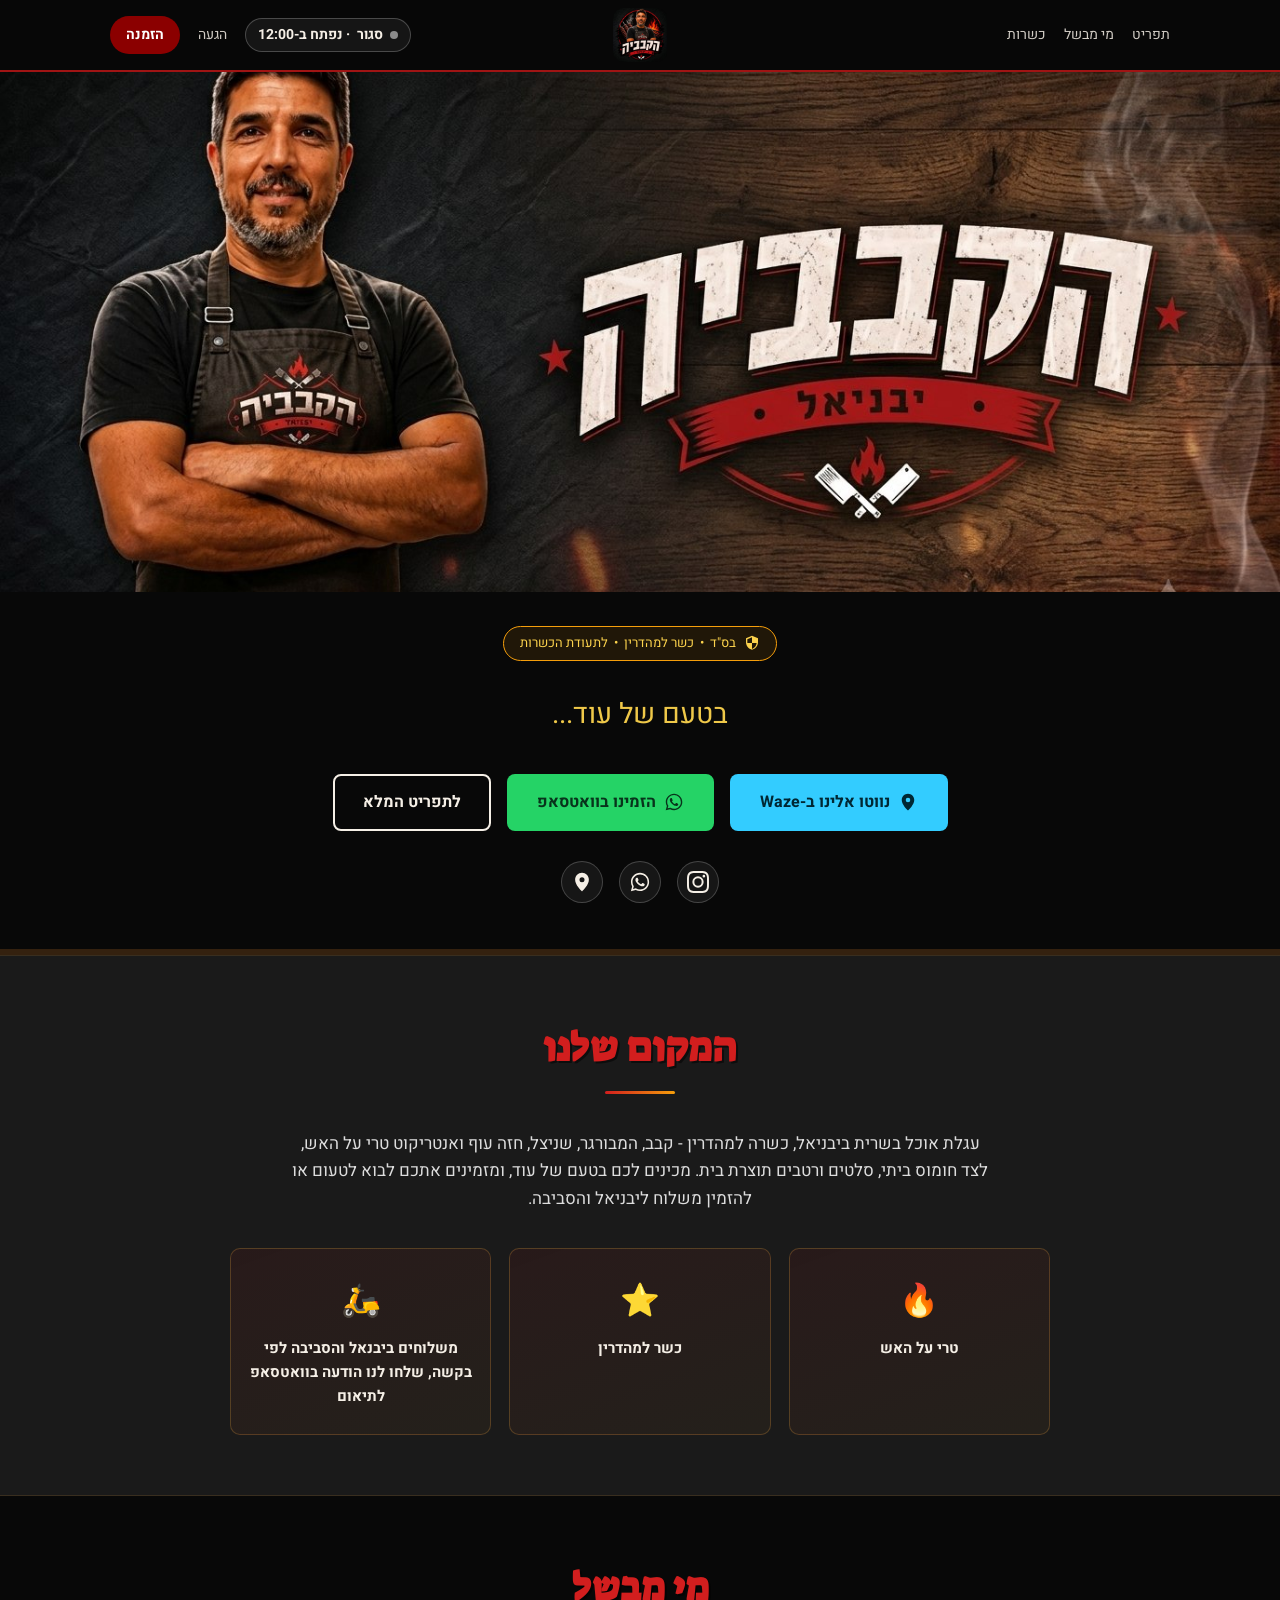
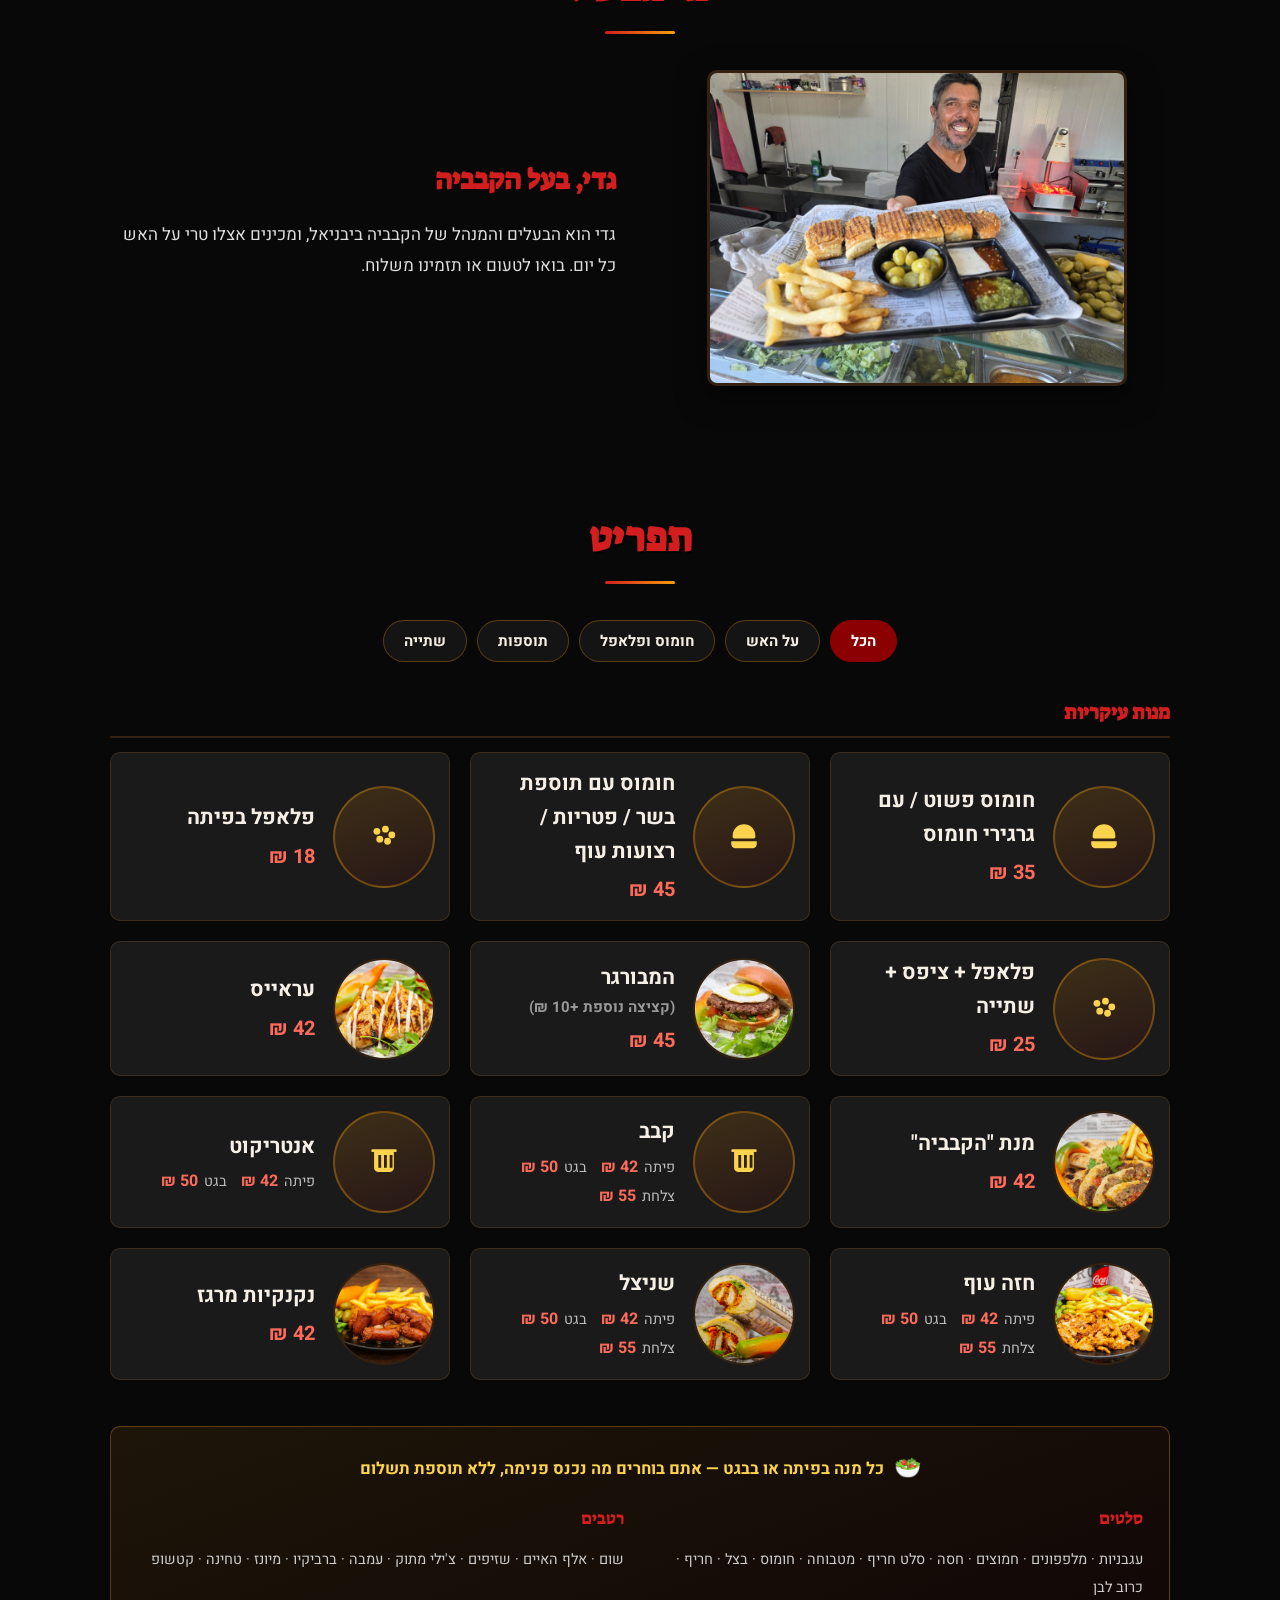
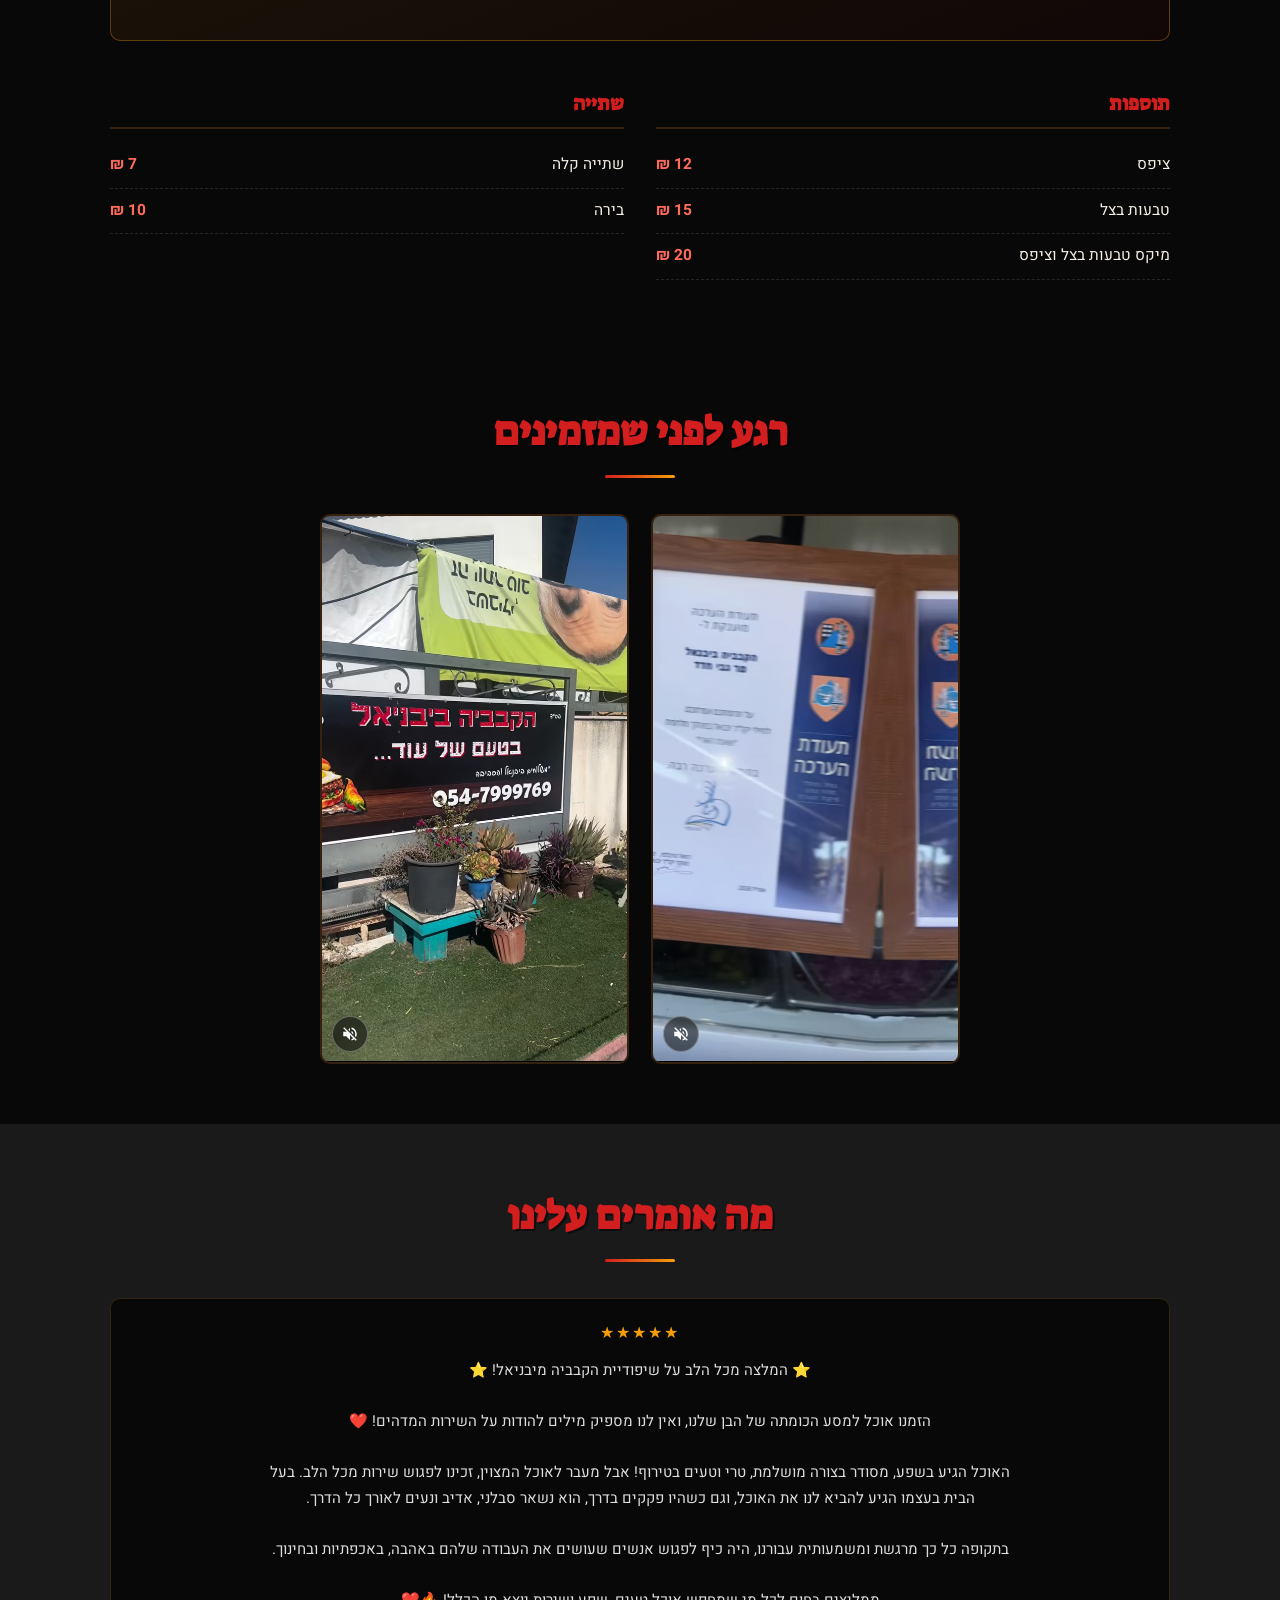
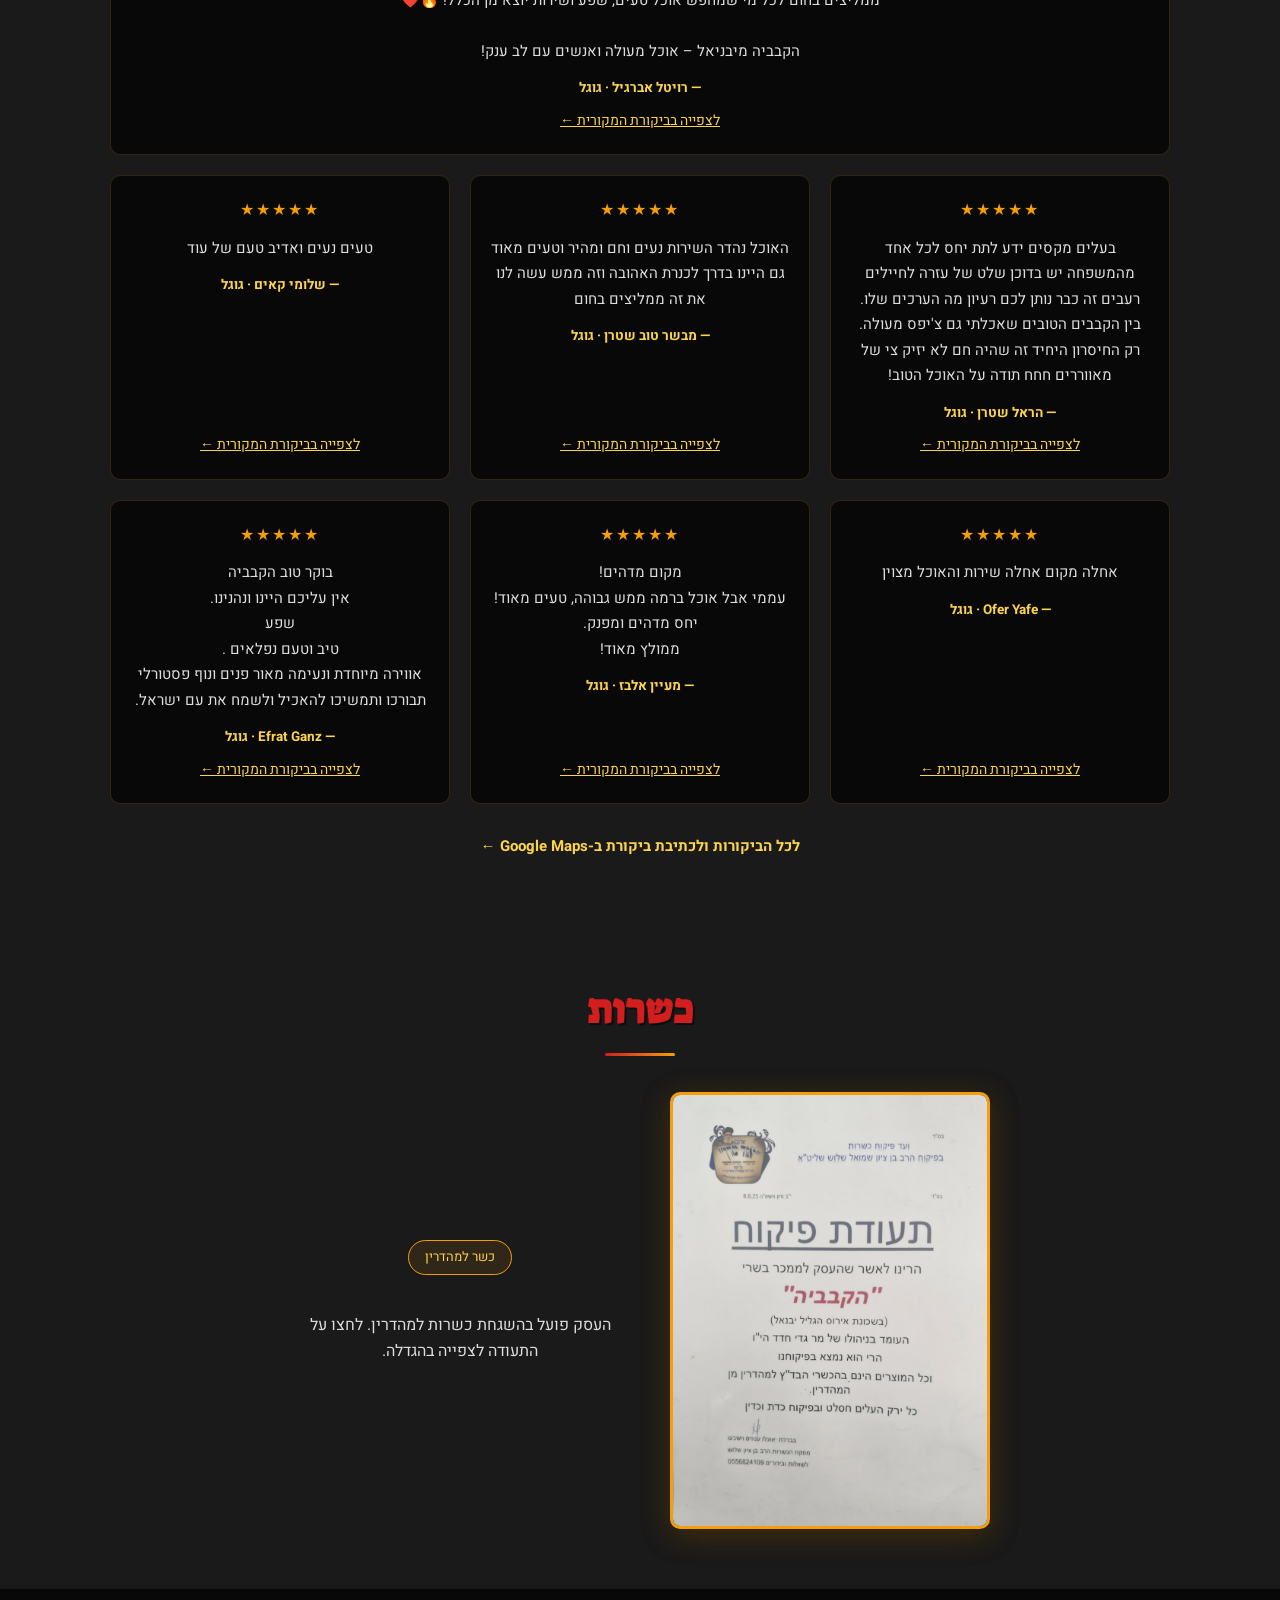
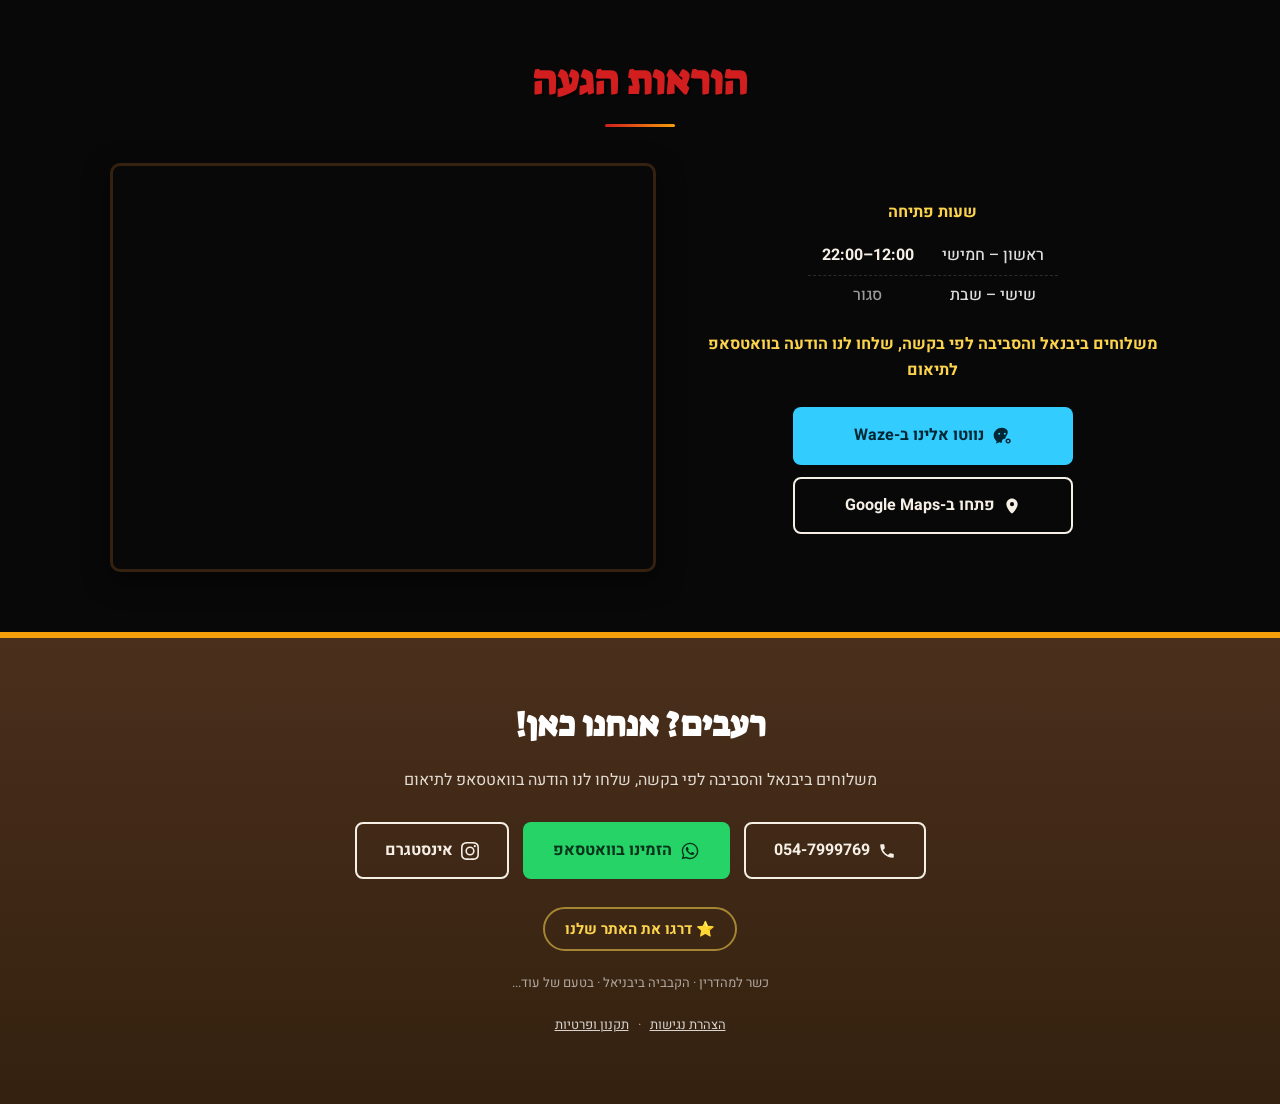
==== commit f01fe0db: "מספר גרסה לקבצים כדי שעדכונים יופיעו מיד בדפדפן Co-Authored-By: Claude Opus 5.5 <noreply@anthropic.c" ====
--- a/index.html
+++ b/index.html
@@ -3,7 +3,7 @@
 <head>
 <meta charset="UTF-8">
 <meta name="viewport" content="width=device-width, initial-scale=1.0">
-<script src="config.js"></script>
+<script src="config.js?v=20261126b"></script>
 <script>(function(){var l=location,c=window.KABABIA_CONFIG||{};var all=!!c.gateAll;if(all||/(^|[?&])edit(=|&|$)/.test(l.search)||l.hash==='#edit'){var h=document.documentElement;h.className+=' ed-gate';if(!all)setTimeout(function(){h.className=h.className.replace(' ed-gate','')},20000);}})();</script>
 <style>html.ed-gate,html.ed-gate body{background:#000!important}html.ed-gate body{visibility:hidden}html.ed-gate .ed-overlay{visibility:visible}</style>
 <title>הקבביה ביבניאל | בטעם של עוד...</title>
@@ -11,7 +11,7 @@
 <link rel="preconnect" href="https://fonts.googleapis.com">
 <link rel="preconnect" href="https://fonts.gstatic.com" crossorigin>
 <link href="https://fonts.googleapis.com/css2?family=Suez+One&family=Heebo:wght@400;500;700;900&display=swap" rel="stylesheet">
-<link rel="stylesheet" href="style.css">
+<link rel="stylesheet" href="style.css?v=20261126b">
 </head>
 <body>
 
@@ -497,11 +497,11 @@
   </a>
 </nav>
 
-<script src="data.js"></script>
-<script src="menu.js"></script>
-<script src="hours.js"></script>
-<script src="feedback.js"></script>
-<script src="track.js"></script>
+<script src="data.js?v=20261126b"></script>
+<script src="menu.js?v=20261126b"></script>
+<script src="hours.js?v=20261126b"></script>
+<script src="feedback.js?v=20261126b"></script>
+<script src="track.js?v=20261126b"></script>
 
 <script>
 /* סרטונים: לופ מושתק תמיד; שמע מופעל רק בלחיצה על הכפתור,
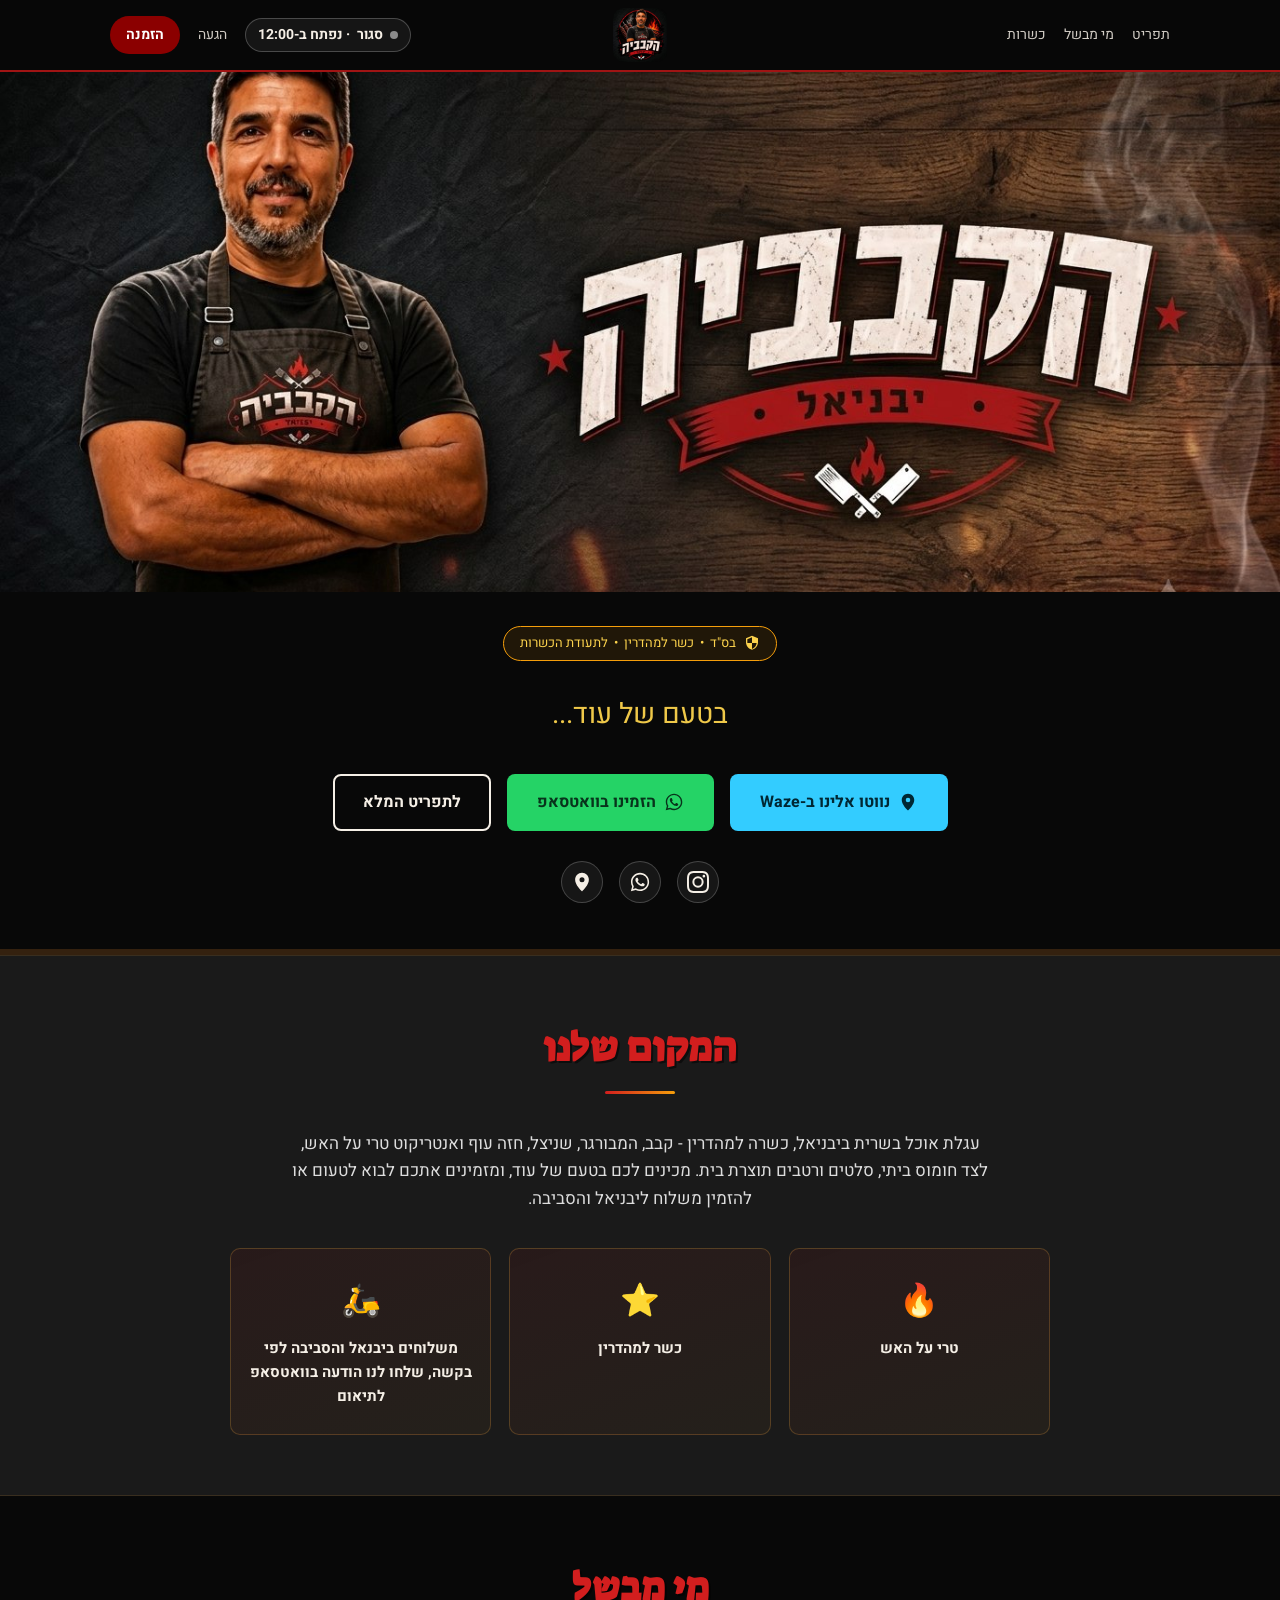
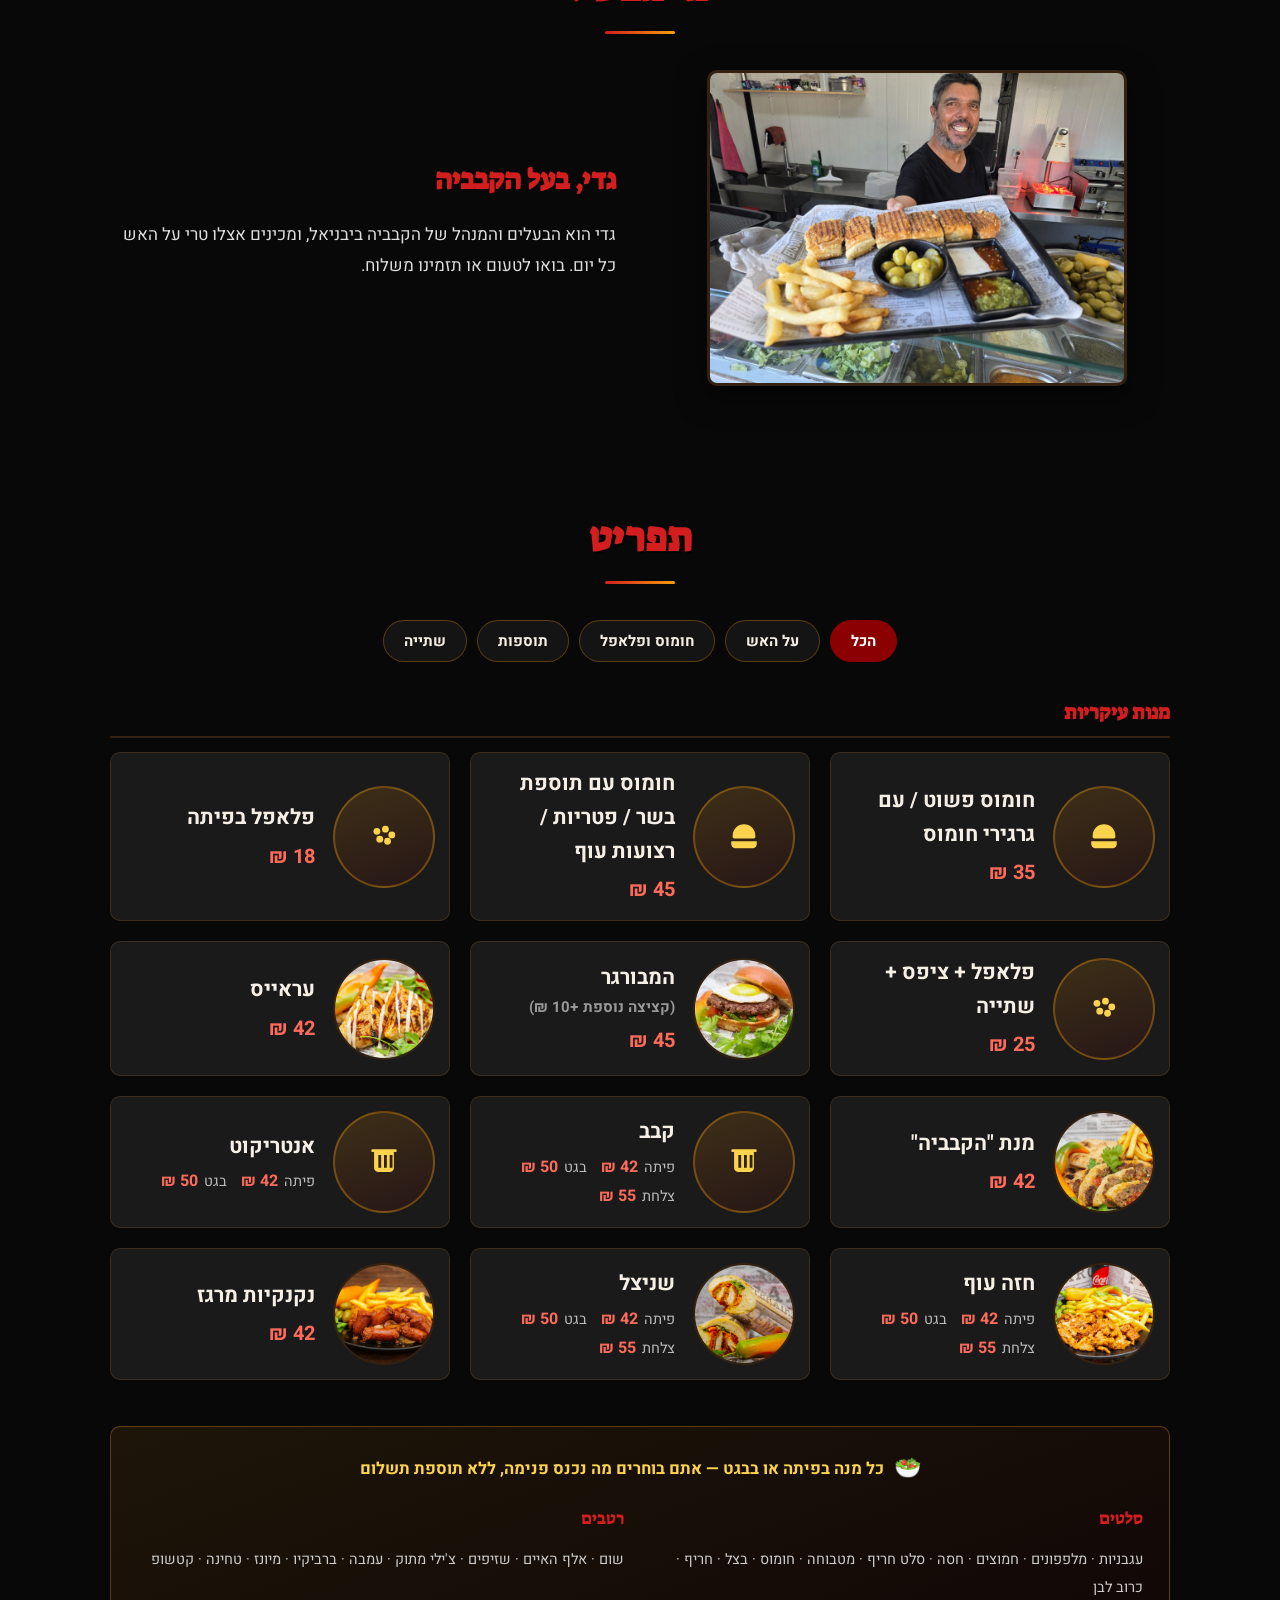
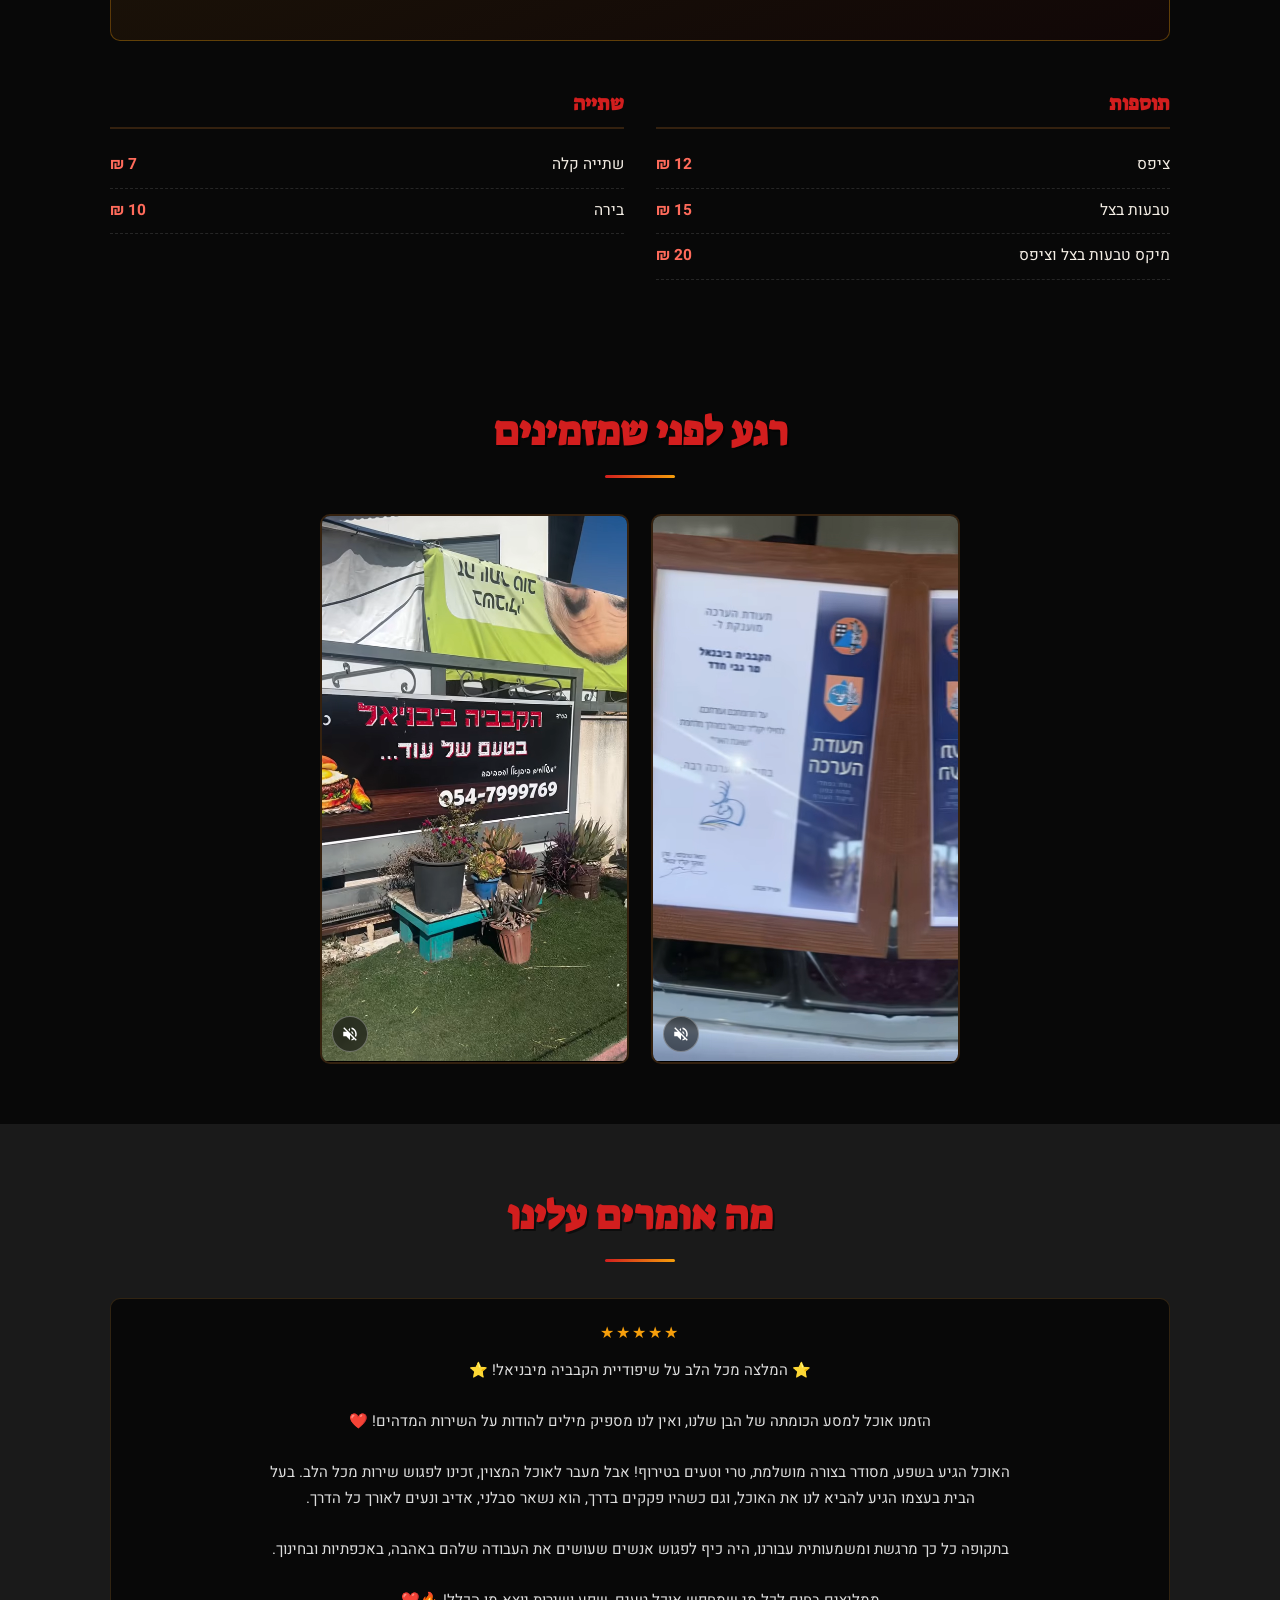
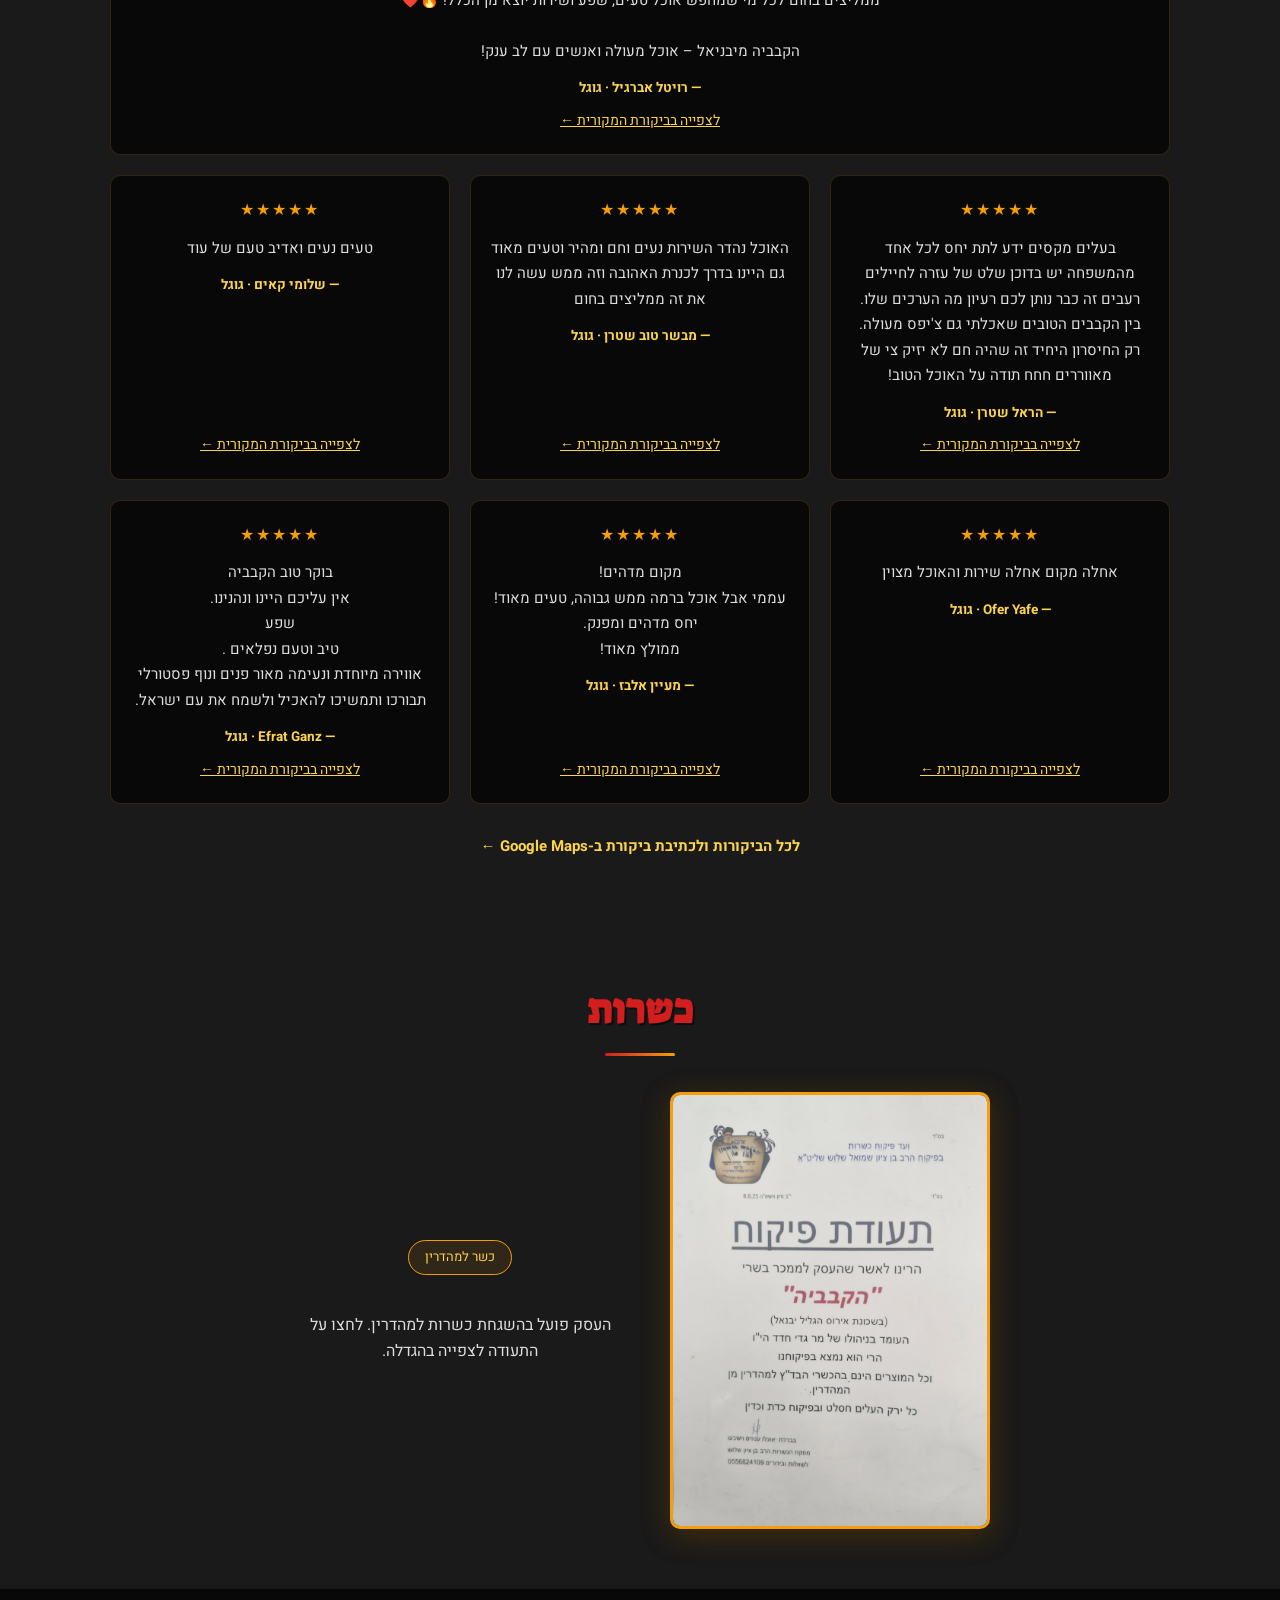
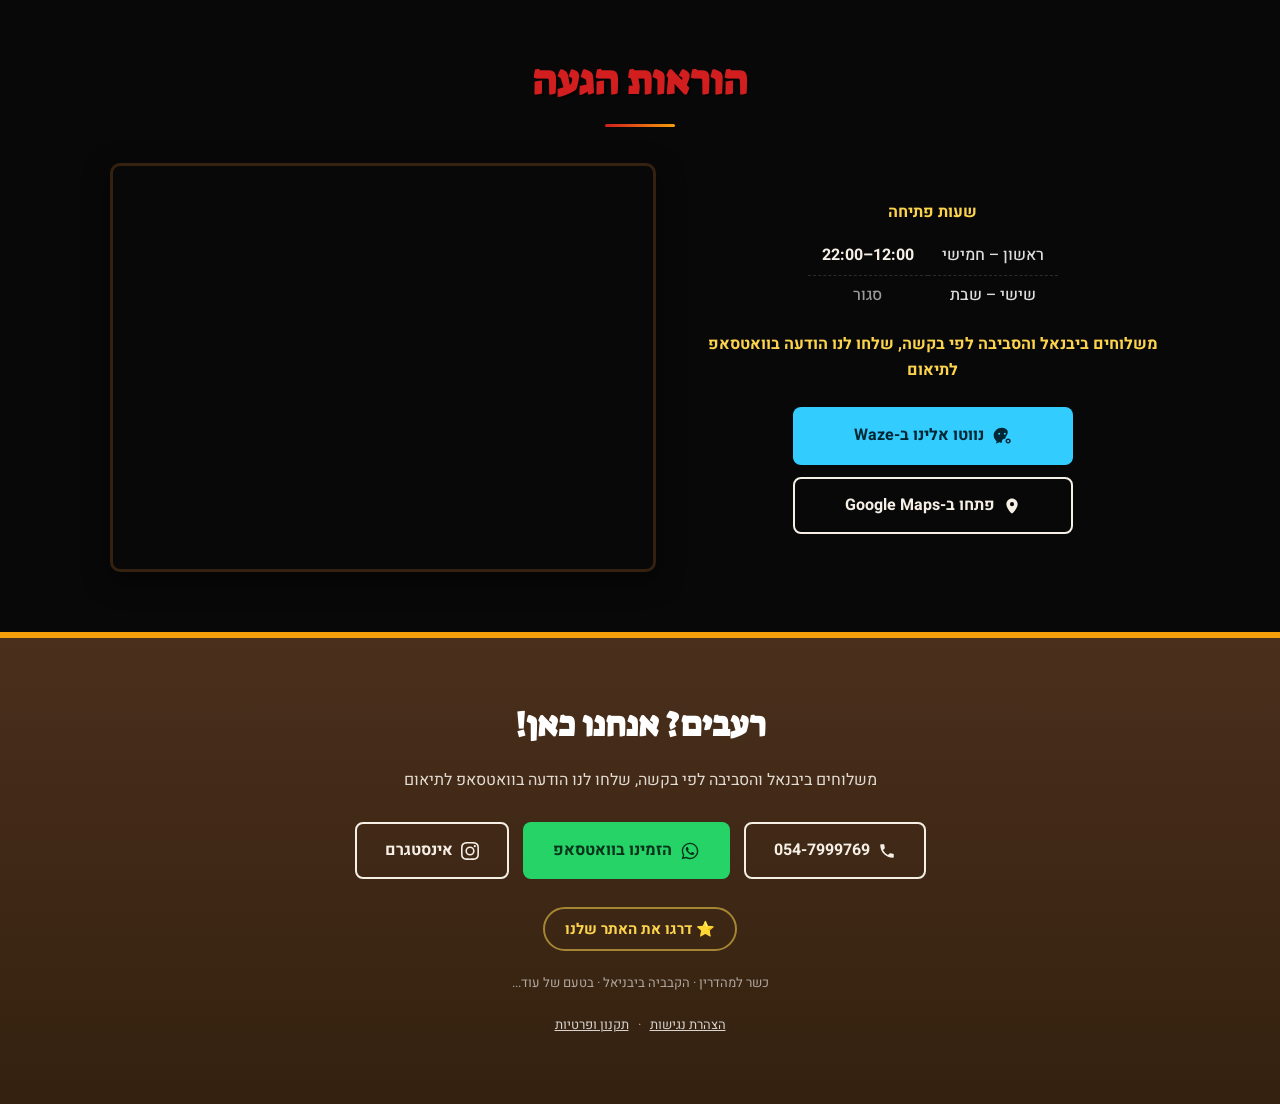
==== commit 4c941803: "עריכה: הוספת ביקורת רק מצילום מסך (הוסר הטופס הידני) Co-Authored-By: Claude Opus 5.5 <noreply@anthro" ====
--- a/index.html
+++ b/index.html
@@ -3,7 +3,7 @@
 <head>
 <meta charset="UTF-8">
 <meta name="viewport" content="width=device-width, initial-scale=1.0">
-<script src="config.js?v=20261126b"></script>
+<script src="config.js?v=20261126c"></script>
 <script>(function(){var l=location,c=window.KABABIA_CONFIG||{};var all=!!c.gateAll;if(all||/(^|[?&])edit(=|&|$)/.test(l.search)||l.hash==='#edit'){var h=document.documentElement;h.className+=' ed-gate';if(!all)setTimeout(function(){h.className=h.className.replace(' ed-gate','')},20000);}})();</script>
 <style>html.ed-gate,html.ed-gate body{background:#000!important}html.ed-gate body{visibility:hidden}html.ed-gate .ed-overlay{visibility:visible}</style>
 <title>הקבביה ביבניאל | בטעם של עוד...</title>
@@ -11,7 +11,7 @@
 <link rel="preconnect" href="https://fonts.googleapis.com">
 <link rel="preconnect" href="https://fonts.gstatic.com" crossorigin>
 <link href="https://fonts.googleapis.com/css2?family=Suez+One&family=Heebo:wght@400;500;700;900&display=swap" rel="stylesheet">
-<link rel="stylesheet" href="style.css?v=20261126b">
+<link rel="stylesheet" href="style.css?v=20261126c">
 </head>
 <body>
 
@@ -497,11 +497,11 @@
   </a>
 </nav>
 
-<script src="data.js?v=20261126b"></script>
-<script src="menu.js?v=20261126b"></script>
-<script src="hours.js?v=20261126b"></script>
-<script src="feedback.js?v=20261126b"></script>
-<script src="track.js?v=20261126b"></script>
+<script src="data.js?v=20261126c"></script>
+<script src="menu.js?v=20261126c"></script>
+<script src="hours.js?v=20261126c"></script>
+<script src="feedback.js?v=20261126c"></script>
+<script src="track.js?v=20261126c"></script>
 
 <script>
 /* סרטונים: לופ מושתק תמיד; שמע מופעל רק בלחיצה על הכפתור,
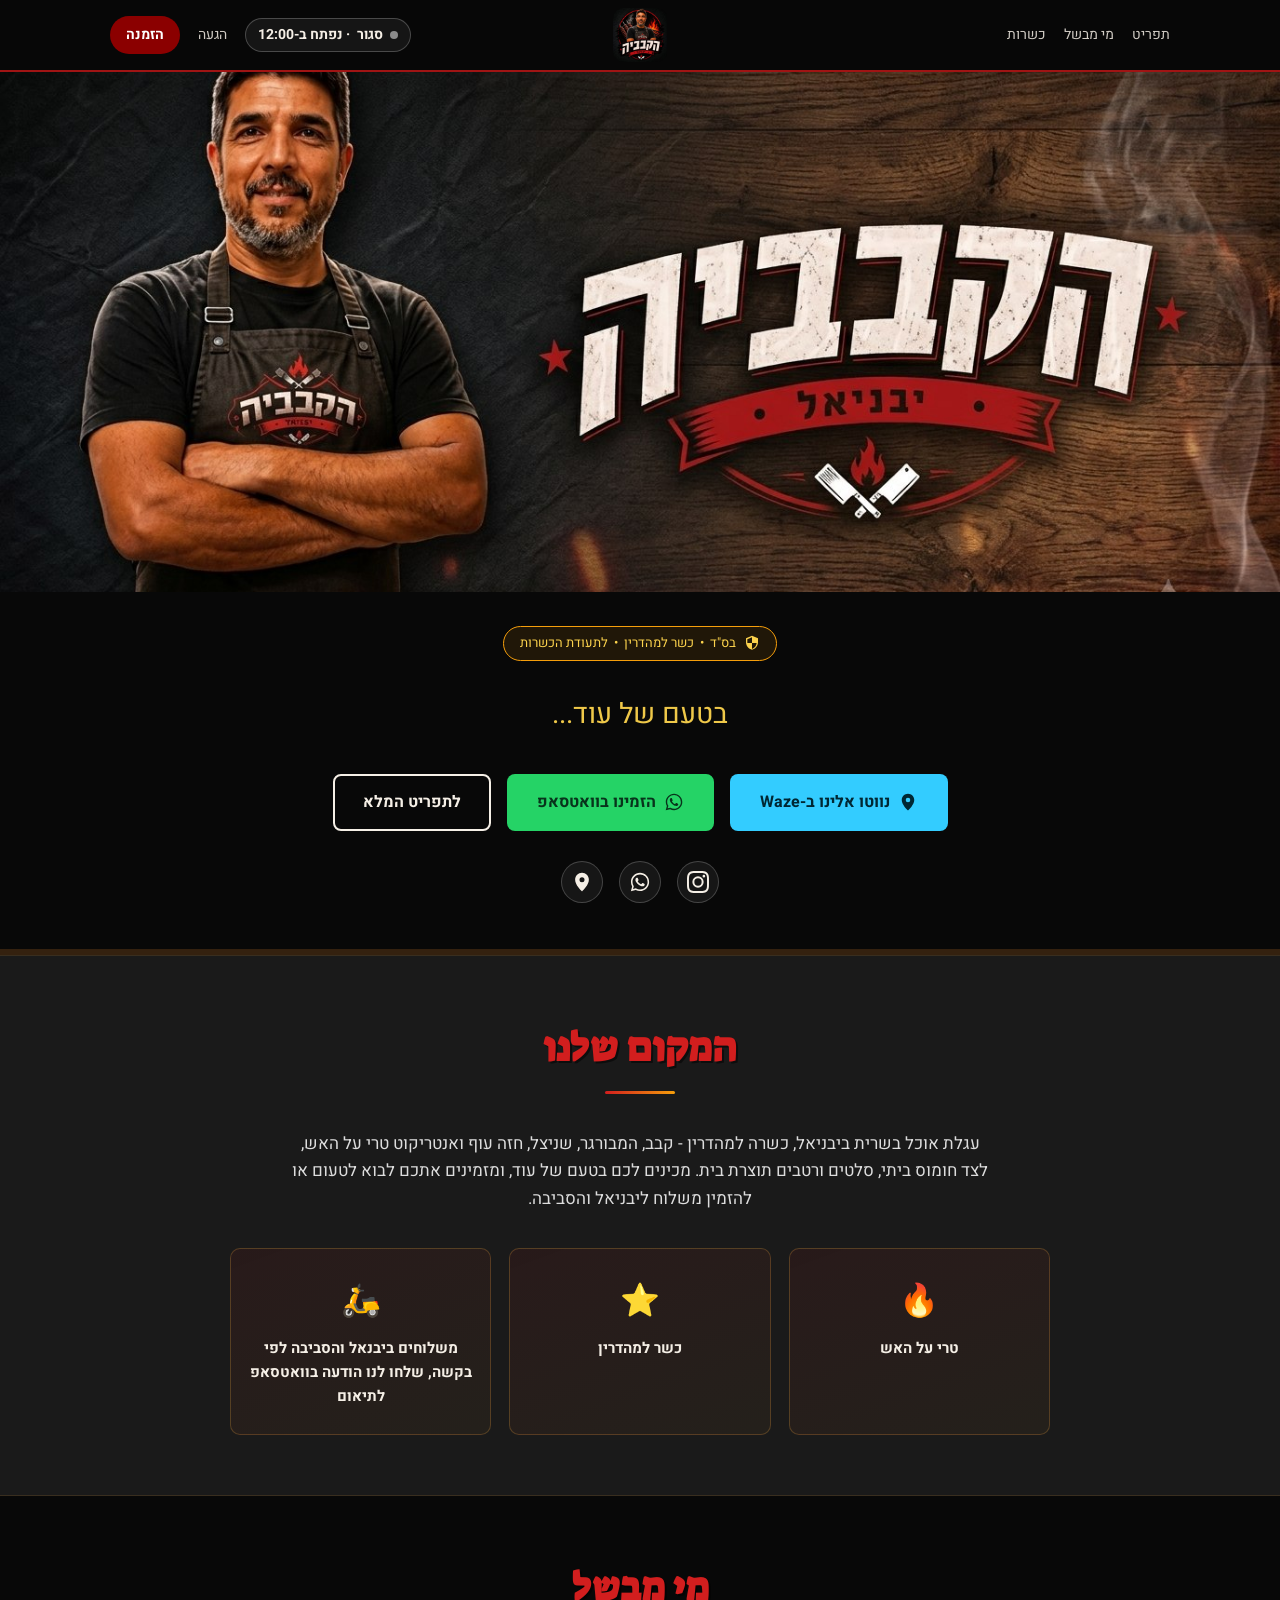
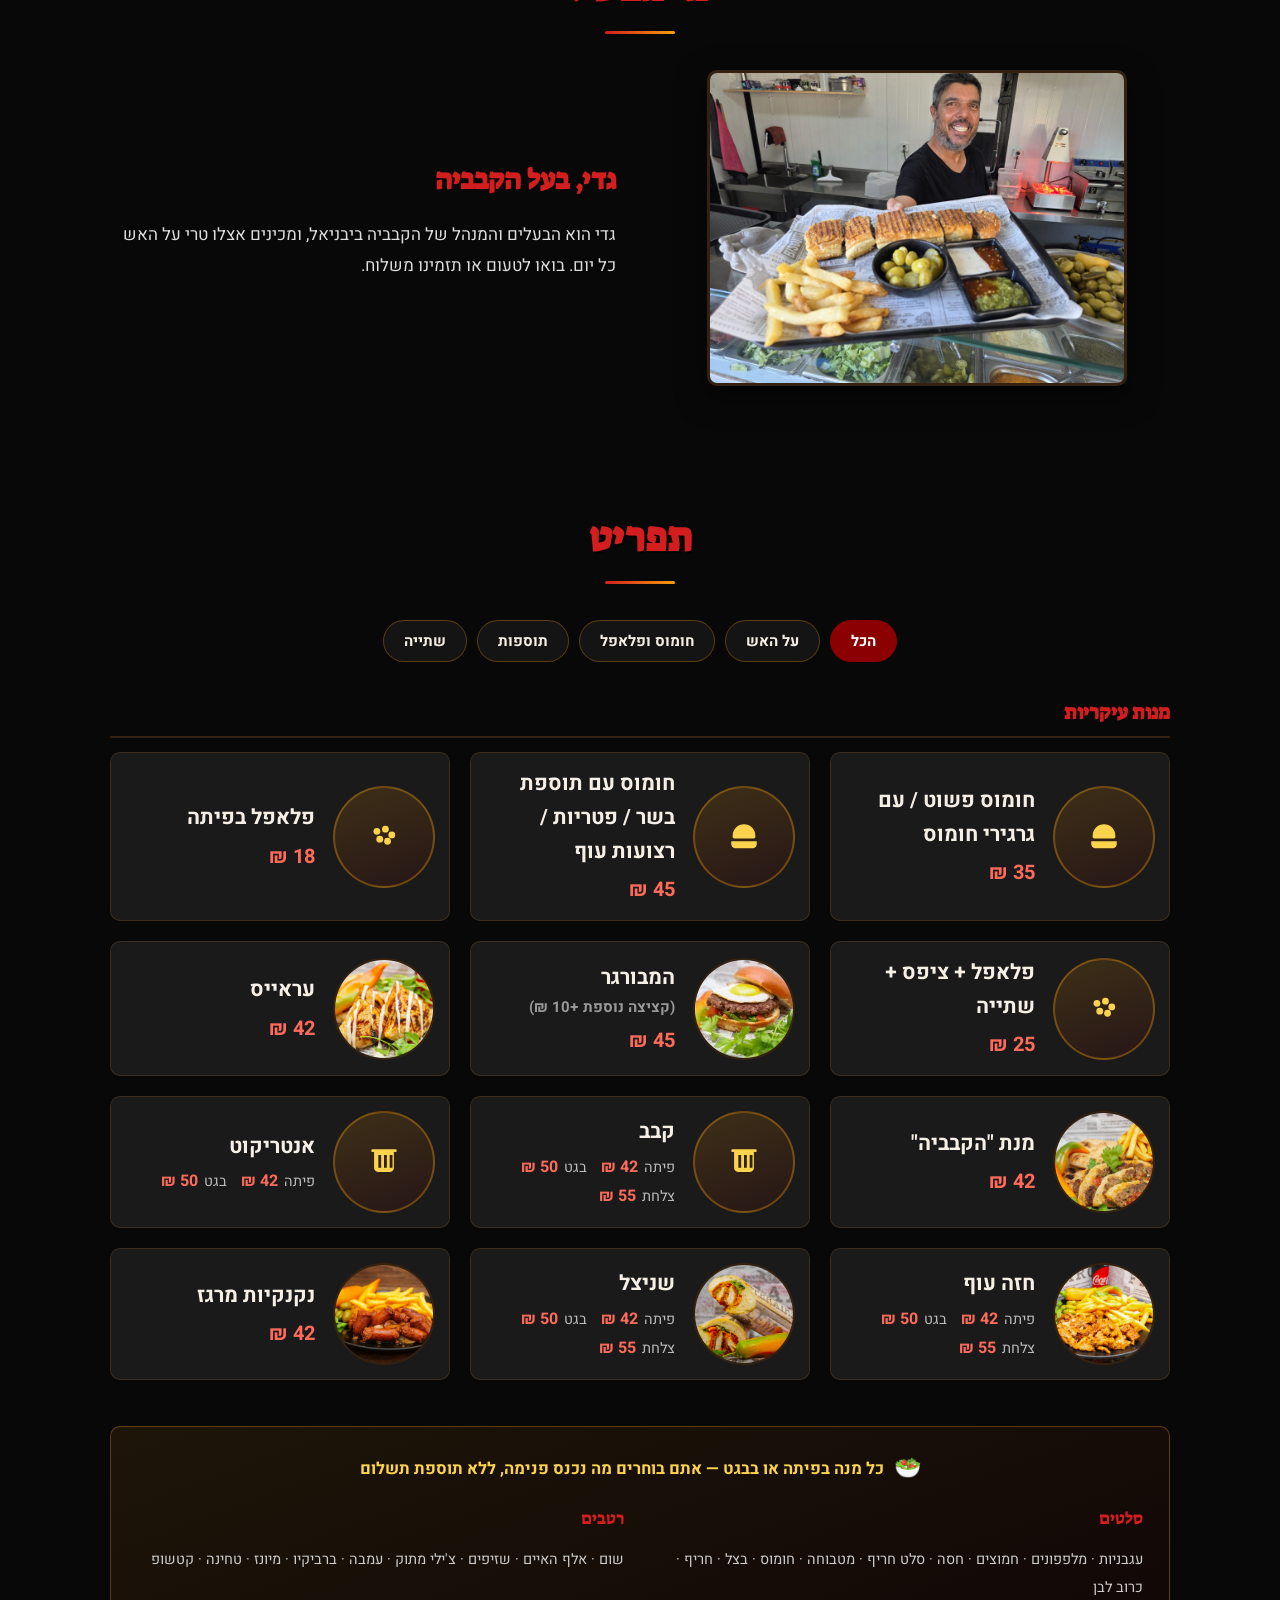
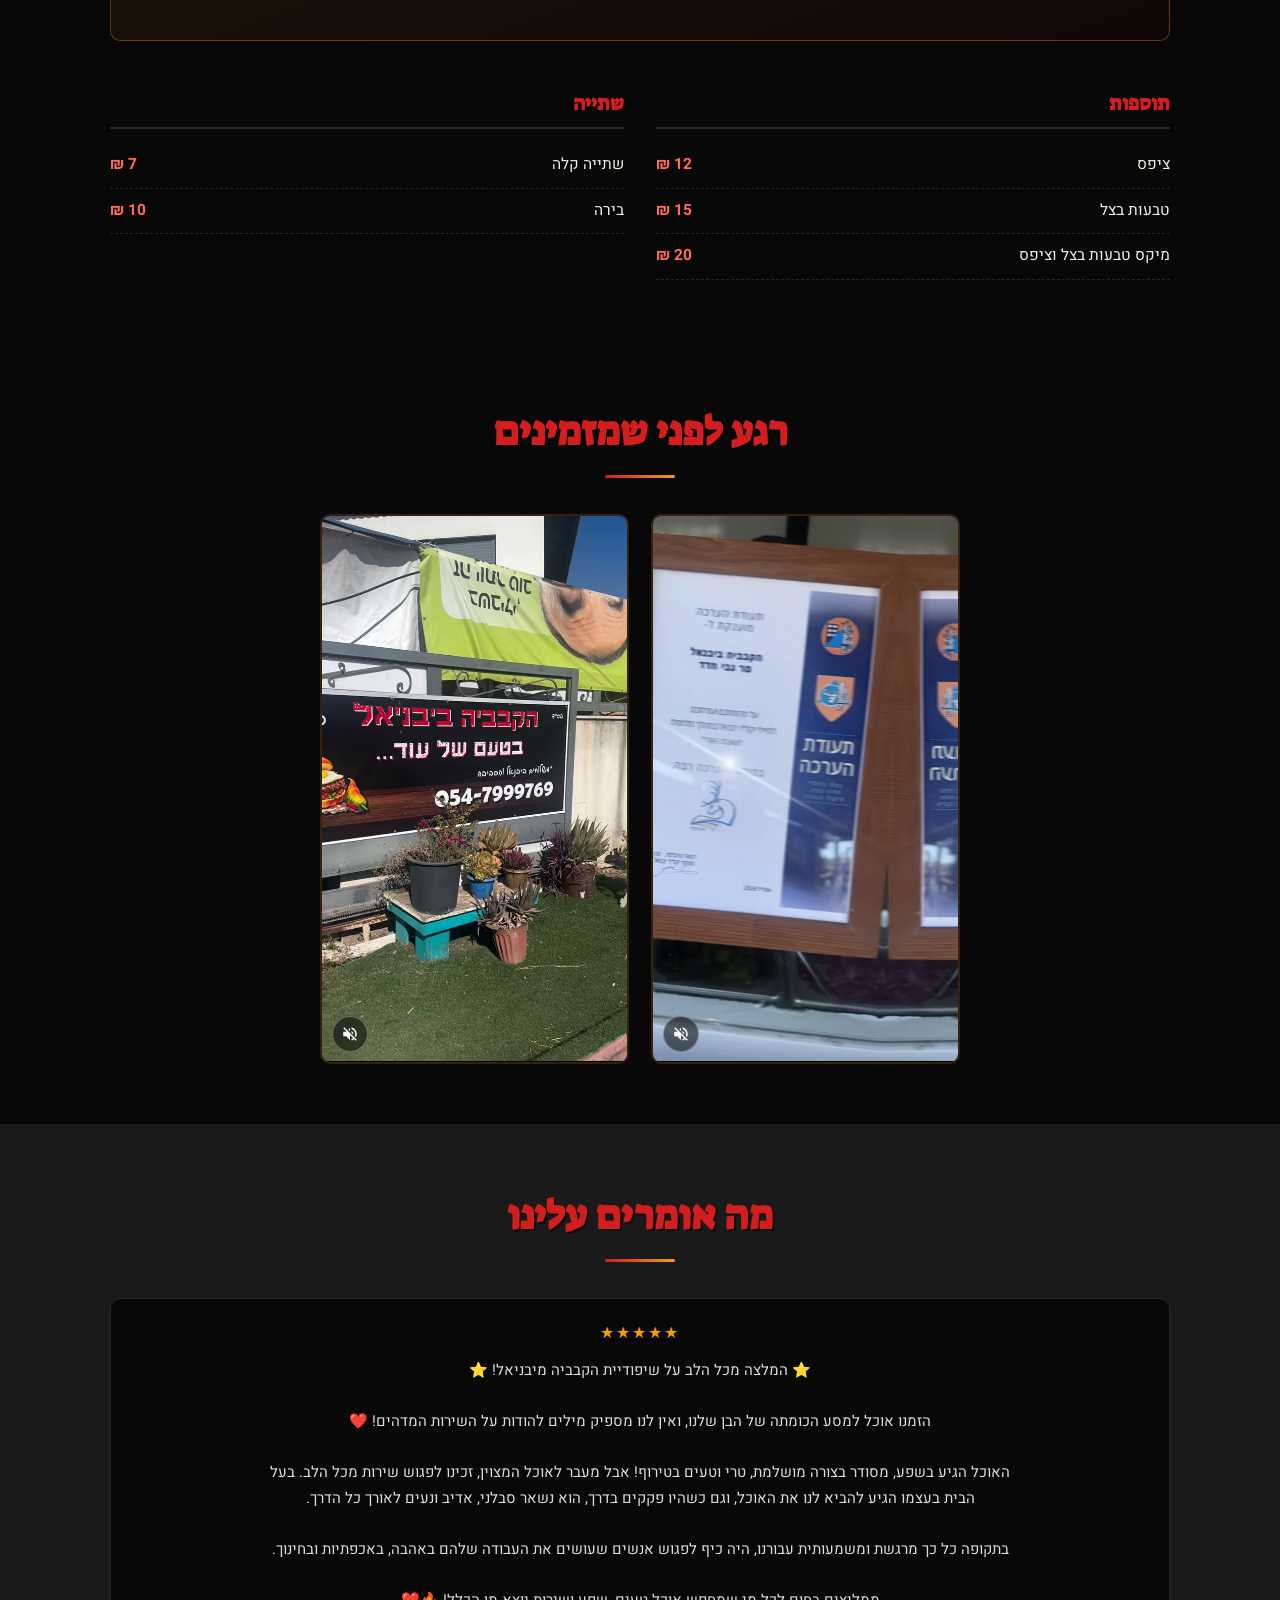
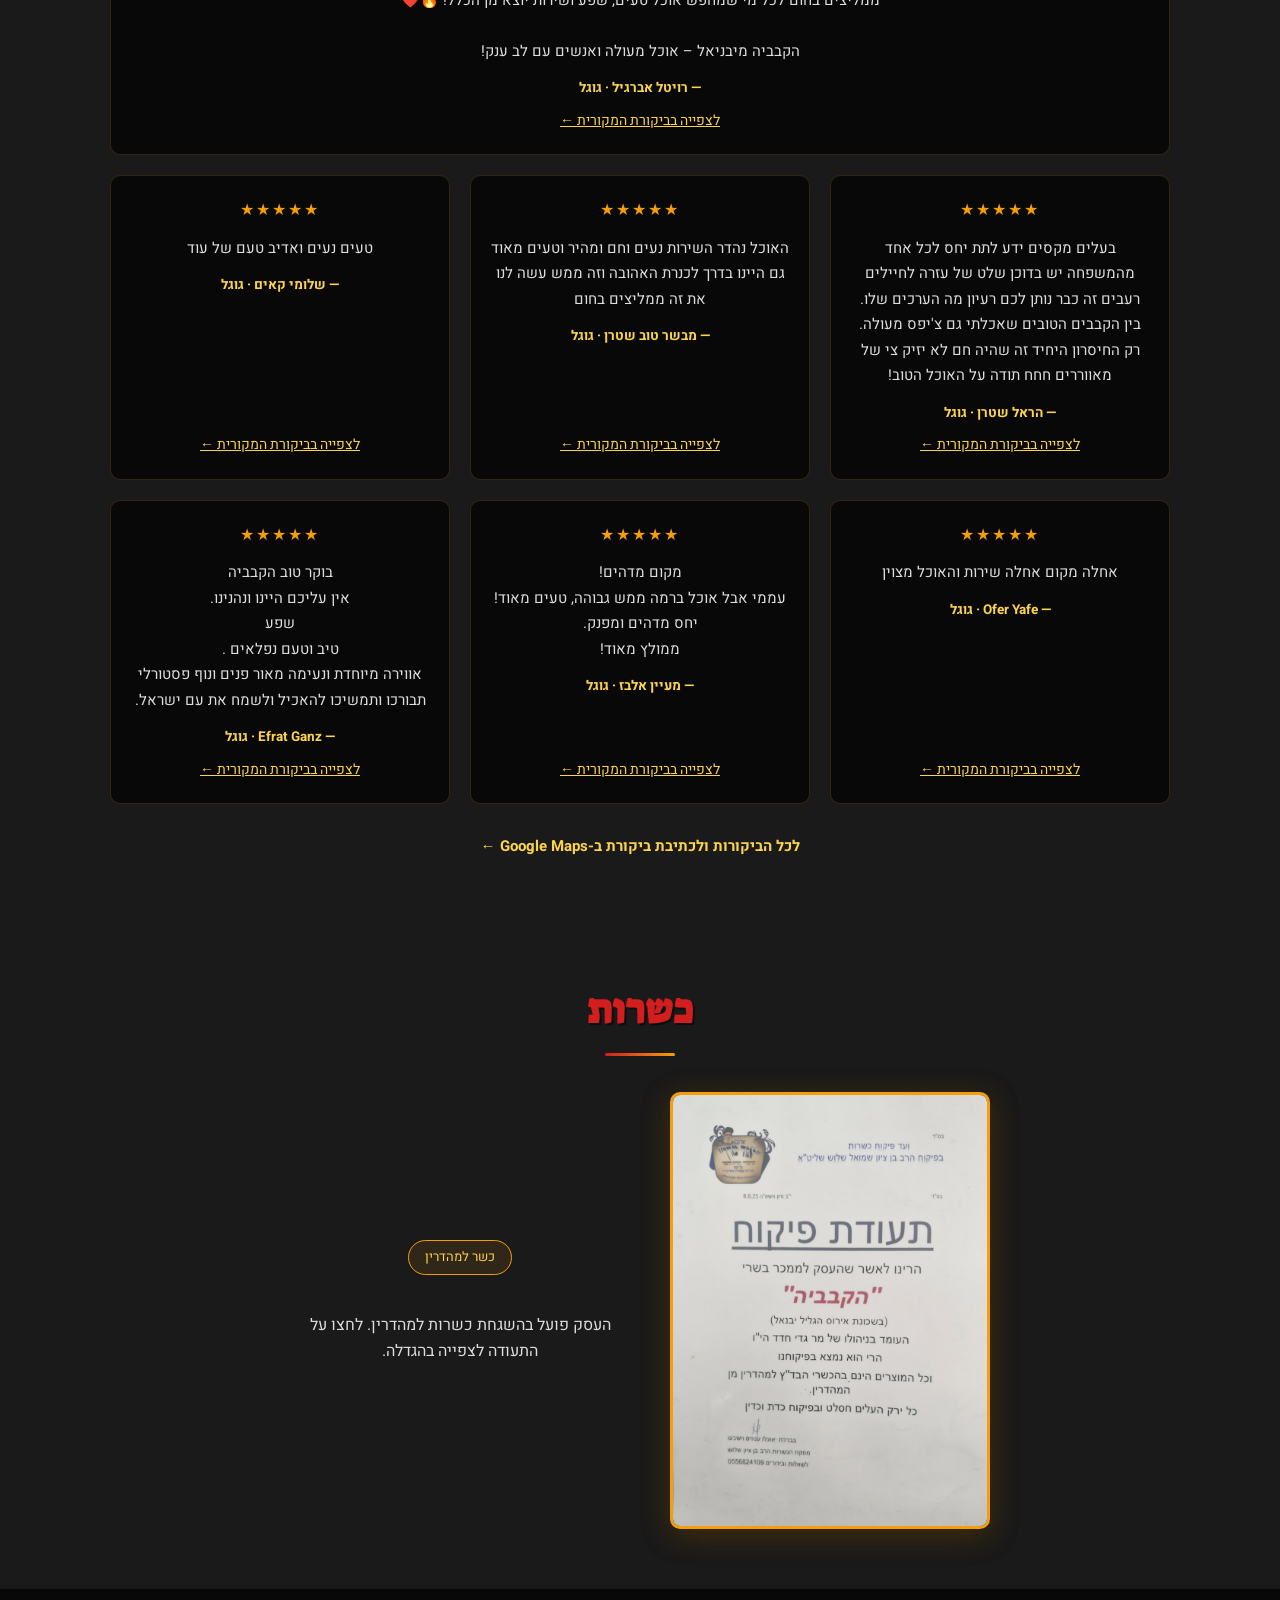
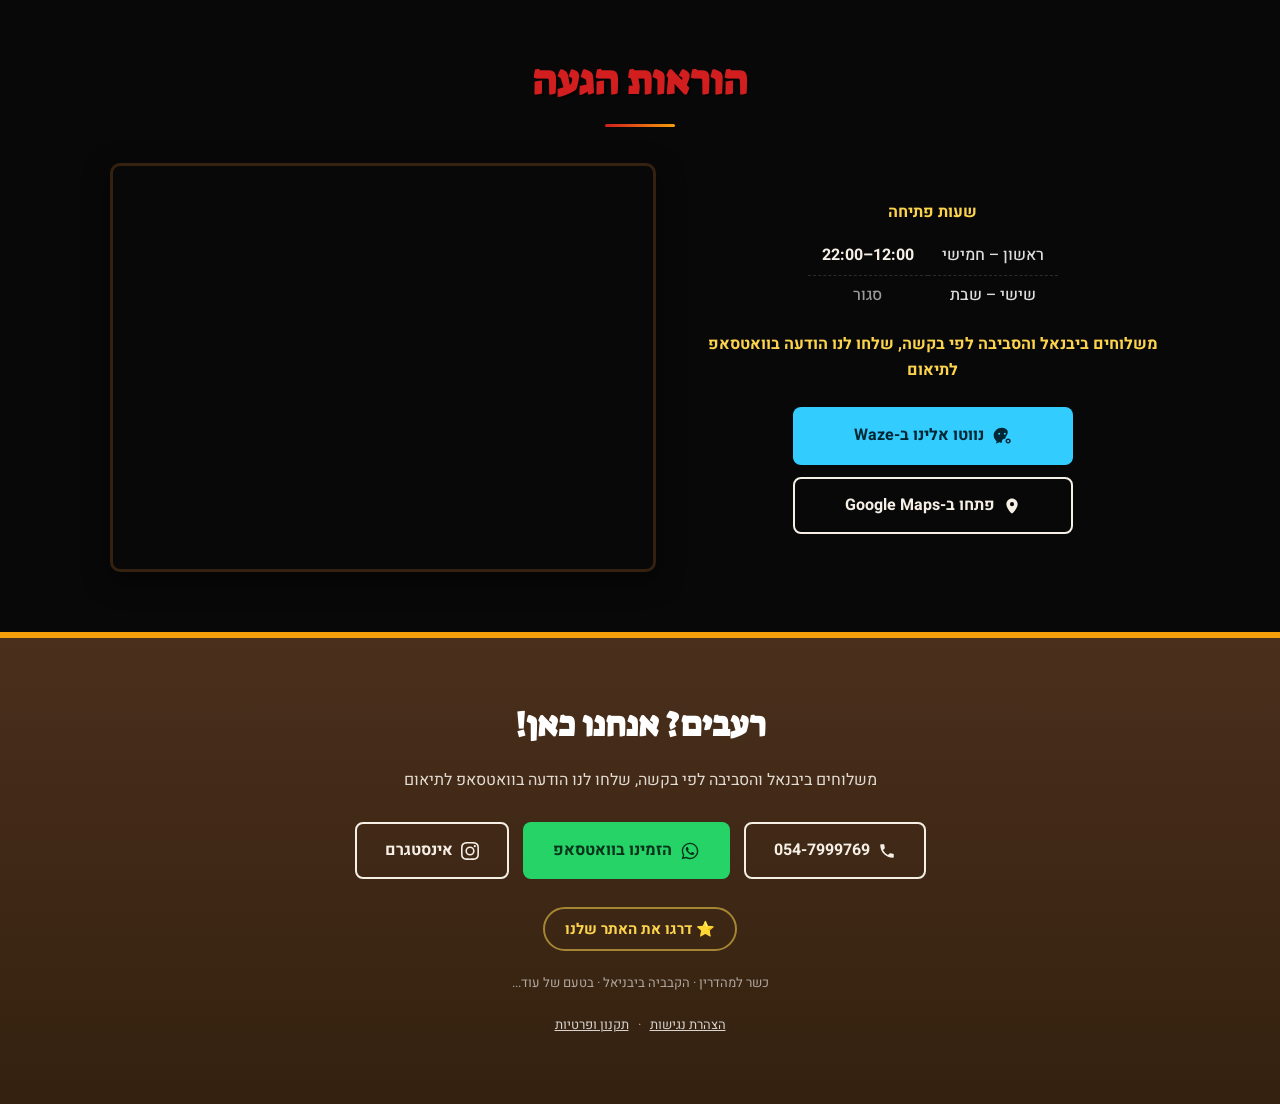
==== commit b9751237: "ביקורת מצילום מסך: התוכן נקרא רק מ-Gemini, הבעלים מוסיף רק קישור ומאשר Co-Authored-By: Claude Opus 5" ====
--- a/index.html
+++ b/index.html
@@ -3,7 +3,7 @@
 <head>
 <meta charset="UTF-8">
 <meta name="viewport" content="width=device-width, initial-scale=1.0">
-<script src="config.js?v=20261126c"></script>
+<script src="config.js?v=20261126d"></script>
 <script>(function(){var l=location,c=window.KABABIA_CONFIG||{};var all=!!c.gateAll;if(all||/(^|[?&])edit(=|&|$)/.test(l.search)||l.hash==='#edit'){var h=document.documentElement;h.className+=' ed-gate';if(!all)setTimeout(function(){h.className=h.className.replace(' ed-gate','')},20000);}})();</script>
 <style>html.ed-gate,html.ed-gate body{background:#000!important}html.ed-gate body{visibility:hidden}html.ed-gate .ed-overlay{visibility:visible}</style>
 <title>הקבביה ביבניאל | בטעם של עוד...</title>
@@ -11,7 +11,7 @@
 <link rel="preconnect" href="https://fonts.googleapis.com">
 <link rel="preconnect" href="https://fonts.gstatic.com" crossorigin>
 <link href="https://fonts.googleapis.com/css2?family=Suez+One&family=Heebo:wght@400;500;700;900&display=swap" rel="stylesheet">
-<link rel="stylesheet" href="style.css?v=20261126c">
+<link rel="stylesheet" href="style.css?v=20261126d">
 </head>
 <body>
 
@@ -497,11 +497,11 @@
   </a>
 </nav>
 
-<script src="data.js?v=20261126c"></script>
-<script src="menu.js?v=20261126c"></script>
-<script src="hours.js?v=20261126c"></script>
-<script src="feedback.js?v=20261126c"></script>
-<script src="track.js?v=20261126c"></script>
+<script src="data.js?v=20261126d"></script>
+<script src="menu.js?v=20261126d"></script>
+<script src="hours.js?v=20261126d"></script>
+<script src="feedback.js?v=20261126d"></script>
+<script src="track.js?v=20261126d"></script>
 
 <script>
 /* סרטונים: לופ מושתק תמיד; שמע מופעל רק בלחיצה על הכפתור,
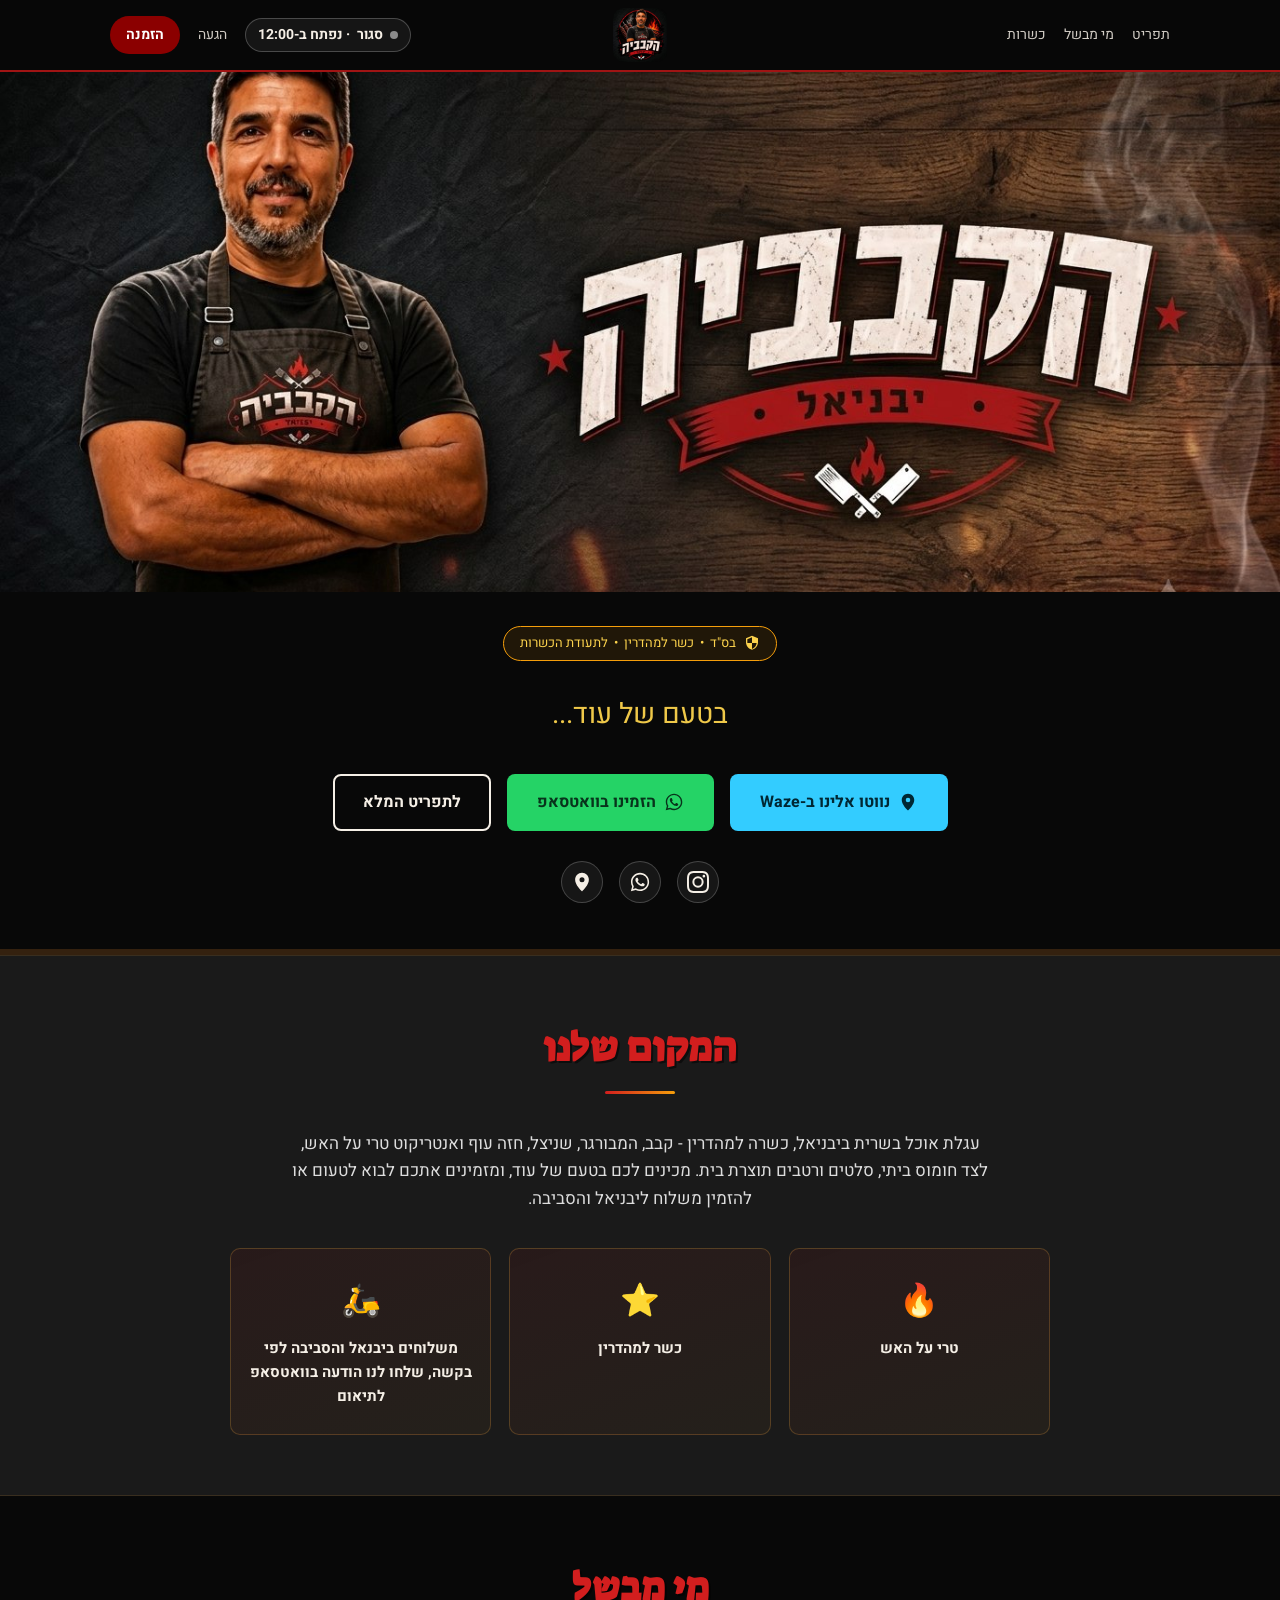
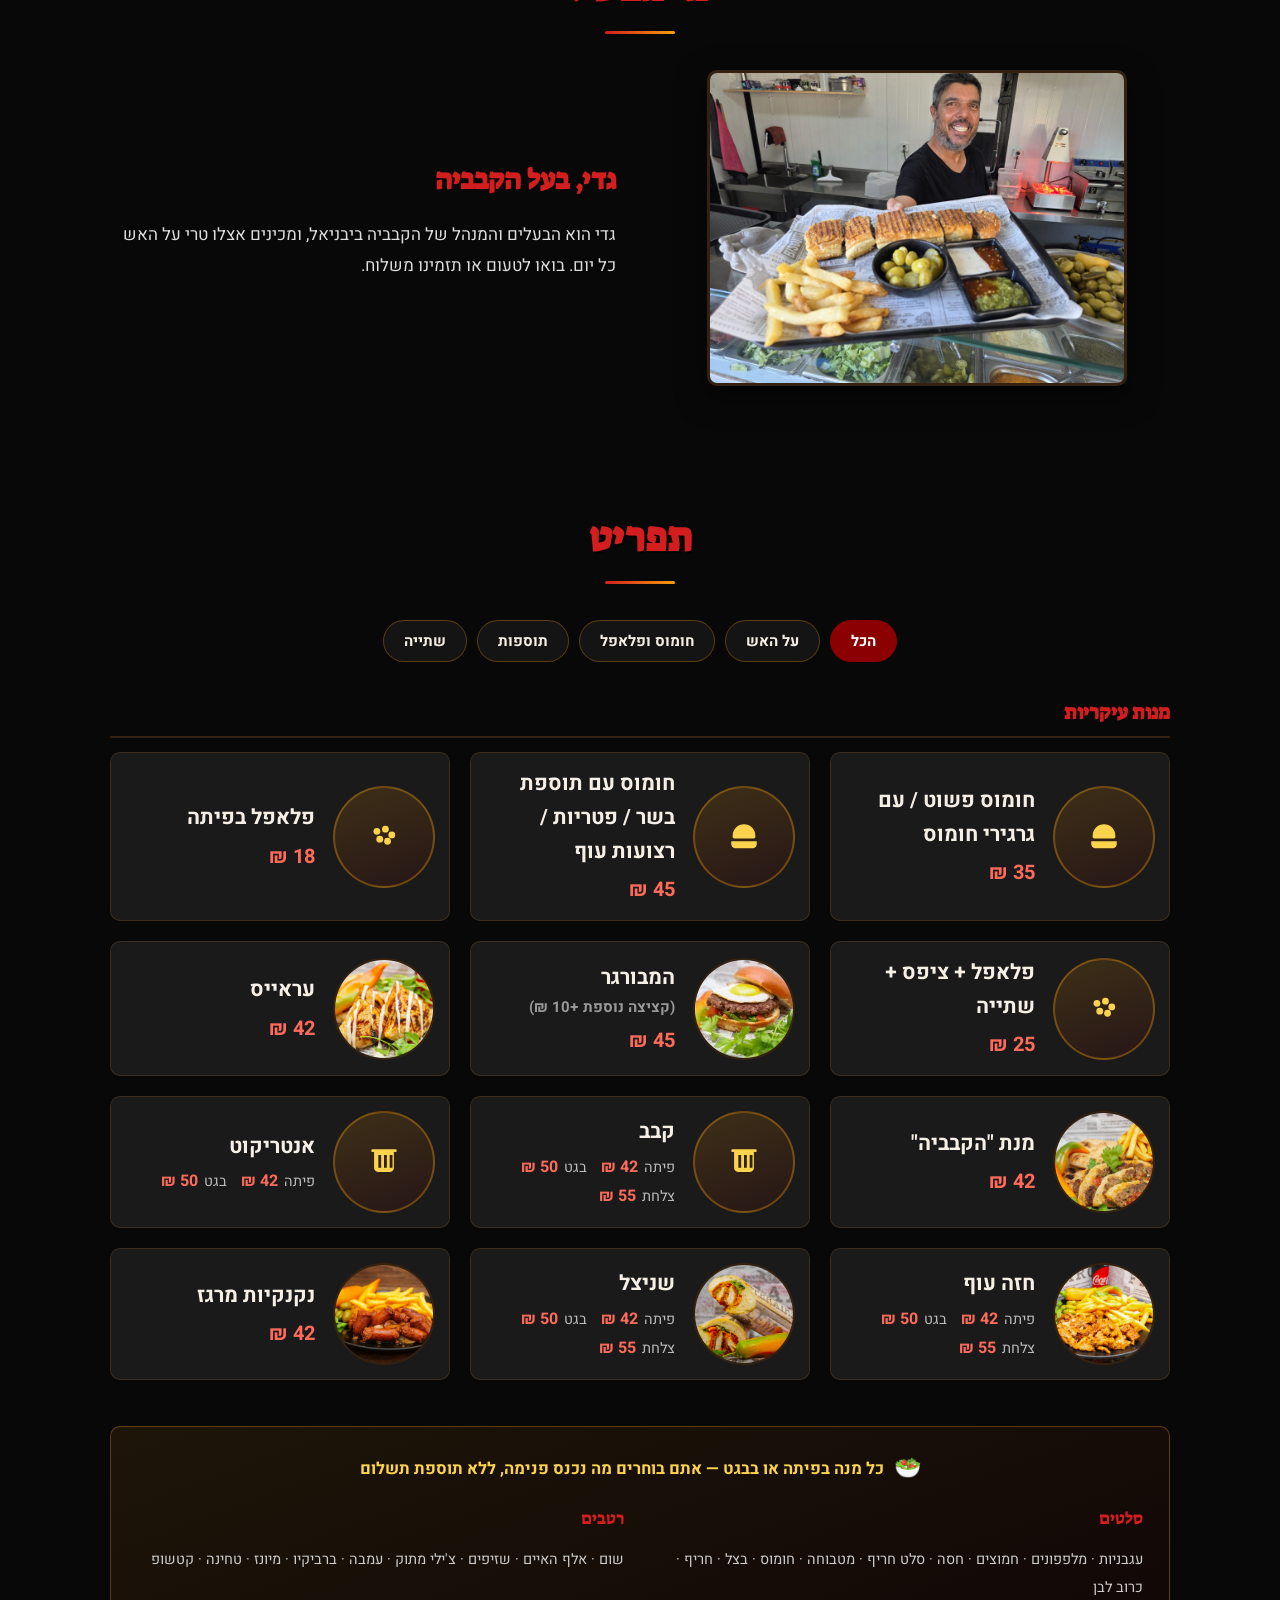
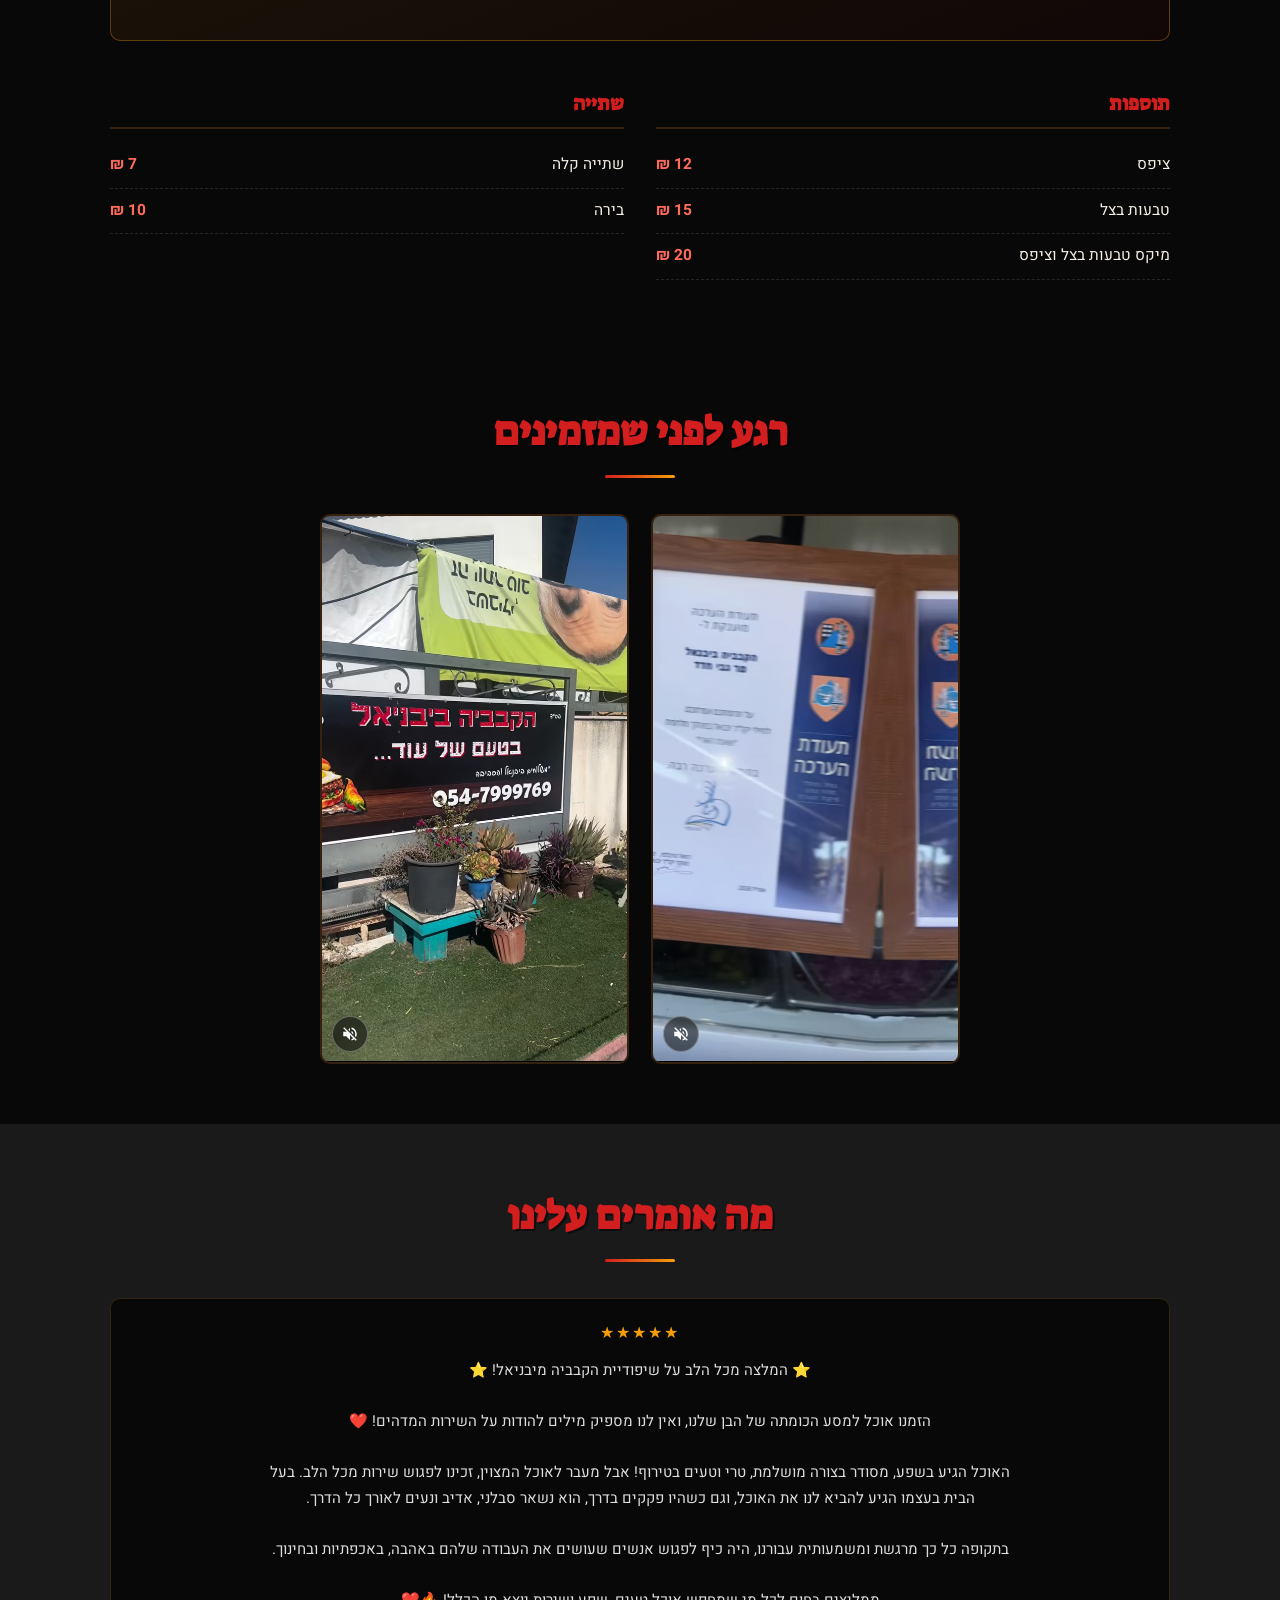
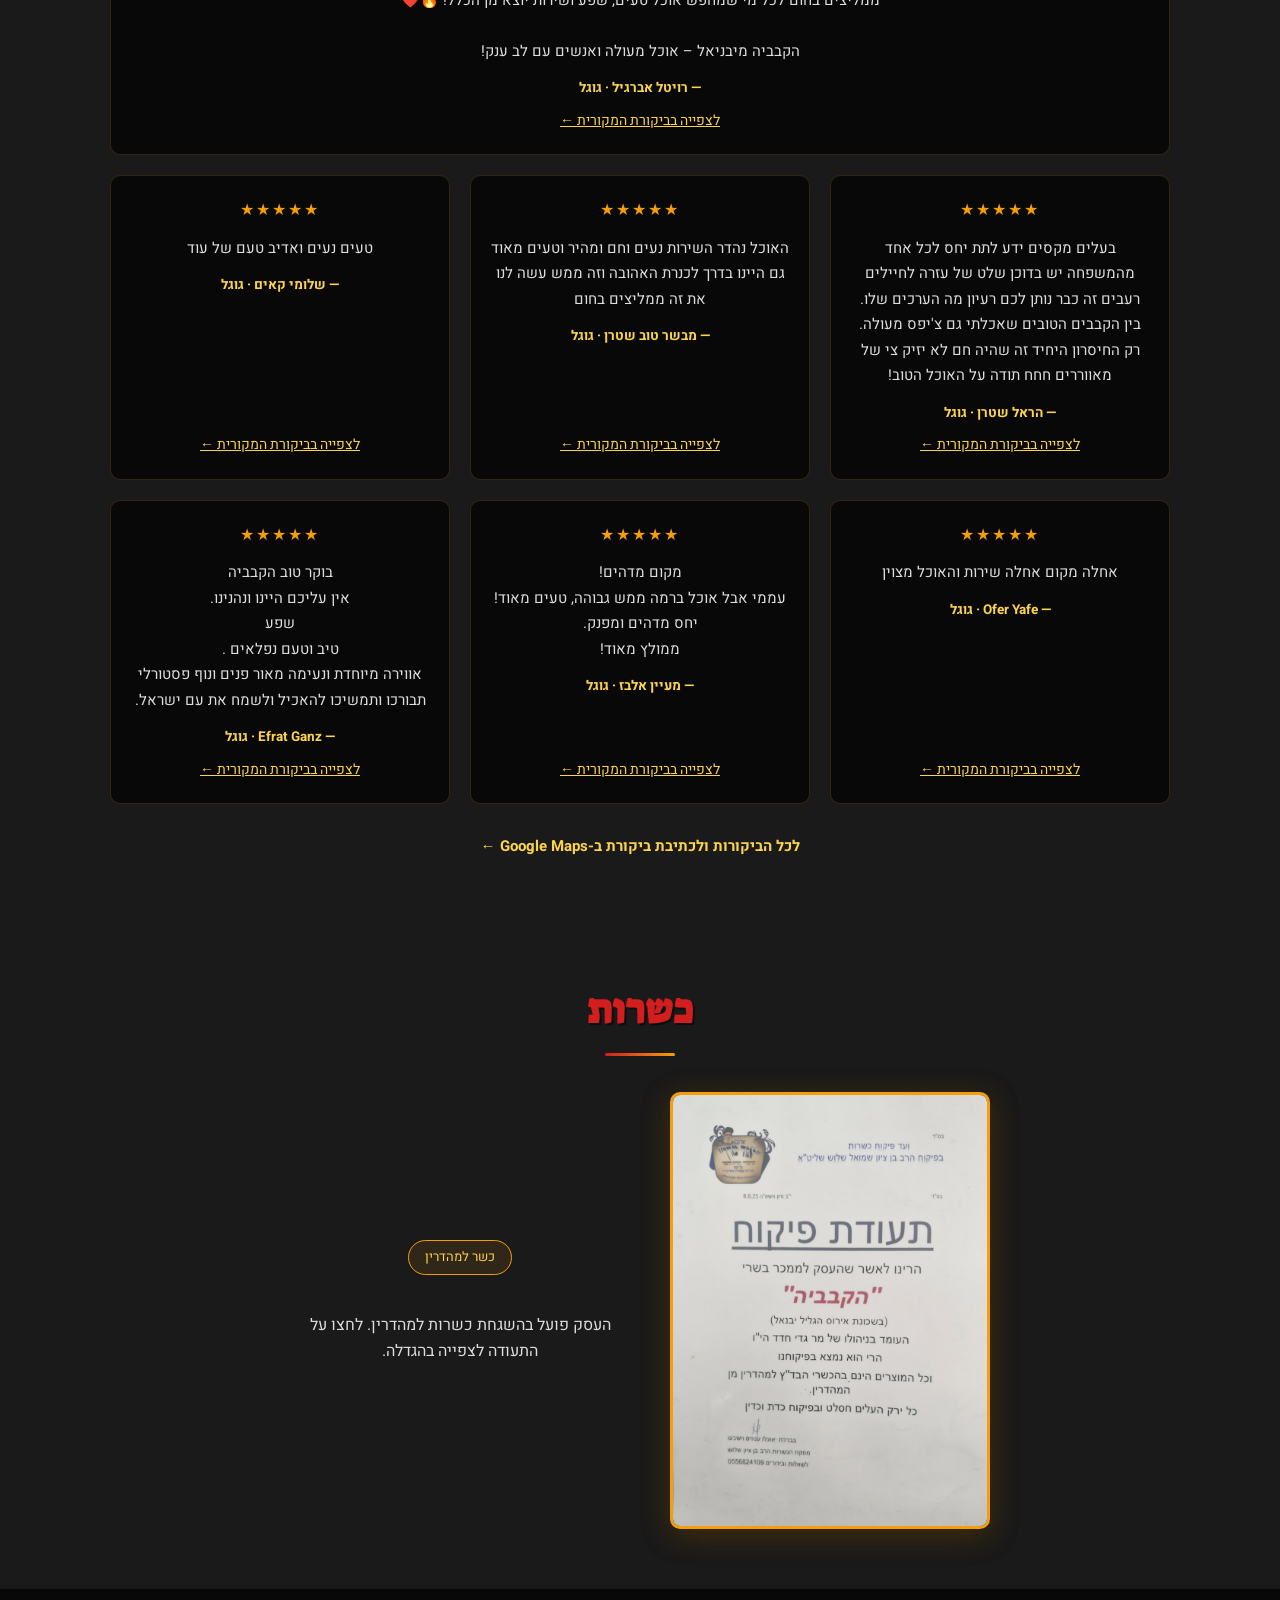
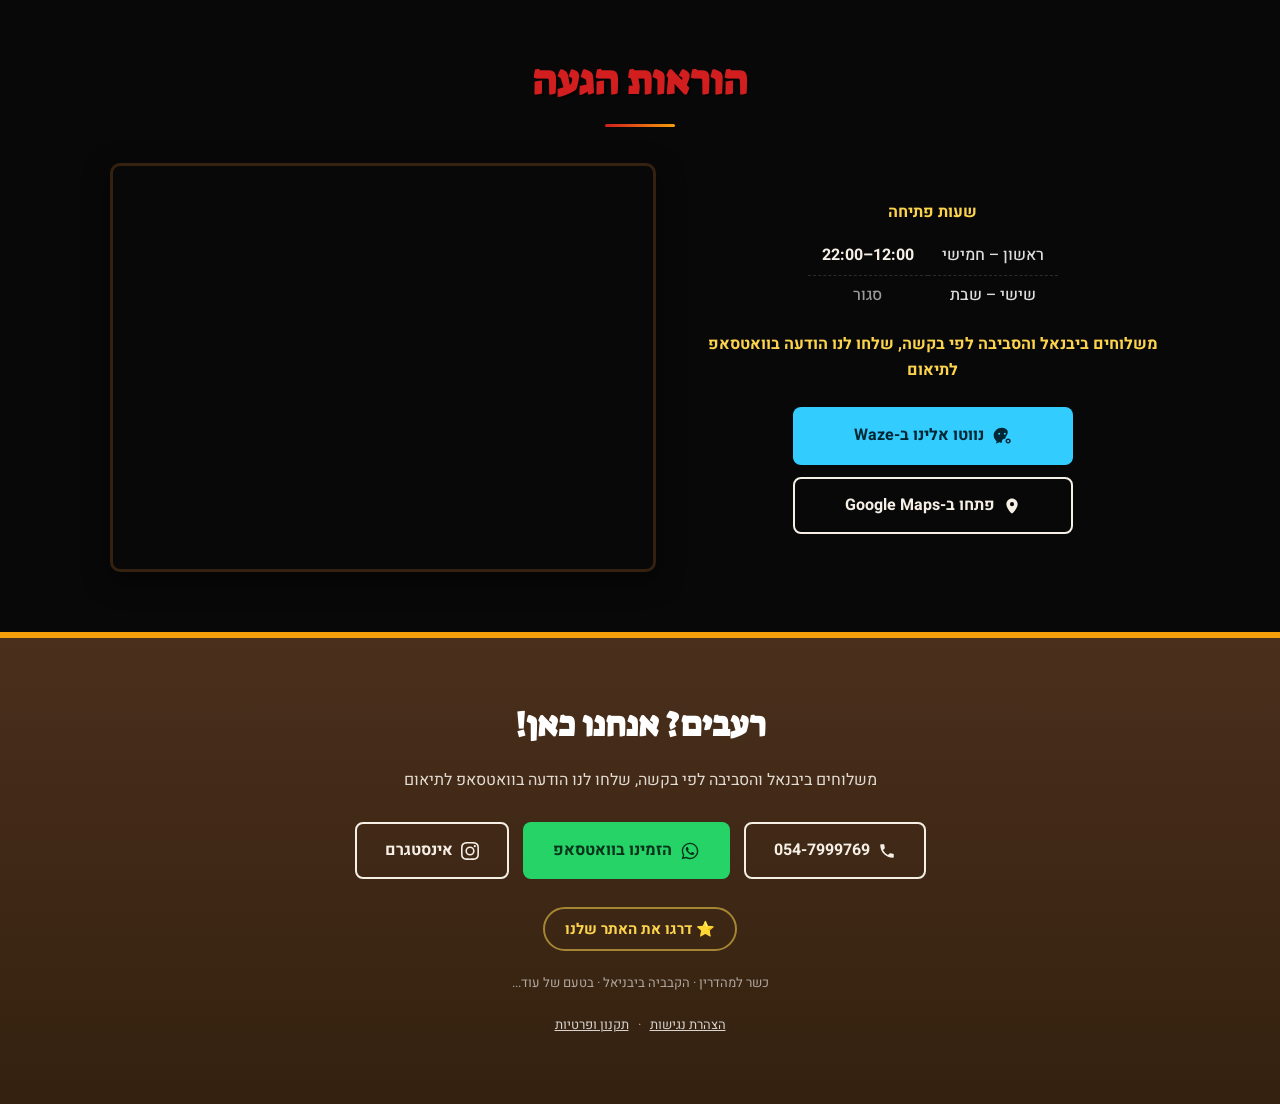
==== commit ba75ff8c: "read-review: הגבלת זמן, מעבר למודל גיבוי כש-Gemini עמוס, בלי מצב חשיבה (מהיר יותר) Co-Authored-By: C" ====
--- a/index.html
+++ b/index.html
@@ -3,7 +3,7 @@
 <head>
 <meta charset="UTF-8">
 <meta name="viewport" content="width=device-width, initial-scale=1.0">
-<script src="config.js?v=20261126d"></script>
+<script src="config.js?v=20261126e"></script>
 <script>(function(){var l=location,c=window.KABABIA_CONFIG||{};var all=!!c.gateAll;if(all||/(^|[?&])edit(=|&|$)/.test(l.search)||l.hash==='#edit'){var h=document.documentElement;h.className+=' ed-gate';if(!all)setTimeout(function(){h.className=h.className.replace(' ed-gate','')},20000);}})();</script>
 <style>html.ed-gate,html.ed-gate body{background:#000!important}html.ed-gate body{visibility:hidden}html.ed-gate .ed-overlay{visibility:visible}</style>
 <title>הקבביה ביבניאל | בטעם של עוד...</title>
@@ -11,7 +11,7 @@
 <link rel="preconnect" href="https://fonts.googleapis.com">
 <link rel="preconnect" href="https://fonts.gstatic.com" crossorigin>
 <link href="https://fonts.googleapis.com/css2?family=Suez+One&family=Heebo:wght@400;500;700;900&display=swap" rel="stylesheet">
-<link rel="stylesheet" href="style.css?v=20261126d">
+<link rel="stylesheet" href="style.css?v=20261126e">
 </head>
 <body>
 
@@ -497,11 +497,11 @@
   </a>
 </nav>
 
-<script src="data.js?v=20261126d"></script>
-<script src="menu.js?v=20261126d"></script>
-<script src="hours.js?v=20261126d"></script>
-<script src="feedback.js?v=20261126d"></script>
-<script src="track.js?v=20261126d"></script>
+<script src="data.js?v=20261126e"></script>
+<script src="menu.js?v=20261126e"></script>
+<script src="hours.js?v=20261126e"></script>
+<script src="feedback.js?v=20261126e"></script>
+<script src="track.js?v=20261126e"></script>
 
 <script>
 /* סרטונים: לופ מושתק תמיד; שמע מופעל רק בלחיצה על הכפתור,
